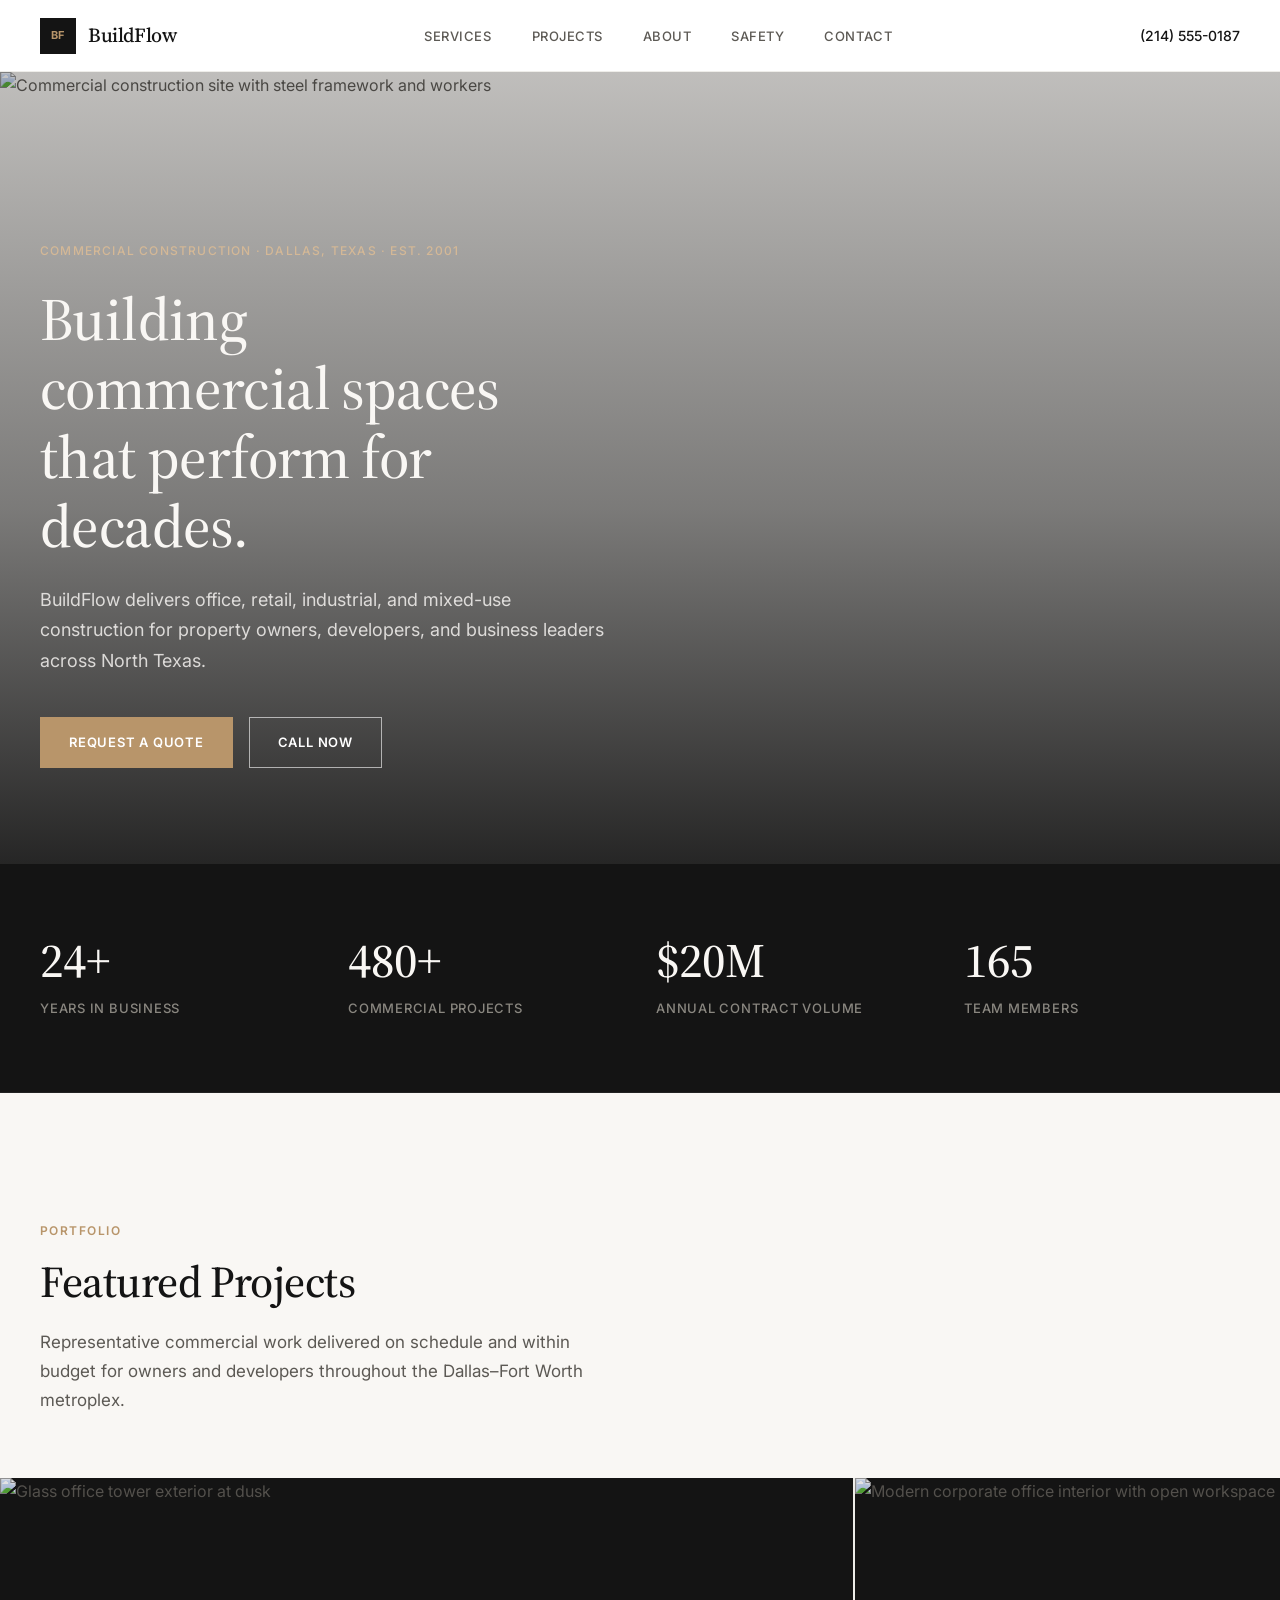
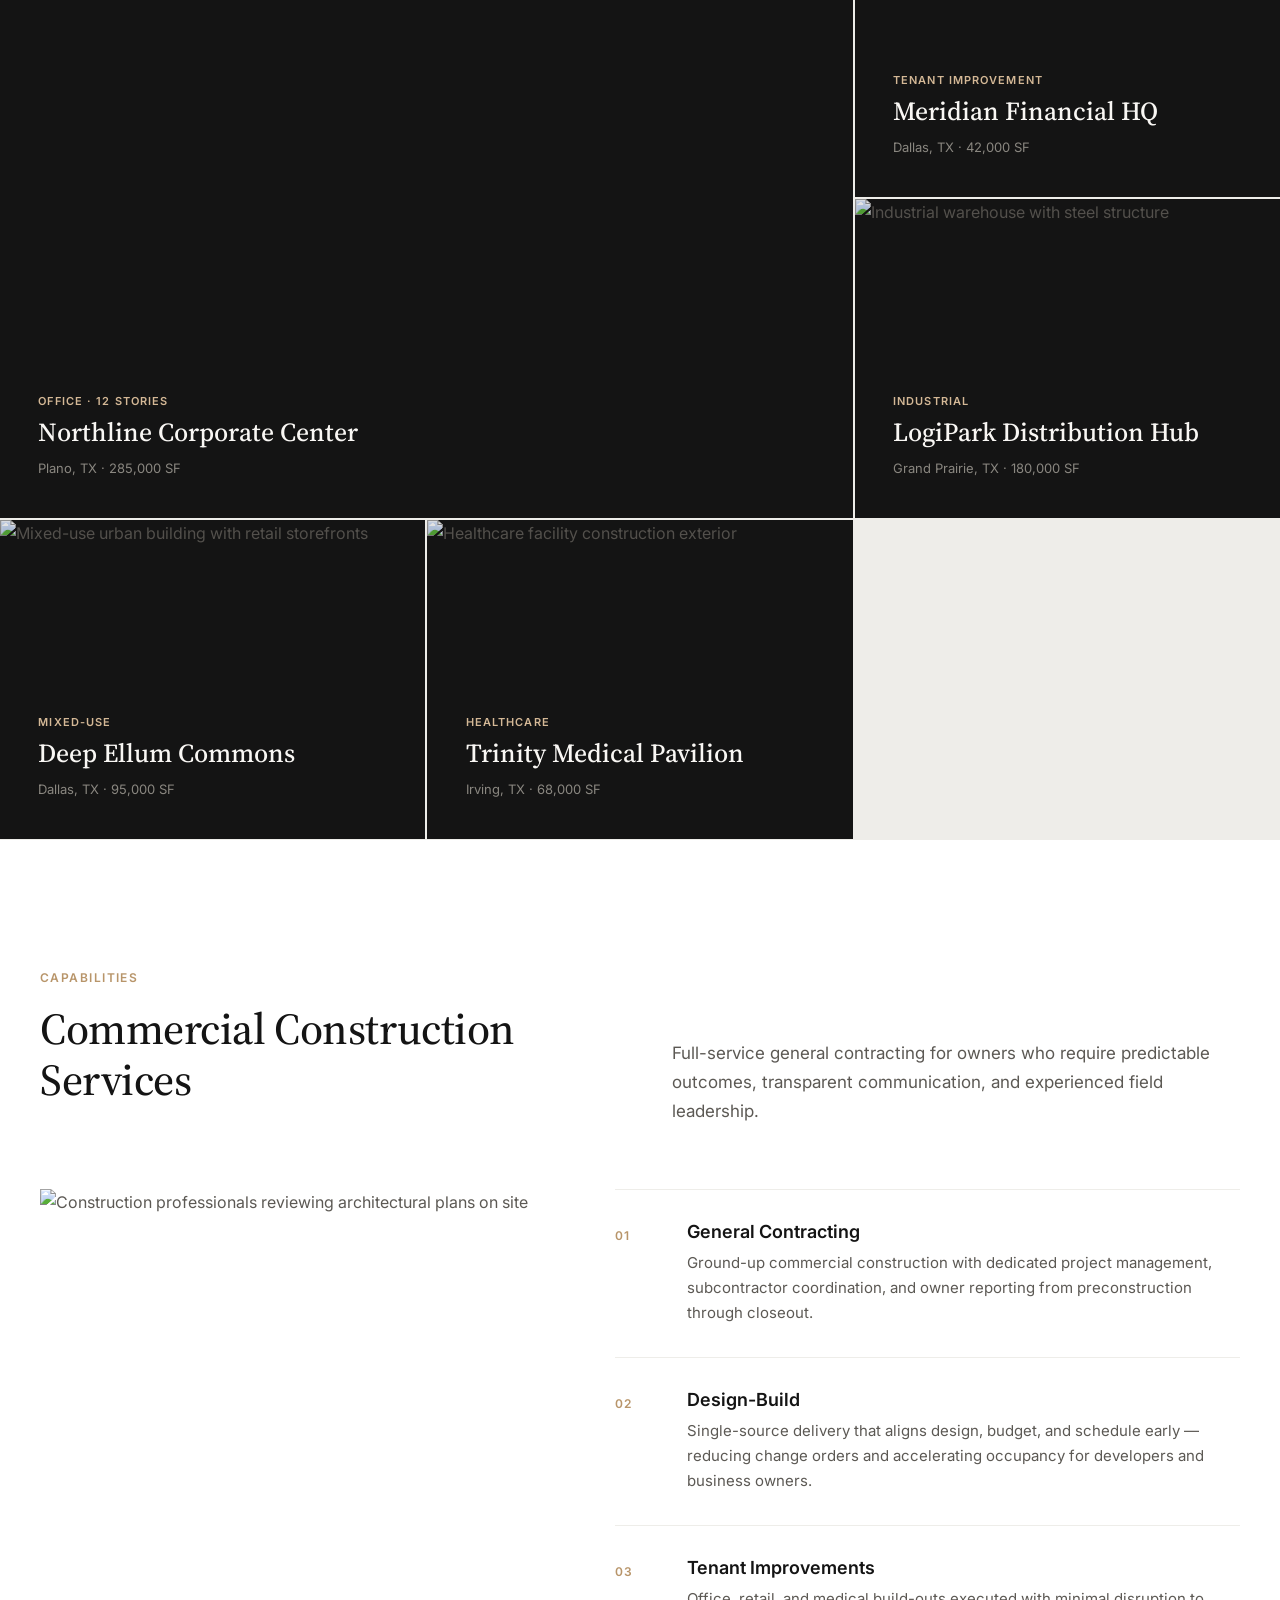
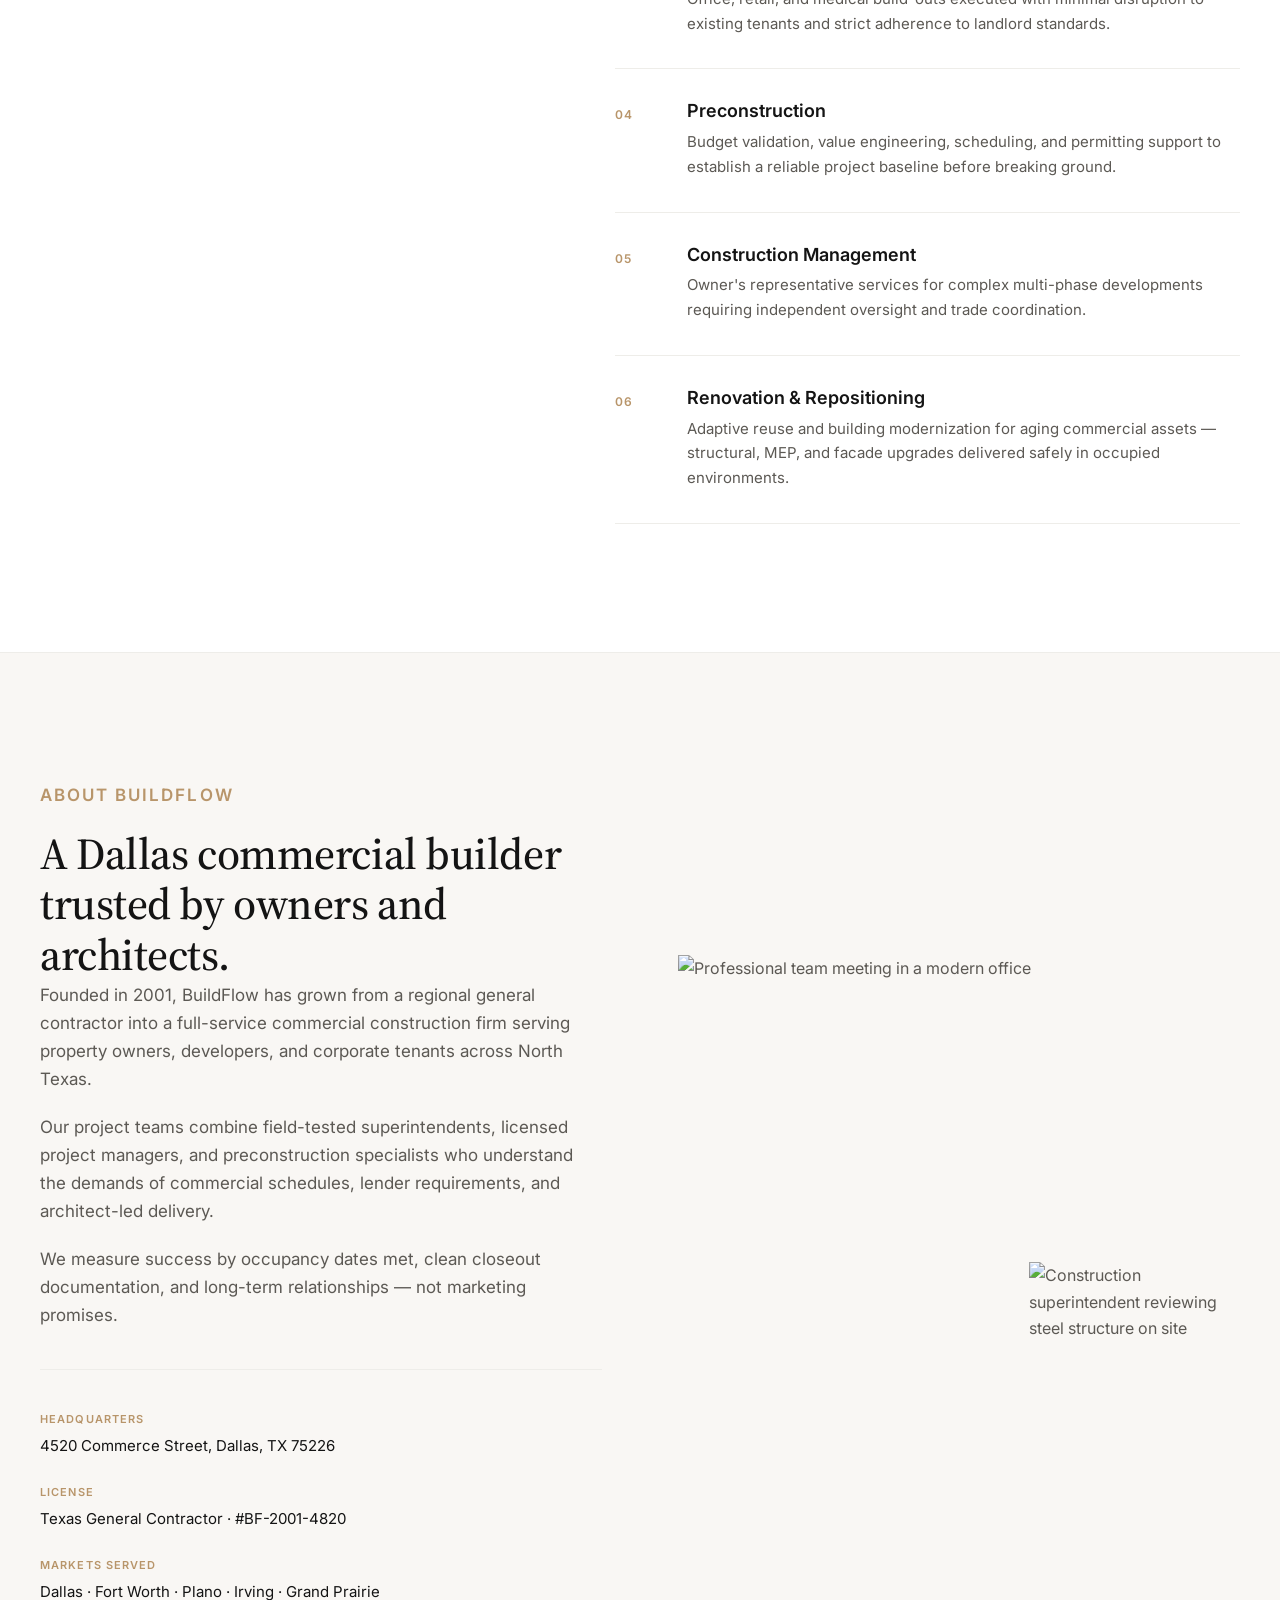
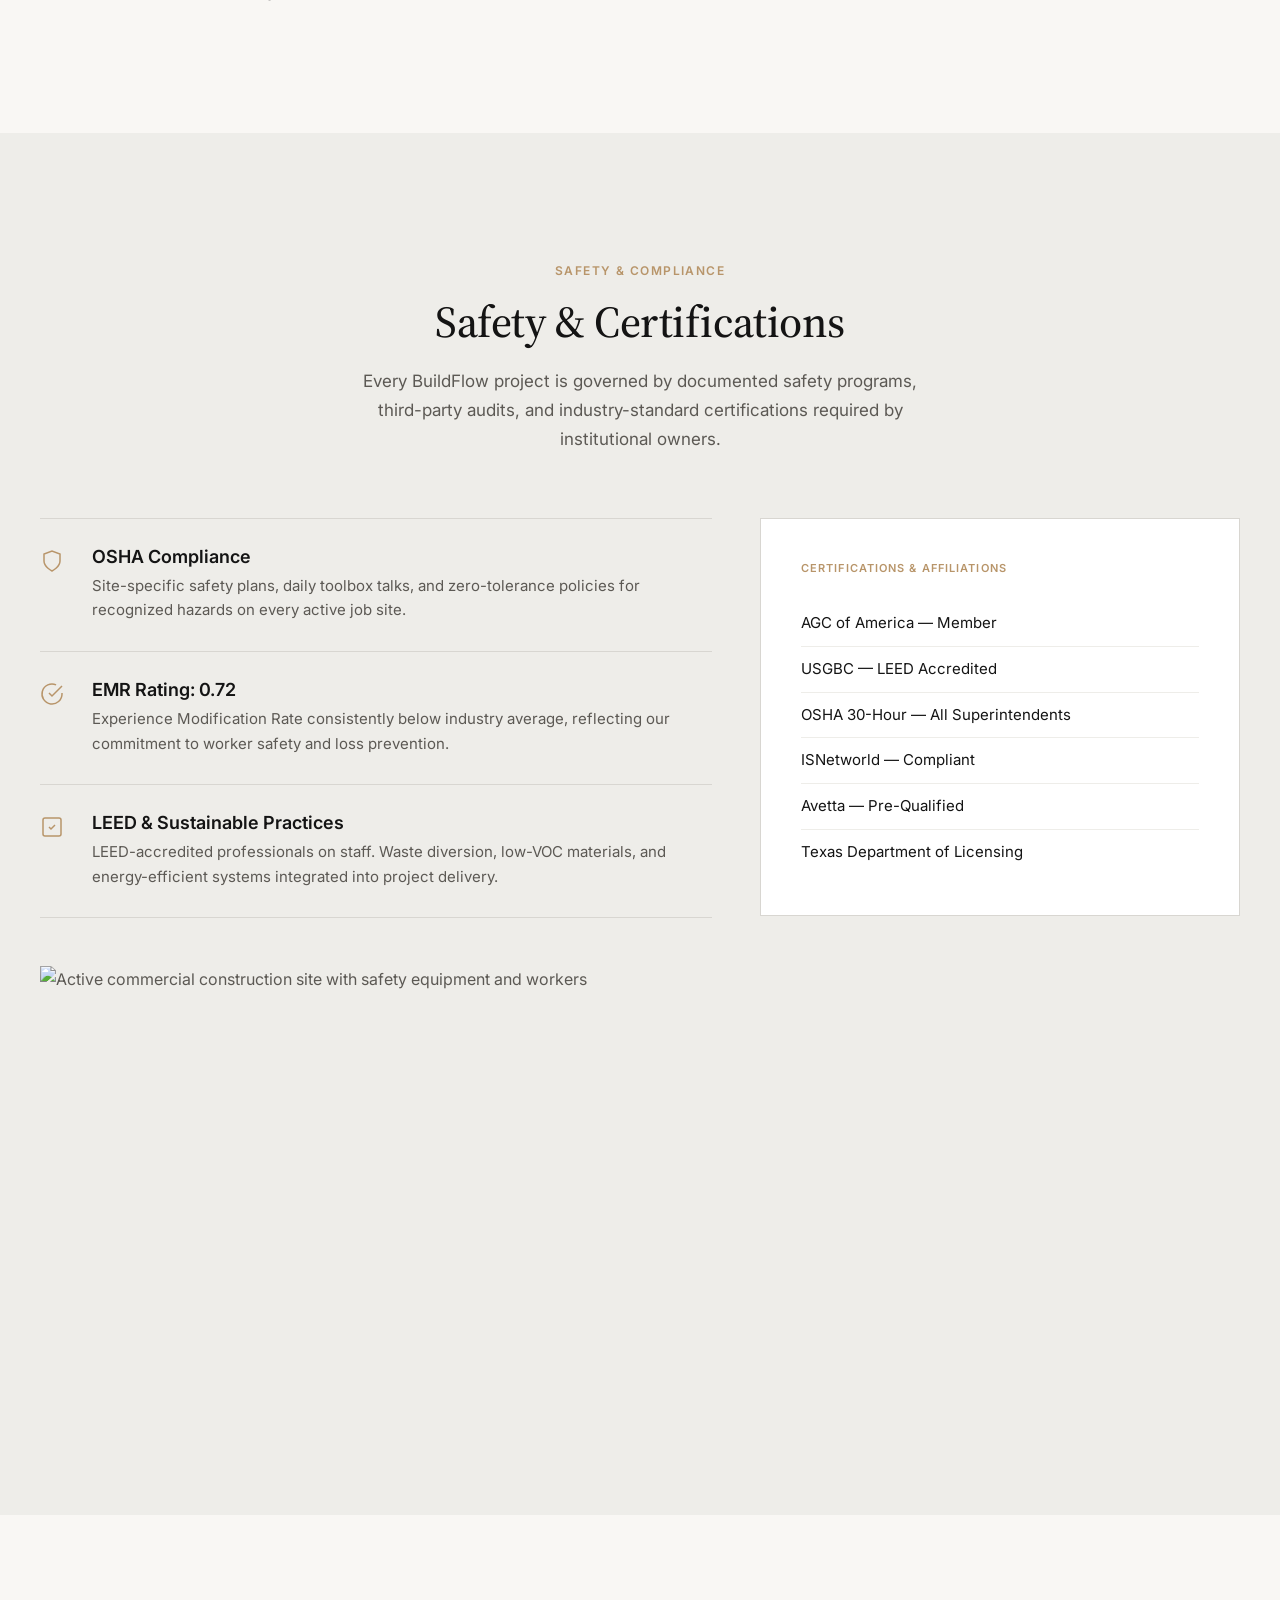
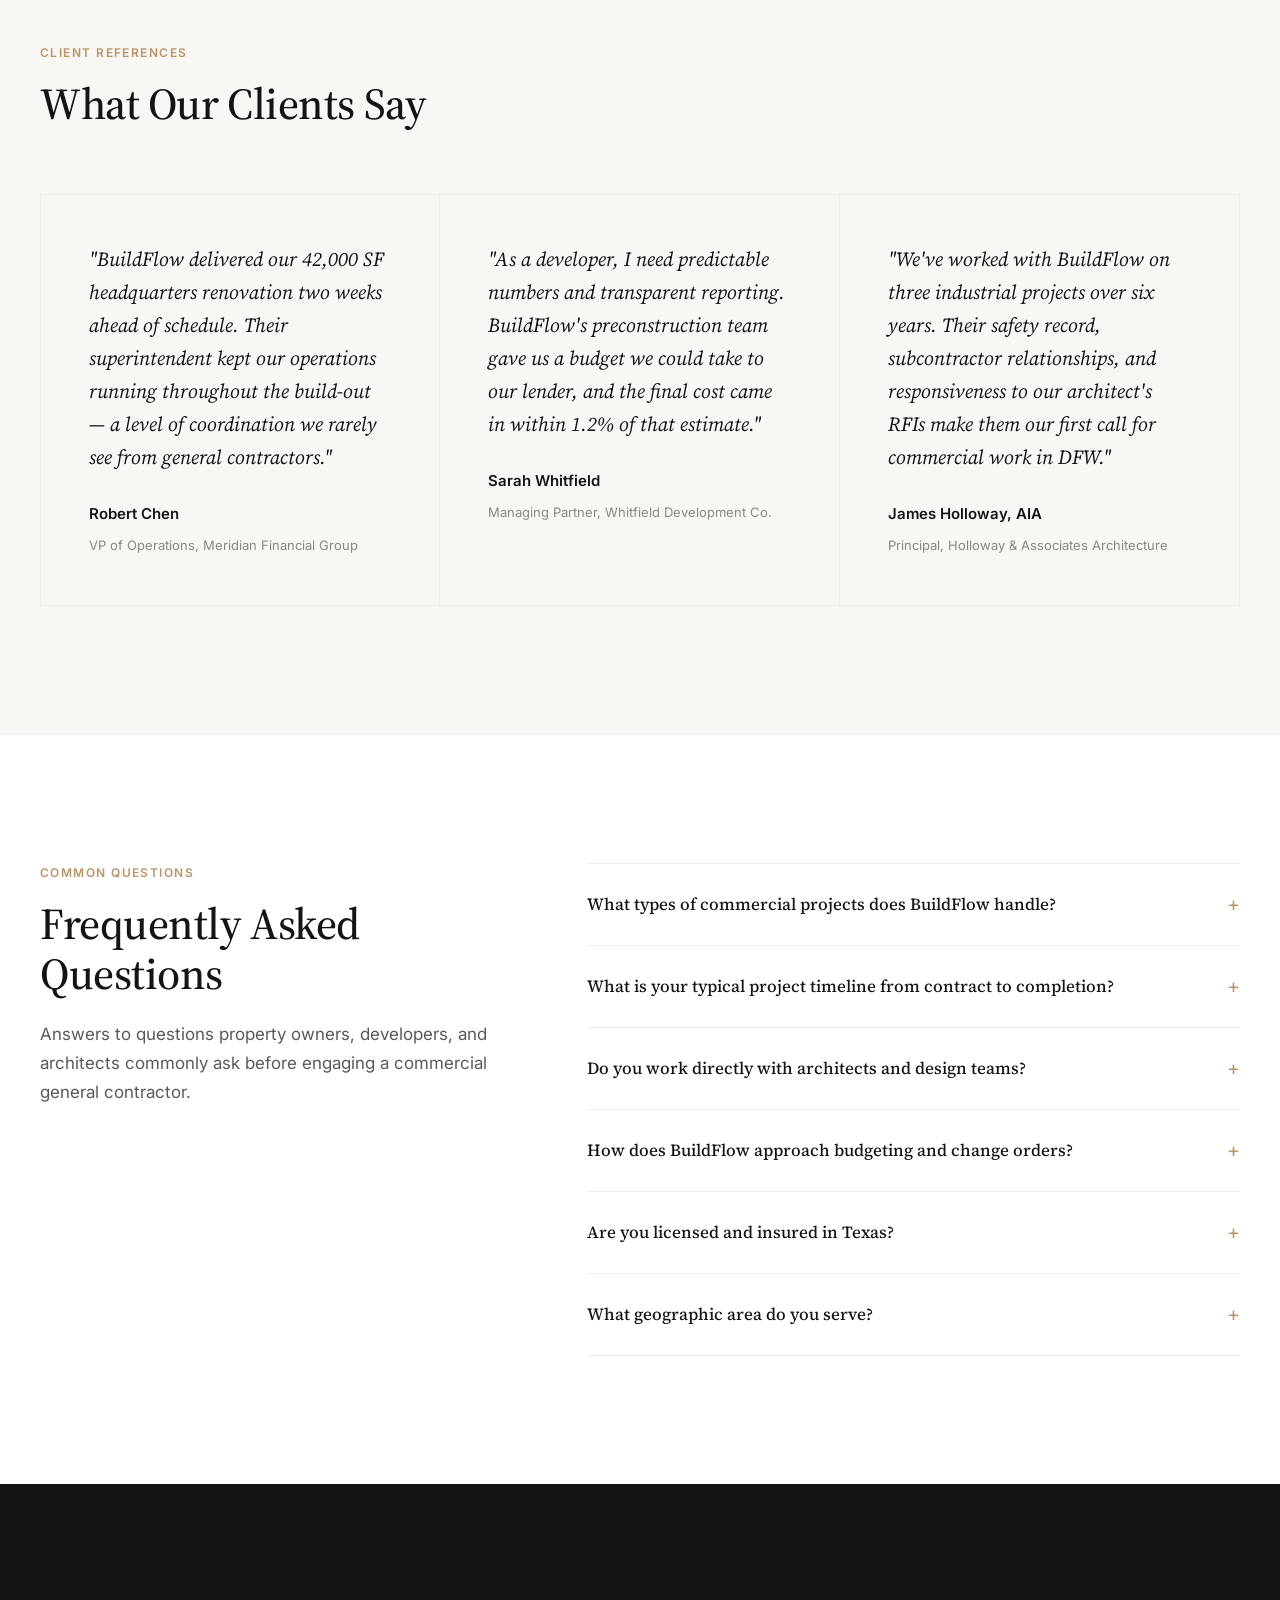
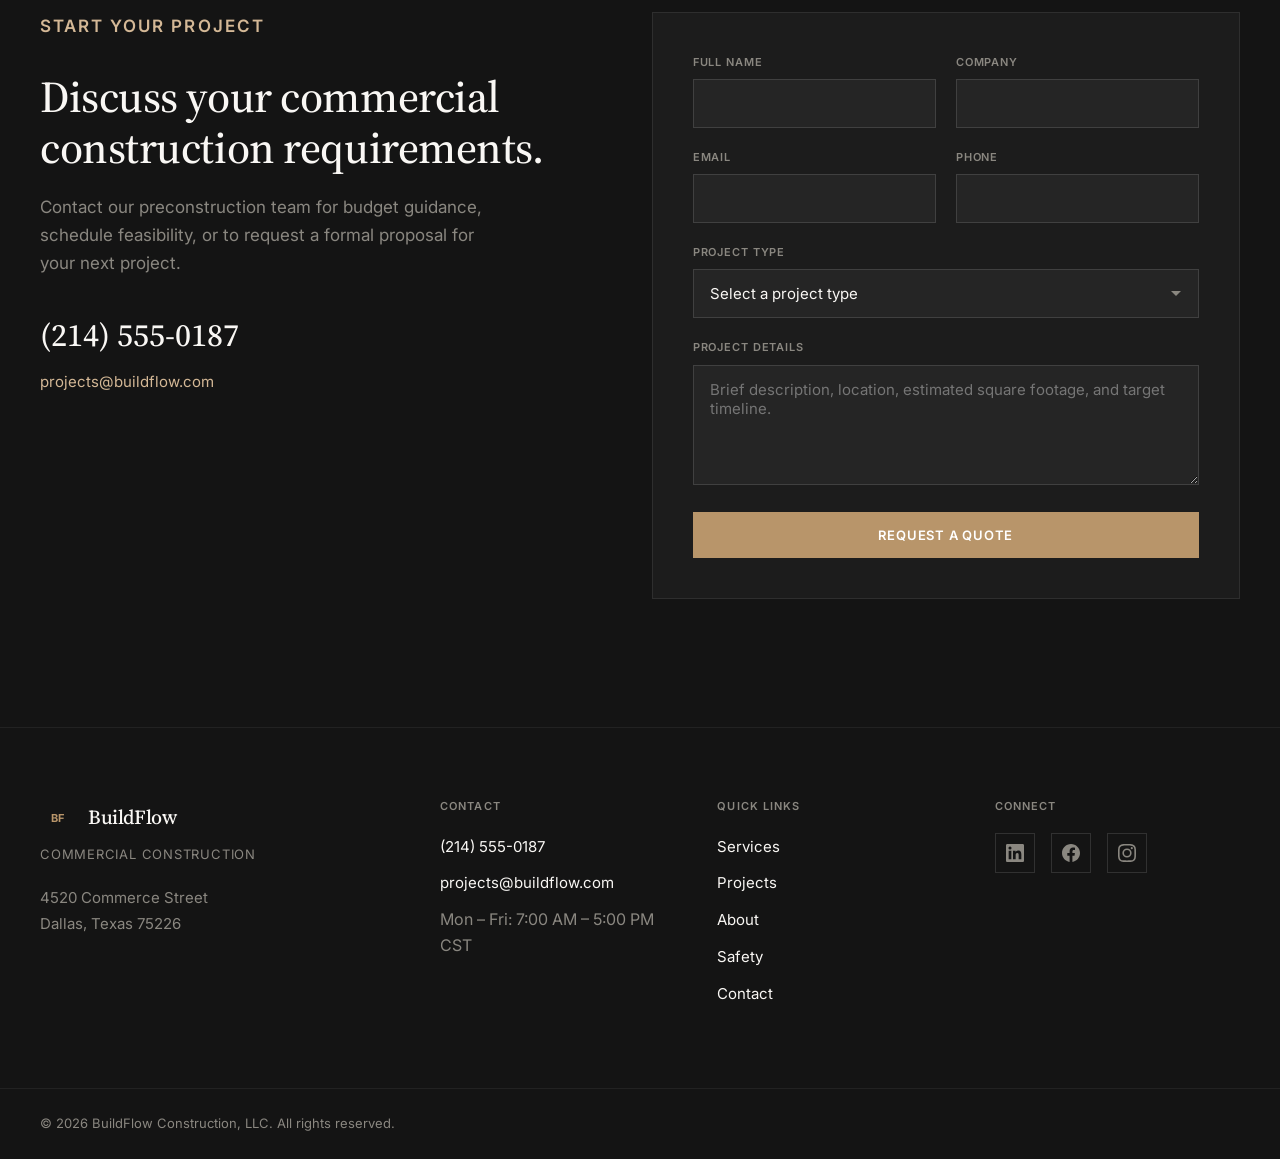
==== index.html @ accc8c51 "v1" ====
<!DOCTYPE html>
<html lang="en">
<head>
  <meta charset="UTF-8">
  <meta name="viewport" content="width=device-width, initial-scale=1.0">
  <meta name="description" content="BuildFlow — Commercial construction services in Dallas, Texas. General contracting, design-build, and tenant improvements for property owners and developers.">
  <title>BuildFlow | Commercial Construction — Dallas, Texas</title>
  <link rel="preconnect" href="https://fonts.googleapis.com">
  <link rel="preconnect" href="https://fonts.gstatic.com" crossorigin>
  <link href="https://fonts.googleapis.com/css2?family=Inter:wght@400;500;600&family=Source+Serif+4:opsz,wght@8..60,400;8..60,500;8..60,600&display=swap" rel="stylesheet">
  <link rel="stylesheet" href="css/styles.css">
</head>
<body>

  <!-- Header -->
  <header class="site-header" id="top">
    <div class="container header-inner">
      <a href="#top" class="logo" aria-label="BuildFlow home">
        <span class="logo-mark">BF</span>
        <span class="logo-text">BuildFlow</span>
      </a>
      <nav class="main-nav" aria-label="Primary navigation">
        <ul class="nav-list">
          <li><a href="#services">Services</a></li>
          <li><a href="#projects">Projects</a></li>
          <li><a href="#about">About</a></li>
          <li><a href="#safety">Safety</a></li>
          <li><a href="#contact">Contact</a></li>
        </ul>
      </nav>
      <a href="tel:+12145550187" class="header-phone">(214) 555-0187</a>
      <button class="menu-toggle" aria-label="Open menu" aria-expanded="false" aria-controls="mobile-menu">
        <span></span>
        <span></span>
      </button>
    </div>
    <div class="mobile-menu" id="mobile-menu" hidden>
      <nav aria-label="Mobile navigation">
        <ul>
          <li><a href="#services">Services</a></li>
          <li><a href="#projects">Projects</a></li>
          <li><a href="#about">About</a></li>
          <li><a href="#safety">Safety</a></li>
          <li><a href="#contact">Contact</a></li>
        </ul>
        <a href="tel:+12145550187" class="mobile-phone">(214) 555-0187</a>
      </nav>
    </div>
  </header>

  <main>

    <!-- Hero -->
    <section class="hero" aria-label="Introduction">
      <div class="hero-media">
        <img
          src="https://images.unsplash.com/photo-1504307651254-35680f356dfd?w=1920&q=80"
          alt="Commercial construction site with steel framework and workers"
          width="1920"
          height="1080"
          fetchpriority="high"
        >
      </div>
      <div class="hero-overlay"></div>
      <div class="container hero-content">
        <p class="hero-eyebrow">Commercial Construction · Dallas, Texas · Est. 2001</p>
        <h1>Building commercial spaces that perform for decades.</h1>
        <p class="hero-lead">BuildFlow delivers office, retail, industrial, and mixed-use construction for property owners, developers, and business leaders across North Texas.</p>
        <div class="hero-actions">
          <a href="#contact" class="btn btn-primary">Request a Quote</a>
          <a href="tel:+12145550187" class="btn btn-secondary">Call Now</a>
        </div>
      </div>
    </section>

    <!-- Company Statistics -->
    <section class="stats" aria-label="Company statistics">
      <div class="container">
        <ul class="stats-grid">
          <li>
            <span class="stat-value">24+</span>
            <span class="stat-label">Years in Business</span>
          </li>
          <li>
            <span class="stat-value">480+</span>
            <span class="stat-label">Commercial Projects</span>
          </li>
          <li>
            <span class="stat-value">$20M</span>
            <span class="stat-label">Annual Contract Volume</span>
          </li>
          <li>
            <span class="stat-value">165</span>
            <span class="stat-label">Team Members</span>
          </li>
        </ul>
      </div>
    </section>

    <!-- Featured Projects -->
    <section class="section projects" id="projects" aria-labelledby="projects-heading">
      <div class="container">
        <header class="section-header">
          <p class="section-eyebrow">Portfolio</p>
          <h2 id="projects-heading">Featured Projects</h2>
          <p class="section-desc">Representative commercial work delivered on schedule and within budget for owners and developers throughout the Dallas–Fort Worth metroplex.</p>
        </header>
      </div>
      <div class="projects-grid">
        <article class="project-card project-card--large">
          <a href="#contact" class="project-link">
            <img
              src="https://images.unsplash.com/photo-1486406146926-c627a92ad1ab?w=1200&q=80"
              alt="Glass office tower exterior at dusk"
              width="1200"
              height="800"
              loading="lazy"
            >
            <div class="project-info">
              <span class="project-type">Office · 12 Stories</span>
              <h3>Northline Corporate Center</h3>
              <span class="project-location">Plano, TX · 285,000 SF</span>
            </div>
          </a>
        </article>
        <article class="project-card">
          <a href="#contact" class="project-link">
            <img
              src="https://images.unsplash.com/photo-1497366216548-37526070297c?w=800&q=80"
              alt="Modern corporate office interior with open workspace"
              width="800"
              height="600"
              loading="lazy"
            >
            <div class="project-info">
              <span class="project-type">Tenant Improvement</span>
              <h3>Meridian Financial HQ</h3>
              <span class="project-location">Dallas, TX · 42,000 SF</span>
            </div>
          </a>
        </article>
        <article class="project-card">
          <a href="#contact" class="project-link">
            <img
              src="https://images.unsplash.com/photo-1581094794329-c8112a89af12?w=800&q=80"
              alt="Industrial warehouse with steel structure"
              width="800"
              height="600"
              loading="lazy"
            >
            <div class="project-info">
              <span class="project-type">Industrial</span>
              <h3>LogiPark Distribution Hub</h3>
              <span class="project-location">Grand Prairie, TX · 180,000 SF</span>
            </div>
          </a>
        </article>
        <article class="project-card">
          <a href="#contact" class="project-link">
            <img
              src="https://images.unsplash.com/photo-1449824913935-59a10b8d2000?w=800&q=80"
              alt="Mixed-use urban building with retail storefronts"
              width="800"
              height="600"
              loading="lazy"
            >
            <div class="project-info">
              <span class="project-type">Mixed-Use</span>
              <h3>Deep Ellum Commons</h3>
              <span class="project-location">Dallas, TX · 95,000 SF</span>
            </div>
          </a>
        </article>
        <article class="project-card">
          <a href="#contact" class="project-link">
            <img
              src="https://images.unsplash.com/photo-1545324418-cc1a3fa10c00?w=800&q=80"
              alt="Healthcare facility construction exterior"
              width="800"
              height="600"
              loading="lazy"
            >
            <div class="project-info">
              <span class="project-type">Healthcare</span>
              <h3>Trinity Medical Pavilion</h3>
              <span class="project-location">Irving, TX · 68,000 SF</span>
            </div>
          </a>
        </article>
      </div>
    </section>

    <!-- Services -->
    <section class="section services" id="services" aria-labelledby="services-heading">
      <div class="container">
        <header class="section-header section-header--split">
          <div>
            <p class="section-eyebrow">Capabilities</p>
            <h2 id="services-heading">Commercial Construction Services</h2>
          </div>
          <p class="section-desc">Full-service general contracting for owners who require predictable outcomes, transparent communication, and experienced field leadership.</p>
        </header>
        <div class="services-layout">
          <div class="services-image">
            <img
              src="https://images.unsplash.com/photo-1503387762-592deb58ef4e?w=900&q=80"
              alt="Construction professionals reviewing architectural plans on site"
              width="900"
              height="1100"
              loading="lazy"
            >
          </div>
          <ul class="services-list">
            <li class="service-item">
              <span class="service-num">01</span>
              <div>
                <h3>General Contracting</h3>
                <p>Ground-up commercial construction with dedicated project management, subcontractor coordination, and owner reporting from preconstruction through closeout.</p>
              </div>
            </li>
            <li class="service-item">
              <span class="service-num">02</span>
              <div>
                <h3>Design-Build</h3>
                <p>Single-source delivery that aligns design, budget, and schedule early — reducing change orders and accelerating occupancy for developers and business owners.</p>
              </div>
            </li>
            <li class="service-item">
              <span class="service-num">03</span>
              <div>
                <h3>Tenant Improvements</h3>
                <p>Office, retail, and medical build-outs executed with minimal disruption to existing tenants and strict adherence to landlord standards.</p>
              </div>
            </li>
            <li class="service-item">
              <span class="service-num">04</span>
              <div>
                <h3>Preconstruction</h3>
                <p>Budget validation, value engineering, scheduling, and permitting support to establish a reliable project baseline before breaking ground.</p>
              </div>
            </li>
            <li class="service-item">
              <span class="service-num">05</span>
              <div>
                <h3>Construction Management</h3>
                <p>Owner's representative services for complex multi-phase developments requiring independent oversight and trade coordination.</p>
              </div>
            </li>
            <li class="service-item">
              <span class="service-num">06</span>
              <div>
                <h3>Renovation &amp; Repositioning</h3>
                <p>Adaptive reuse and building modernization for aging commercial assets — structural, MEP, and facade upgrades delivered safely in occupied environments.</p>
              </div>
            </li>
          </ul>
        </div>
      </div>
    </section>

    <!-- About -->
    <section class="section about" id="about" aria-labelledby="about-heading">
      <div class="container about-grid">
        <div class="about-content">
          <p class="section-eyebrow">About BuildFlow</p>
          <h2 id="about-heading">A Dallas commercial builder trusted by owners and architects.</h2>
          <p>Founded in 2001, BuildFlow has grown from a regional general contractor into a full-service commercial construction firm serving property owners, developers, and corporate tenants across North Texas.</p>
          <p>Our project teams combine field-tested superintendents, licensed project managers, and preconstruction specialists who understand the demands of commercial schedules, lender requirements, and architect-led delivery.</p>
          <p>We measure success by occupancy dates met, clean closeout documentation, and long-term relationships — not marketing promises.</p>
          <dl class="about-facts">
            <div>
              <dt>Headquarters</dt>
              <dd>4520 Commerce Street, Dallas, TX 75226</dd>
            </div>
            <div>
              <dt>License</dt>
              <dd>Texas General Contractor · #BF-2001-4820</dd>
            </div>
            <div>
              <dt>Markets Served</dt>
              <dd>Dallas · Fort Worth · Plano · Irving · Grand Prairie</dd>
            </div>
          </dl>
        </div>
        <div class="about-images">
          <img
            src="https://images.unsplash.com/photo-1521737711867-e3b97375f902?w=700&q=80"
            alt="Professional team meeting in a modern office"
            width="700"
            height="500"
            loading="lazy"
            class="about-img-main"
          >
          <img
            src="https://images.unsplash.com/photo-1590859808308-8775f8a3a32c?w=500&q=80"
            alt="Construction superintendent reviewing steel structure on site"
            width="500"
            height="400"
            loading="lazy"
            class="about-img-secondary"
          >
        </div>
      </div>
    </section>

    <!-- Safety & Certifications -->
    <section class="section safety" id="safety" aria-labelledby="safety-heading">
      <div class="container">
        <header class="section-header section-header--center">
          <p class="section-eyebrow">Safety &amp; Compliance</p>
          <h2 id="safety-heading">Safety &amp; Certifications</h2>
          <p class="section-desc">Every BuildFlow project is governed by documented safety programs, third-party audits, and industry-standard certifications required by institutional owners.</p>
        </header>
        <div class="safety-grid">
          <div class="safety-content">
            <ul class="safety-points">
              <li>
                <svg class="icon" viewBox="0 0 24 24" fill="none" stroke="currentColor" stroke-width="1.5" aria-hidden="true"><path d="M12 22s8-4 8-10V5l-8-3-8 3v7c0 6 8 10 8 10z"/></svg>
                <div>
                  <h3>OSHA Compliance</h3>
                  <p>Site-specific safety plans, daily toolbox talks, and zero-tolerance policies for recognized hazards on every active job site.</p>
                </div>
              </li>
              <li>
                <svg class="icon" viewBox="0 0 24 24" fill="none" stroke="currentColor" stroke-width="1.5" aria-hidden="true"><path d="M22 11.08V12a10 10 0 1 1-5.93-9.14"/><polyline points="22 4 12 14.01 9 11.01"/></svg>
                <div>
                  <h3>EMR Rating: 0.72</h3>
                  <p>Experience Modification Rate consistently below industry average, reflecting our commitment to worker safety and loss prevention.</p>
                </div>
              </li>
              <li>
                <svg class="icon" viewBox="0 0 24 24" fill="none" stroke="currentColor" stroke-width="1.5" aria-hidden="true"><rect x="3" y="3" width="18" height="18" rx="2"/><path d="M9 12l2 2 4-4"/></svg>
                <div>
                  <h3>LEED &amp; Sustainable Practices</h3>
                  <p>LEED-accredited professionals on staff. Waste diversion, low-VOC materials, and energy-efficient systems integrated into project delivery.</p>
                </div>
              </li>
            </ul>
          </div>
          <div class="certifications">
            <p class="cert-label">Certifications &amp; Affiliations</p>
            <ul class="cert-list">
              <li>AGC of America — Member</li>
              <li>USGBC — LEED Accredited</li>
              <li>OSHA 30-Hour — All Superintendents</li>
              <li>ISNetworld — Compliant</li>
              <li>Avetta — Pre-Qualified</li>
              <li>Texas Department of Licensing</li>
            </ul>
          </div>
        </div>
        <div class="safety-banner">
          <img
            src="https://images.unsplash.com/photo-1541888946425-d81bb19240f5?w=1400&q=80"
            alt="Active commercial construction site with safety equipment and workers"
            width="1400"
            height="500"
            loading="lazy"
          >
        </div>
      </div>
    </section>

    <!-- Testimonials -->
    <section class="section testimonials" aria-labelledby="testimonials-heading">
      <div class="container">
        <header class="section-header">
          <p class="section-eyebrow">Client References</p>
          <h2 id="testimonials-heading">What Our Clients Say</h2>
        </header>
        <div class="testimonials-grid">
          <blockquote class="testimonial">
            <p>"BuildFlow delivered our 42,000 SF headquarters renovation two weeks ahead of schedule. Their superintendent kept our operations running throughout the build-out — a level of coordination we rarely see from general contractors."</p>
            <footer>
              <cite>Robert Chen</cite>
              <span>VP of Operations, Meridian Financial Group</span>
            </footer>
          </blockquote>
          <blockquote class="testimonial">
            <p>"As a developer, I need predictable numbers and transparent reporting. BuildFlow's preconstruction team gave us a budget we could take to our lender, and the final cost came in within 1.2% of that estimate."</p>
            <footer>
              <cite>Sarah Whitfield</cite>
              <span>Managing Partner, Whitfield Development Co.</span>
            </footer>
          </blockquote>
          <blockquote class="testimonial">
            <p>"We've worked with BuildFlow on three industrial projects over six years. Their safety record, subcontractor relationships, and responsiveness to our architect's RFIs make them our first call for commercial work in DFW."</p>
            <footer>
              <cite>James Holloway, AIA</cite>
              <span>Principal, Holloway &amp; Associates Architecture</span>
            </footer>
          </blockquote>
        </div>
      </div>
    </section>

    <!-- FAQ -->
    <section class="section faq" aria-labelledby="faq-heading">
      <div class="container faq-layout">
        <header class="section-header">
          <p class="section-eyebrow">Common Questions</p>
          <h2 id="faq-heading">Frequently Asked Questions</h2>
          <p class="section-desc">Answers to questions property owners, developers, and architects commonly ask before engaging a commercial general contractor.</p>
        </header>
        <div class="faq-list" role="list">
          <details class="faq-item">
            <summary>What types of commercial projects does BuildFlow handle?</summary>
            <p>We specialize in office buildings, tenant improvements, industrial and warehouse facilities, retail, healthcare, and mixed-use developments. Project sizes typically range from 5,000 to 300,000 square feet across North Texas.</p>
          </details>
          <details class="faq-item">
            <summary>What is your typical project timeline from contract to completion?</summary>
            <p>Timelines vary by scope and permitting requirements. Tenant improvements generally run 12–20 weeks; ground-up commercial projects range from 10 to 24 months. We provide a detailed master schedule during preconstruction before contract execution.</p>
          </details>
          <details class="faq-item">
            <summary>Do you work directly with architects and design teams?</summary>
            <p>Yes. We regularly partner with architecture firms on design-bid-build and design-build delivery. Our project managers are experienced in coordinating RFIs, submittals, and field conditions with design professionals throughout construction.</p>
          </details>
          <details class="faq-item">
            <summary>How does BuildFlow approach budgeting and change orders?</summary>
            <p>We establish a detailed baseline budget during preconstruction with line-item transparency. Change orders are documented with cost and schedule impact before work proceeds. Our average change order rate on completed projects is below 3% of contract value.</p>
          </details>
          <details class="faq-item">
            <summary>Are you licensed and insured in Texas?</summary>
            <p>BuildFlow holds an active Texas general contractor license and maintains general liability, workers' compensation, and builder's risk coverage on all projects. Certificates of insurance are provided upon request during the prequalification process.</p>
          </details>
          <details class="faq-item">
            <summary>What geographic area do you serve?</summary>
            <p>Our primary service area is the Dallas–Fort Worth metroplex, including Dallas, Tarrant, Collin, and Denton counties. We evaluate select projects in surrounding Texas markets on a case-by-case basis.</p>
          </details>
        </div>
      </div>
    </section>

    <!-- Final CTA -->
    <section class="section cta" id="contact" aria-labelledby="cta-heading">
      <div class="container cta-grid">
        <div class="cta-content">
          <p class="section-eyebrow section-eyebrow--light">Start Your Project</p>
          <h2 id="cta-heading">Discuss your commercial construction requirements.</h2>
          <p>Contact our preconstruction team for budget guidance, schedule feasibility, or to request a formal proposal for your next project.</p>
          <div class="cta-contact">
            <a href="tel:+12145550187" class="cta-phone">(214) 555-0187</a>
            <a href="mailto:projects@buildflow.com" class="cta-email">projects@buildflow.com</a>
          </div>
        </div>
        <form class="contact-form" action="#" method="post">
          <div class="form-row">
            <div class="form-group">
              <label for="name">Full Name</label>
              <input type="text" id="name" name="name" required autocomplete="name">
            </div>
            <div class="form-group">
              <label for="company">Company</label>
              <input type="text" id="company" name="company" required autocomplete="organization">
            </div>
          </div>
          <div class="form-row">
            <div class="form-group">
              <label for="email">Email</label>
              <input type="email" id="email" name="email" required autocomplete="email">
            </div>
            <div class="form-group">
              <label for="phone">Phone</label>
              <input type="tel" id="phone" name="phone" required autocomplete="tel">
            </div>
          </div>
          <div class="form-group">
            <label for="project-type">Project Type</label>
            <select id="project-type" name="project-type" required>
              <option value="">Select a project type</option>
              <option value="general">General Contracting</option>
              <option value="design-build">Design-Build</option>
              <option value="ti">Tenant Improvement</option>
              <option value="industrial">Industrial / Warehouse</option>
              <option value="renovation">Renovation</option>
              <option value="other">Other</option>
            </select>
          </div>
          <div class="form-group">
            <label for="message">Project Details</label>
            <textarea id="message" name="message" rows="4" required placeholder="Brief description, location, estimated square footage, and target timeline."></textarea>
          </div>
          <button type="submit" class="btn btn-primary btn-full">Request a Quote</button>
        </form>
      </div>
    </section>

  </main>

  <!-- Footer -->
  <footer class="site-footer">
    <div class="container footer-grid">
      <div class="footer-brand">
        <a href="#top" class="logo logo--footer">
          <span class="logo-mark">BF</span>
          <span class="logo-text">BuildFlow</span>
        </a>
        <p class="footer-tagline">Commercial Construction</p>
        <address class="footer-address">
          4520 Commerce Street<br>
          Dallas, Texas 75226
        </address>
      </div>
      <div class="footer-contact">
        <h3>Contact</h3>
        <ul>
          <li><a href="tel:+12145550187">(214) 555-0187</a></li>
          <li><a href="mailto:projects@buildflow.com">projects@buildflow.com</a></li>
          <li>Mon – Fri: 7:00 AM – 5:00 PM CST</li>
        </ul>
      </div>
      <div class="footer-links">
        <h3>Quick Links</h3>
        <ul>
          <li><a href="#services">Services</a></li>
          <li><a href="#projects">Projects</a></li>
          <li><a href="#about">About</a></li>
          <li><a href="#safety">Safety</a></li>
          <li><a href="#contact">Contact</a></li>
        </ul>
      </div>
      <div class="footer-social">
        <h3>Connect</h3>
        <ul class="social-icons">
          <li>
            <a href="#" aria-label="LinkedIn">
              <svg viewBox="0 0 24 24" fill="currentColor" aria-hidden="true"><path d="M20.447 20.452h-3.554v-5.569c0-1.328-.027-3.037-1.852-3.037-1.853 0-2.136 1.445-2.136 2.939v5.667H9.351V9h3.414v1.561h.046c.477-.9 1.637-1.85 3.37-1.85 3.601 0 4.267 2.37 4.267 5.455v6.286zM5.337 7.433a2.062 2.062 0 01-2.063-2.065 2.064 2.064 0 112.063 2.065zm1.782 13.019H3.555V9h3.564v11.452zM22.225 0H1.771C.792 0 0 .774 0 1.729v20.542C0 23.227.792 24 1.771 24h20.451C23.2 24 24 23.227 24 22.271V1.729C24 .774 23.2 0 22.222 0h.003z"/></svg>
            </a>
          </li>
          <li>
            <a href="#" aria-label="Facebook">
              <svg viewBox="0 0 24 24" fill="currentColor" aria-hidden="true"><path d="M24 12.073c0-6.627-5.373-12-12-12s-12 5.373-12 12c0 5.99 4.388 10.954 10.125 11.854v-8.385H7.078v-3.47h3.047V9.43c0-3.007 1.792-4.669 4.533-4.669 1.312 0 2.686.235 2.686.235v2.953H15.83c-1.491 0-1.956.925-1.956 1.874v2.25h3.328l-.532 3.47h-2.796v8.385C19.612 23.027 24 18.062 24 12.073z"/></svg>
            </a>
          </li>
          <li>
            <a href="#" aria-label="Instagram">
              <svg viewBox="0 0 24 24" fill="currentColor" aria-hidden="true"><path d="M12 2.163c3.204 0 3.584.012 4.85.07 3.252.148 4.771 1.691 4.919 4.919.058 1.265.069 1.645.069 4.849 0 3.205-.012 3.584-.069 4.849-.149 3.225-1.664 4.771-4.919 4.919-1.266.058-1.644.07-4.85.07-3.204 0-3.584-.012-4.849-.07-3.226-.149-4.771-1.699-4.919-4.92-.058-1.265-.07-1.644-.07-4.849 0-3.204.013-3.583.07-4.849.149-3.227 1.664-4.771 4.919-4.919 1.266-.057 1.645-.069 4.849-.069zm0-2.163C8.741 0 8.333.014 7.053.072 2.695.272.273 2.69.073 7.052.014 8.333 0 8.741 0 12c0 3.259.014 3.668.072 4.948.2 4.358 2.618 6.78 6.98 6.98C8.333 23.986 8.741 24 12 24c3.259 0 3.668-.014 4.948-.072 4.354-.2 6.782-2.618 6.979-6.98.059-1.28.073-1.689.073-4.948 0-3.259-.014-3.667-.072-4.947-.196-4.354-2.617-6.78-6.979-6.98C15.668.014 15.259 0 12 0zm0 5.838a6.162 6.162 0 100 12.324 6.162 6.162 0 000-12.324zM12 16a4 4 0 110-8 4 4 0 010 8zm6.406-11.845a1.44 1.44 0 100 2.881 1.44 1.44 0 000-2.881z"/></svg>
            </a>
          </li>
        </ul>
      </div>
    </div>
    <div class="footer-bottom">
      <div class="container">
        <p>&copy; 2026 BuildFlow Construction, LLC. All rights reserved.</p>
      </div>
    </div>
  </footer>

  <script src="js/main.js"></script>
</body>
</html>
---- css/styles.css ----
/* ==========================================================================
   BuildFlow — Corporate Construction Website
   Design: Near black · Warm white · Soft gray · Construction gold
   ========================================================================== */

:root {
  --color-black: #141414;
  --color-black-soft: #1c1c1c;
  --color-white: #f9f7f4;
  --color-white-pure: #ffffff;
  --color-gray-100: #eeede9;
  --color-gray-200: #d8d6d1;
  --color-gray-400: #8a8780;
  --color-gray-600: #5c5954;
  --color-gold: #b8956a;
  --color-gold-dark: #9a7a52;
  --color-gold-light: #d4b896;

  --font-serif: "Source Serif 4", Georgia, "Times New Roman", serif;
  --font-sans: "Inter", -apple-system, BlinkMacSystemFont, "Segoe UI", sans-serif;

  --container-max: 1280px;
  --container-wide: 1440px;
  --header-height: 72px;
  --section-space: clamp(5rem, 10vw, 8rem);
  --transition: 200ms ease;
}

/* Reset & Base
   ========================================================================== */

*,
*::before,
*::after {
  box-sizing: border-box;
  margin: 0;
  padding: 0;
}

html {
  scroll-behavior: smooth;
  scroll-padding-top: var(--header-height);
}

@media (prefers-reduced-motion: reduce) {
  html {
    scroll-behavior: auto;
  }

  *,
  *::before,
  *::after {
    animation-duration: 0.01ms !important;
    transition-duration: 0.01ms !important;
  }
}

body {
  font-family: var(--font-sans);
  font-size: 1rem;
  line-height: 1.65;
  color: var(--color-gray-600);
  background-color: var(--color-white);
  -webkit-font-smoothing: antialiased;
}

img {
  display: block;
  max-width: 100%;
  height: auto;
}

a {
  color: inherit;
  text-decoration: none;
  transition: color var(--transition);
}

ul {
  list-style: none;
}

address {
  font-style: normal;
}

.container {
  width: 100%;
  max-width: var(--container-max);
  margin-inline: auto;
  padding-inline: clamp(1.25rem, 4vw, 2.5rem);
}

/* Typography
   ========================================================================== */

h1, h2, h3 {
  font-family: var(--font-serif);
  font-weight: 500;
  color: var(--color-black);
  line-height: 1.15;
  letter-spacing: -0.01em;
}

h1 {
  font-size: clamp(2.25rem, 5vw, 3.75rem);
  max-width: 16ch;
}

h2 {
  font-size: clamp(1.75rem, 3.5vw, 2.75rem);
}

h3 {
  font-size: 1.125rem;
  font-family: var(--font-sans);
  font-weight: 600;
  letter-spacing: 0;
}

.section-eyebrow {
  font-size: 0.75rem;
  font-weight: 600;
  letter-spacing: 0.12em;
  text-transform: uppercase;
  color: var(--color-gold);
  margin-bottom: 1rem;
}

.section-eyebrow--light {
  color: var(--color-gold-light);
}

.section-desc {
  font-size: 1.0625rem;
  color: var(--color-gray-600);
  max-width: 52ch;
  line-height: 1.7;
}

/* Buttons
   ========================================================================== */

.btn {
  display: inline-flex;
  align-items: center;
  justify-content: center;
  padding: 0.875rem 1.75rem;
  font-family: var(--font-sans);
  font-size: 0.8125rem;
  font-weight: 600;
  letter-spacing: 0.06em;
  text-transform: uppercase;
  border: 1px solid transparent;
  cursor: pointer;
  transition: background-color var(--transition), border-color var(--transition), color var(--transition);
}

.btn-primary {
  background-color: var(--color-gold);
  border-color: var(--color-gold);
  color: var(--color-white-pure);
}

.btn-primary:hover {
  background-color: var(--color-gold-dark);
  border-color: var(--color-gold-dark);
}

.btn-secondary {
  background-color: transparent;
  border-color: rgba(255, 255, 255, 0.6);
  color: var(--color-white-pure);
}

.btn-secondary:hover {
  border-color: var(--color-white-pure);
  background-color: rgba(255, 255, 255, 0.08);
}

.btn-full {
  width: 100%;
}

/* Header
   ========================================================================== */

.site-header {
  position: fixed;
  top: 0;
  left: 0;
  right: 0;
  z-index: 100;
  height: var(--header-height);
  background-color: var(--color-white-pure);
  border-bottom: 1px solid var(--color-gray-100);
  transition: box-shadow var(--transition);
}

.site-header.scrolled {
  box-shadow: 0 1px 0 var(--color-gray-100);
}

.header-inner {
  display: flex;
  align-items: center;
  justify-content: space-between;
  height: 100%;
  gap: 2rem;
}

.logo {
  display: flex;
  align-items: center;
  gap: 0.75rem;
  flex-shrink: 0;
}

.logo-mark {
  display: flex;
  align-items: center;
  justify-content: center;
  width: 36px;
  height: 36px;
  background-color: var(--color-black);
  color: var(--color-gold);
  font-size: 0.6875rem;
  font-weight: 700;
  letter-spacing: 0.05em;
}

.logo-text {
  font-family: var(--font-serif);
  font-size: 1.25rem;
  font-weight: 500;
  color: var(--color-black);
  letter-spacing: -0.02em;
}

.main-nav {
  display: none;
}

.nav-list {
  display: flex;
  gap: 2.5rem;
}

.nav-list a {
  font-size: 0.8125rem;
  font-weight: 500;
  letter-spacing: 0.04em;
  text-transform: uppercase;
  color: var(--color-gray-600);
}

.nav-list a:hover {
  color: var(--color-black);
}

.header-phone {
  display: none;
  font-size: 0.875rem;
  font-weight: 500;
  color: var(--color-black);
  white-space: nowrap;
}

.header-phone:hover {
  color: var(--color-gold-dark);
}

.menu-toggle {
  display: flex;
  flex-direction: column;
  justify-content: center;
  gap: 6px;
  width: 40px;
  height: 40px;
  background: none;
  border: none;
  cursor: pointer;
  padding: 8px;
}

.menu-toggle span {
  display: block;
  width: 100%;
  height: 1.5px;
  background-color: var(--color-black);
  transition: transform var(--transition), opacity var(--transition);
}

.menu-toggle[aria-expanded="true"] span:first-child {
  transform: translateY(3.75px) rotate(45deg);
}

.menu-toggle[aria-expanded="true"] span:last-child {
  transform: translateY(-3.75px) rotate(-45deg);
}

.mobile-menu {
  position: absolute;
  top: var(--header-height);
  left: 0;
  right: 0;
  background-color: var(--color-white-pure);
  border-bottom: 1px solid var(--color-gray-100);
  padding: 1.5rem clamp(1.25rem, 4vw, 2.5rem) 2rem;
}

.mobile-menu ul {
  display: flex;
  flex-direction: column;
  gap: 1.25rem;
}

.mobile-menu a {
  font-size: 0.9375rem;
  font-weight: 500;
  letter-spacing: 0.04em;
  text-transform: uppercase;
  color: var(--color-black);
}

.mobile-phone {
  display: inline-block;
  margin-top: 1.5rem;
  font-size: 1rem;
  font-weight: 500;
  color: var(--color-gold-dark);
}

@media (min-width: 900px) {
  .main-nav {
    display: block;
  }

  .header-phone {
    display: block;
  }

  .menu-toggle {
    display: none;
  }
}

/* Hero
   ========================================================================== */

.hero {
  position: relative;
  min-height: 88vh;
  display: flex;
  align-items: flex-end;
  padding-bottom: clamp(3rem, 8vw, 6rem);
  margin-top: var(--header-height);
}

.hero-media {
  position: absolute;
  inset: 0;
}

.hero-media img {
  width: 100%;
  height: 100%;
  object-fit: cover;
}

.hero-overlay {
  position: absolute;
  inset: 0;
  background: linear-gradient(
    to top,
    rgba(20, 20, 20, 0.92) 0%,
    rgba(20, 20, 20, 0.55) 45%,
    rgba(20, 20, 20, 0.25) 100%
  );
}

.hero-content {
  position: relative;
  z-index: 1;
}

.hero-eyebrow {
  font-size: 0.75rem;
  font-weight: 500;
  letter-spacing: 0.1em;
  text-transform: uppercase;
  color: var(--color-gold-light);
  margin-bottom: 1.5rem;
}

.hero-content h1 {
  color: var(--color-white);
  margin-bottom: 1.5rem;
}

.hero-lead {
  font-size: clamp(1rem, 2vw, 1.125rem);
  color: rgba(249, 247, 244, 0.82);
  max-width: 52ch;
  margin-bottom: 2.5rem;
  line-height: 1.7;
}

.hero-actions {
  display: flex;
  flex-wrap: wrap;
  gap: 1rem;
}

/* Stats
   ========================================================================== */

.stats {
  background-color: var(--color-black);
  padding: clamp(3rem, 6vw, 4.5rem) 0;
  border-bottom: 1px solid rgba(255, 255, 255, 0.06);
}

.stats-grid {
  display: grid;
  grid-template-columns: repeat(2, 1fr);
  gap: 2.5rem 2rem;
}

.stat-value {
  display: block;
  font-family: var(--font-serif);
  font-size: clamp(2rem, 4vw, 3rem);
  font-weight: 500;
  color: var(--color-white);
  line-height: 1;
  margin-bottom: 0.625rem;
}

.stat-label {
  font-size: 0.8125rem;
  font-weight: 500;
  letter-spacing: 0.06em;
  text-transform: uppercase;
  color: var(--color-gray-400);
}

@media (min-width: 768px) {
  .stats-grid {
    grid-template-columns: repeat(4, 1fr);
    gap: 2rem;
  }
}

/* Sections — Shared
   ========================================================================== */

.section {
  padding-block: var(--section-space);
}

.section-header {
  margin-bottom: clamp(2.5rem, 5vw, 4rem);
}

.section-header h2 {
  margin-bottom: 1.25rem;
}

.section-header--split {
  display: grid;
  gap: 1.5rem;
}

.section-header--center {
  text-align: center;
}

.section-header--center .section-desc {
  margin-inline: auto;
}

@media (min-width: 900px) {
  .section-header--split {
    grid-template-columns: 1fr 1fr;
    align-items: end;
    gap: 4rem;
  }
}

/* Projects
   ========================================================================== */

.projects {
  padding-bottom: 0;
}

.projects-grid {
  display: grid;
  grid-template-columns: 1fr;
  gap: 2px;
  background-color: var(--color-gray-100);
  max-width: var(--container-wide);
  margin-inline: auto;
}

.project-card {
  position: relative;
  background-color: var(--color-black);
  overflow: hidden;
}

.project-link {
  display: block;
  cursor: pointer;
}

.project-link img {
  width: 100%;
  height: 100%;
  min-height: 280px;
  object-fit: cover;
  opacity: 0.88;
  transition: opacity var(--transition), transform 600ms ease;
}

.project-link:hover img {
  opacity: 1;
  transform: scale(1.02);
}

.project-info {
  position: absolute;
  bottom: 0;
  left: 0;
  right: 0;
  padding: clamp(1.5rem, 3vw, 2.5rem);
  background: linear-gradient(to top, rgba(20, 20, 20, 0.95) 0%, transparent 100%);
}

.project-type {
  display: block;
  font-size: 0.6875rem;
  font-weight: 600;
  letter-spacing: 0.1em;
  text-transform: uppercase;
  color: var(--color-gold-light);
  margin-bottom: 0.5rem;
}

.project-info h3 {
  font-family: var(--font-serif);
  font-size: clamp(1.25rem, 2.5vw, 1.625rem);
  font-weight: 500;
  color: var(--color-white);
  margin-bottom: 0.375rem;
}

.project-location {
  font-size: 0.8125rem;
  color: var(--color-gray-400);
}

@media (min-width: 768px) {
  .projects-grid {
    grid-template-columns: repeat(2, 1fr);
  }

  .project-card--large {
    grid-column: span 2;
  }

  .project-card--large .project-link img {
    min-height: 420px;
  }
}

@media (min-width: 1100px) {
  .projects-grid {
    grid-template-columns: repeat(3, 1fr);
  }

  .project-card--large {
    grid-column: span 2;
    grid-row: span 2;
  }

  .project-card--large .project-link img {
    min-height: 100%;
  }
}

/* Services
   ========================================================================== */

.services {
  background-color: var(--color-white-pure);
  border-top: 1px solid var(--color-gray-100);
}

.services-layout {
  display: grid;
  gap: clamp(2.5rem, 5vw, 4rem);
}

.services-image img {
  width: 100%;
  height: 100%;
  min-height: 400px;
  object-fit: cover;
}

.services-list {
  display: flex;
  flex-direction: column;
}

.service-item {
  display: grid;
  grid-template-columns: 3rem 1fr;
  gap: 1.5rem;
  padding-block: 2rem;
  border-bottom: 1px solid var(--color-gray-100);
}

.service-item:first-child {
  border-top: 1px solid var(--color-gray-100);
}

.service-num {
  font-size: 0.75rem;
  font-weight: 600;
  letter-spacing: 0.08em;
  color: var(--color-gold);
  padding-top: 0.25rem;
}

.service-item h3 {
  margin-bottom: 0.5rem;
}

.service-item p {
  font-size: 0.9375rem;
  line-height: 1.65;
}

@media (min-width: 900px) {
  .services-layout {
    grid-template-columns: 0.9fr 1.1fr;
    align-items: start;
  }
}

/* About
   ========================================================================== */

.about {
  border-top: 1px solid var(--color-gray-100);
}

.about-grid {
  display: grid;
  gap: clamp(3rem, 6vw, 5rem);
  align-items: center;
}

.about-content p {
  margin-bottom: 1.25rem;
  font-size: 1.0625rem;
}

.about-facts {
  display: grid;
  gap: 1.5rem;
  margin-top: 2.5rem;
  padding-top: 2.5rem;
  border-top: 1px solid var(--color-gray-100);
}

.about-facts dt {
  font-size: 0.6875rem;
  font-weight: 600;
  letter-spacing: 0.1em;
  text-transform: uppercase;
  color: var(--color-gold);
  margin-bottom: 0.375rem;
}

.about-facts dd {
  font-size: 0.9375rem;
  color: var(--color-black);
}

.about-images {
  display: grid;
  grid-template-columns: 1fr 0.65fr;
  grid-template-rows: auto auto;
  gap: 1rem;
}

.about-img-main {
  grid-column: 1 / -1;
  width: 100%;
  object-fit: cover;
  aspect-ratio: 16 / 10;
}

.about-img-secondary {
  grid-column: 2;
  grid-row: 2;
  width: 100%;
  object-fit: cover;
  aspect-ratio: 5 / 4;
  margin-top: -4rem;
  border: 4px solid var(--color-white);
}

@media (min-width: 900px) {
  .about-grid {
    grid-template-columns: 1fr 1fr;
  }
}

@media (max-width: 599px) {
  .about-images {
    grid-template-columns: 1fr;
  }

  .about-img-secondary {
    grid-column: 1;
    margin-top: 0;
    border: none;
  }
}

/* Safety
   ========================================================================== */

.safety {
  background-color: var(--color-gray-100);
}

.safety-grid {
  display: grid;
  gap: 3rem;
  margin-bottom: 3rem;
}

.safety-points li {
  display: grid;
  grid-template-columns: 2rem 1fr;
  gap: 1.25rem;
  padding-block: 1.75rem;
  border-bottom: 1px solid var(--color-gray-200);
}

.safety-points li:first-child {
  border-top: 1px solid var(--color-gray-200);
}

.safety-points .icon {
  width: 1.5rem;
  height: 1.5rem;
  color: var(--color-gold);
  margin-top: 0.125rem;
}

.safety-points h3 {
  margin-bottom: 0.375rem;
}

.safety-points p {
  font-size: 0.9375rem;
}

.certifications {
  background-color: var(--color-white-pure);
  padding: 2.5rem;
  border: 1px solid var(--color-gray-200);
}

.cert-label {
  font-size: 0.6875rem;
  font-weight: 600;
  letter-spacing: 0.1em;
  text-transform: uppercase;
  color: var(--color-gold);
  margin-bottom: 1.5rem;
}

.cert-list li {
  font-size: 0.9375rem;
  color: var(--color-black);
  padding-block: 0.625rem;
  border-bottom: 1px solid var(--color-gray-100);
}

.cert-list li:last-child {
  border-bottom: none;
}

.safety-banner img {
  width: 100%;
  height: clamp(240px, 35vw, 420px);
  object-fit: cover;
}

@media (min-width: 900px) {
  .safety-grid {
    grid-template-columns: 1.4fr 1fr;
    align-items: start;
  }
}

/* Testimonials
   ========================================================================== */

.testimonials {
  border-top: 1px solid var(--color-gray-100);
}

.testimonials-grid {
  display: grid;
  gap: 0;
  border: 1px solid var(--color-gray-100);
}

.testimonial {
  padding: clamp(2rem, 4vw, 3rem);
  border-bottom: 1px solid var(--color-gray-100);
}

.testimonial:last-child {
  border-bottom: none;
}

.testimonial p {
  font-family: var(--font-serif);
  font-size: clamp(1.0625rem, 2vw, 1.25rem);
  font-style: italic;
  color: var(--color-black);
  line-height: 1.65;
  margin-bottom: 1.75rem;
}

.testimonial cite {
  display: block;
  font-style: normal;
  font-size: 0.9375rem;
  font-weight: 600;
  color: var(--color-black);
  margin-bottom: 0.25rem;
}

.testimonial span {
  font-size: 0.8125rem;
  color: var(--color-gray-400);
}

@media (min-width: 900px) {
  .testimonials-grid {
    grid-template-columns: repeat(3, 1fr);
  }

  .testimonial {
    border-bottom: none;
    border-right: 1px solid var(--color-gray-100);
  }

  .testimonial:last-child {
    border-right: none;
  }
}

/* FAQ
   ========================================================================== */

.faq {
  background-color: var(--color-white-pure);
  border-top: 1px solid var(--color-gray-100);
}

.faq-layout {
  display: grid;
  gap: clamp(2.5rem, 5vw, 4rem);
}

.faq-item {
  border-bottom: 1px solid var(--color-gray-100);
}

.faq-item:first-of-type {
  border-top: 1px solid var(--color-gray-100);
}

.faq-item summary {
  display: flex;
  align-items: center;
  justify-content: space-between;
  gap: 1.5rem;
  padding-block: 1.5rem;
  font-family: var(--font-serif);
  font-size: 1.0625rem;
  font-weight: 500;
  color: var(--color-black);
  cursor: pointer;
  list-style: none;
}

.faq-item summary::-webkit-details-marker {
  display: none;
}

.faq-item summary::after {
  content: "+";
  font-family: var(--font-sans);
  font-size: 1.25rem;
  font-weight: 400;
  color: var(--color-gold);
  flex-shrink: 0;
  transition: transform var(--transition);
}

.faq-item[open] summary::after {
  content: "−";
}

.faq-item p {
  padding-bottom: 1.5rem;
  font-size: 0.9375rem;
  max-width: 65ch;
  line-height: 1.7;
}

@media (min-width: 900px) {
  .faq-layout {
    grid-template-columns: 0.85fr 1.15fr;
    align-items: start;
  }
}

/* CTA / Contact
   ========================================================================== */

.cta {
  background-color: var(--color-black);
  color: var(--color-gray-400);
}

.cta h2 {
  color: var(--color-white);
  margin-bottom: 1.25rem;
}

.cta-content p {
  font-size: 1.0625rem;
  margin-bottom: 2rem;
  max-width: 42ch;
}

.cta-contact {
  display: flex;
  flex-direction: column;
  gap: 0.5rem;
}

.cta-phone {
  font-family: var(--font-serif);
  font-size: clamp(1.5rem, 3vw, 2rem);
  font-weight: 500;
  color: var(--color-white);
}

.cta-phone:hover {
  color: var(--color-gold-light);
}

.cta-email {
  font-size: 0.9375rem;
  color: var(--color-gold-light);
}

.cta-email:hover {
  color: var(--color-white);
}

.cta-grid {
  display: grid;
  gap: clamp(3rem, 6vw, 5rem);
}

.contact-form {
  background-color: var(--color-black-soft);
  padding: clamp(2rem, 4vw, 2.5rem);
  border: 1px solid rgba(255, 255, 255, 0.08);
}

.form-row {
  display: grid;
  gap: 1.25rem;
}

.form-group {
  margin-bottom: 1.25rem;
}

.form-group label {
  display: block;
  font-size: 0.6875rem;
  font-weight: 600;
  letter-spacing: 0.08em;
  text-transform: uppercase;
  color: var(--color-gray-400);
  margin-bottom: 0.5rem;
}

.form-group input,
.form-group select,
.form-group textarea {
  width: 100%;
  padding: 0.875rem 1rem;
  font-family: var(--font-sans);
  font-size: 0.9375rem;
  color: var(--color-white);
  background-color: rgba(255, 255, 255, 0.04);
  border: 1px solid rgba(255, 255, 255, 0.12);
  transition: border-color var(--transition);
}

.form-group input:focus,
.form-group select:focus,
.form-group textarea:focus {
  outline: none;
  border-color: var(--color-gold);
}

.form-group select {
  cursor: pointer;
  appearance: none;
  background-image: url("data:image/svg+xml,%3Csvg xmlns='http://www.w3.org/2000/svg' width='12' height='12' viewBox='0 0 12 12'%3E%3Cpath fill='%238a8780' d='M6 8L1 3h10z'/%3E%3C/svg%3E");
  background-repeat: no-repeat;
  background-position: right 1rem center;
  padding-right: 2.5rem;
}

.form-group select option {
  background-color: var(--color-black);
  color: var(--color-white);
}

.form-group textarea {
  resize: vertical;
  min-height: 120px;
}

@media (min-width: 600px) {
  .form-row {
    grid-template-columns: 1fr 1fr;
  }
}

@media (min-width: 900px) {
  .cta-grid {
    grid-template-columns: 1fr 1.1fr;
    align-items: start;
  }
}

/* Footer
   ========================================================================== */

.site-footer {
  background-color: var(--color-black);
  color: var(--color-gray-400);
  border-top: 1px solid rgba(255, 255, 255, 0.06);
}

.footer-grid {
  display: grid;
  gap: 2.5rem;
  padding-block: clamp(3rem, 6vw, 4.5rem);
}

.logo--footer .logo-text {
  color: var(--color-white);
}

.footer-tagline {
  font-size: 0.8125rem;
  letter-spacing: 0.06em;
  text-transform: uppercase;
  margin-top: 0.5rem;
  margin-bottom: 1.25rem;
}

.footer-address {
  font-size: 0.9375rem;
  line-height: 1.7;
}

.footer-grid h3 {
  font-family: var(--font-sans);
  font-size: 0.6875rem;
  font-weight: 600;
  letter-spacing: 0.1em;
  text-transform: uppercase;
  color: var(--color-gray-400);
  margin-bottom: 1.25rem;
}

.footer-grid ul li {
  margin-bottom: 0.625rem;
}

.footer-grid a {
  font-size: 0.9375rem;
  color: var(--color-white);
}

.footer-grid a:hover {
  color: var(--color-gold-light);
}

.social-icons {
  display: flex;
  gap: 1rem;
}

.social-icons a {
  display: flex;
  align-items: center;
  justify-content: center;
  width: 40px;
  height: 40px;
  border: 1px solid rgba(255, 255, 255, 0.12);
  color: var(--color-gray-400);
  transition: border-color var(--transition), color var(--transition);
}

.social-icons a:hover {
  border-color: var(--color-gold);
  color: var(--color-gold-light);
}

.social-icons svg {
  width: 18px;
  height: 18px;
}

.footer-bottom {
  border-top: 1px solid rgba(255, 255, 255, 0.06);
  padding-block: 1.5rem;
}

.footer-bottom p {
  font-size: 0.8125rem;
  color: var(--color-gray-400);
}

@media (min-width: 768px) {
  .footer-grid {
    grid-template-columns: 1.5fr 1fr 1fr 1fr;
    gap: 2rem;
  }
}

/* Focus States
   ========================================================================== */

a:focus-visible,
button:focus-visible,
summary:focus-visible,
input:focus-visible,
select:focus-visible,
textarea:focus-visible {
  outline: 2px solid var(--color-gold);
  outline-offset: 2px;
}
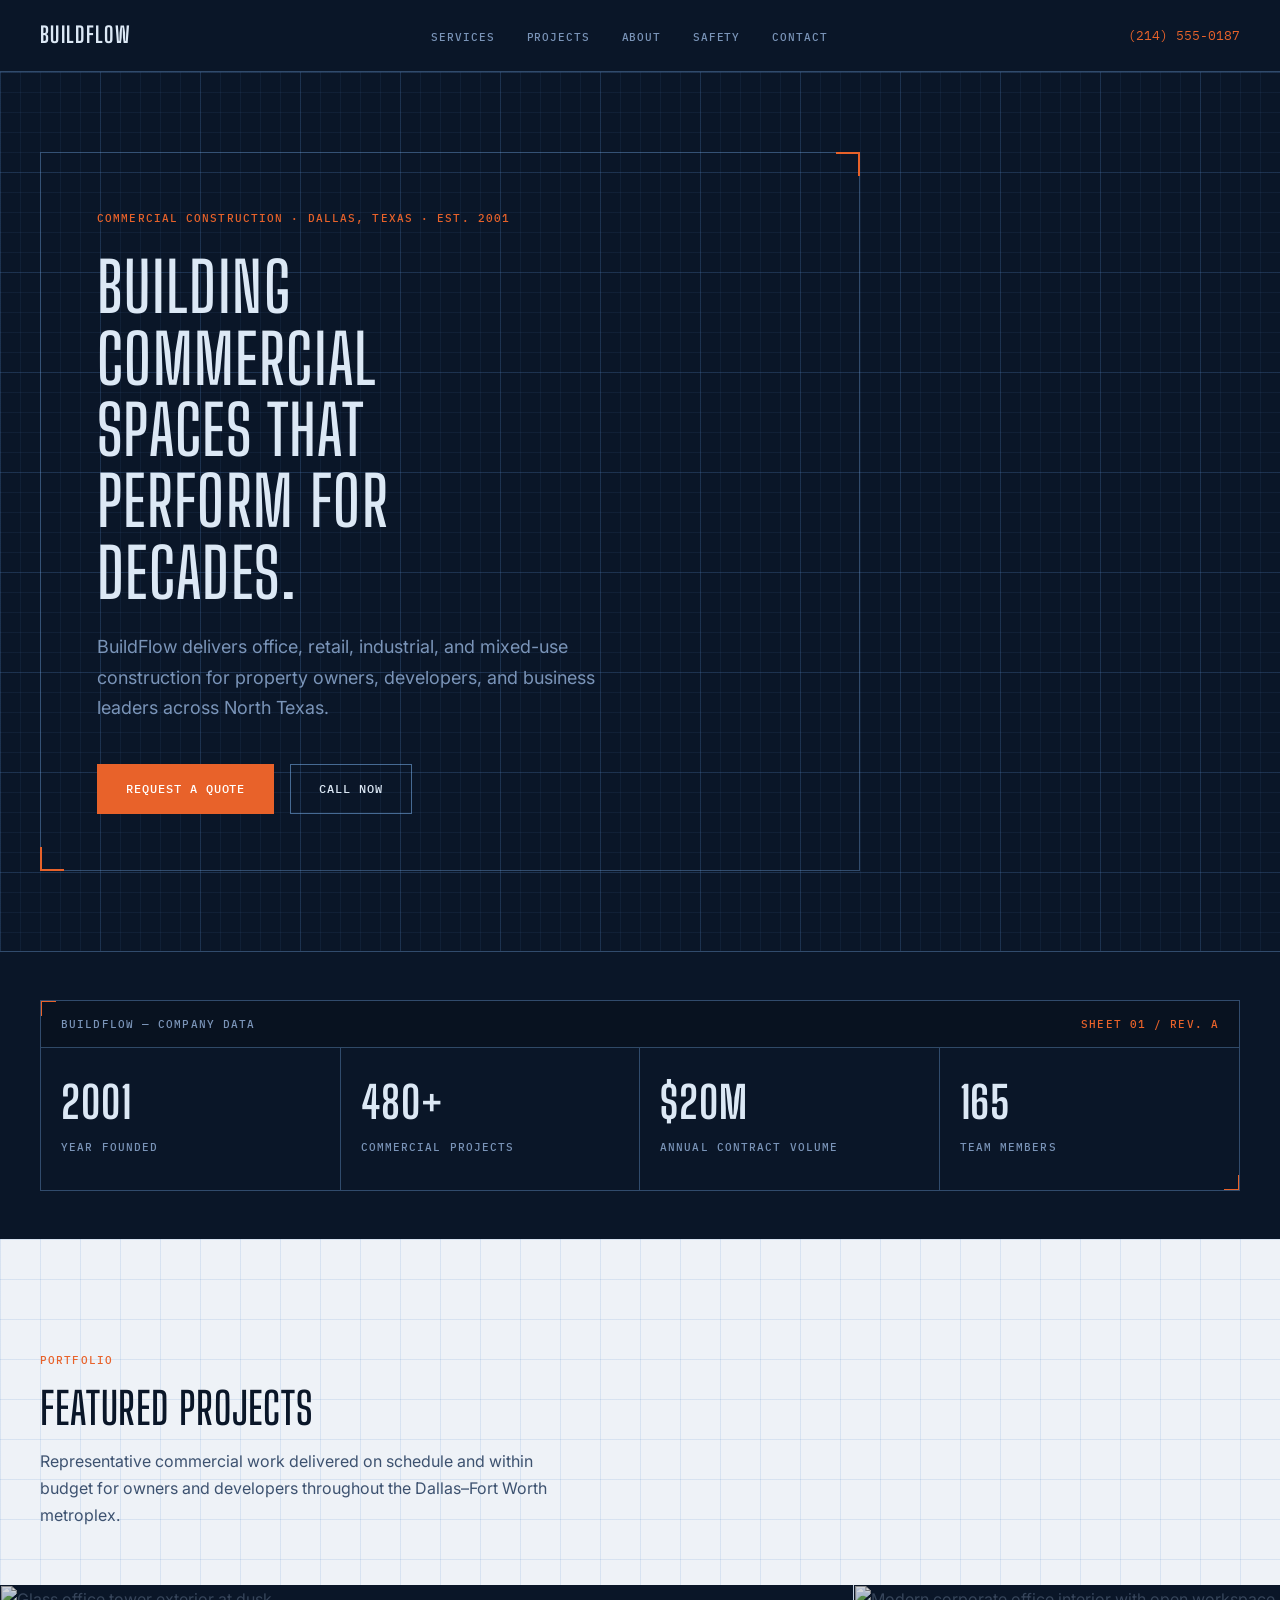
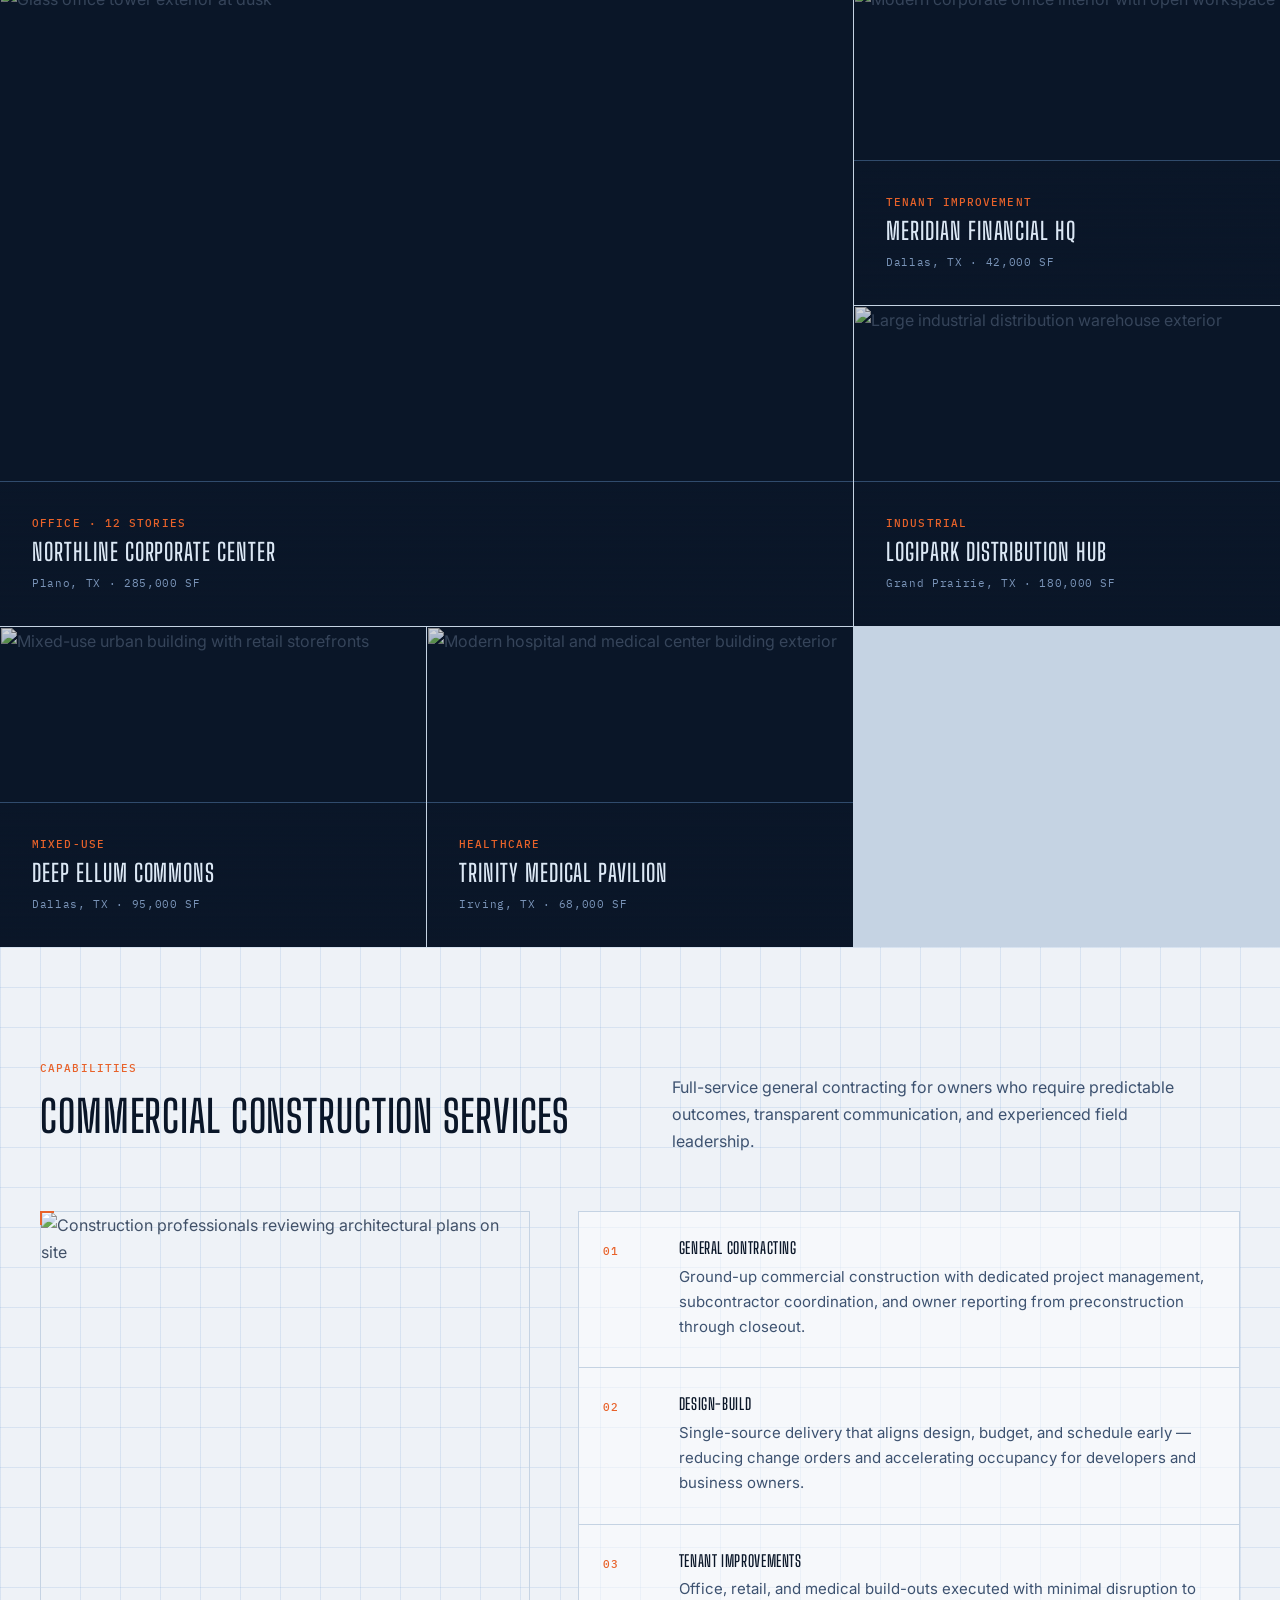
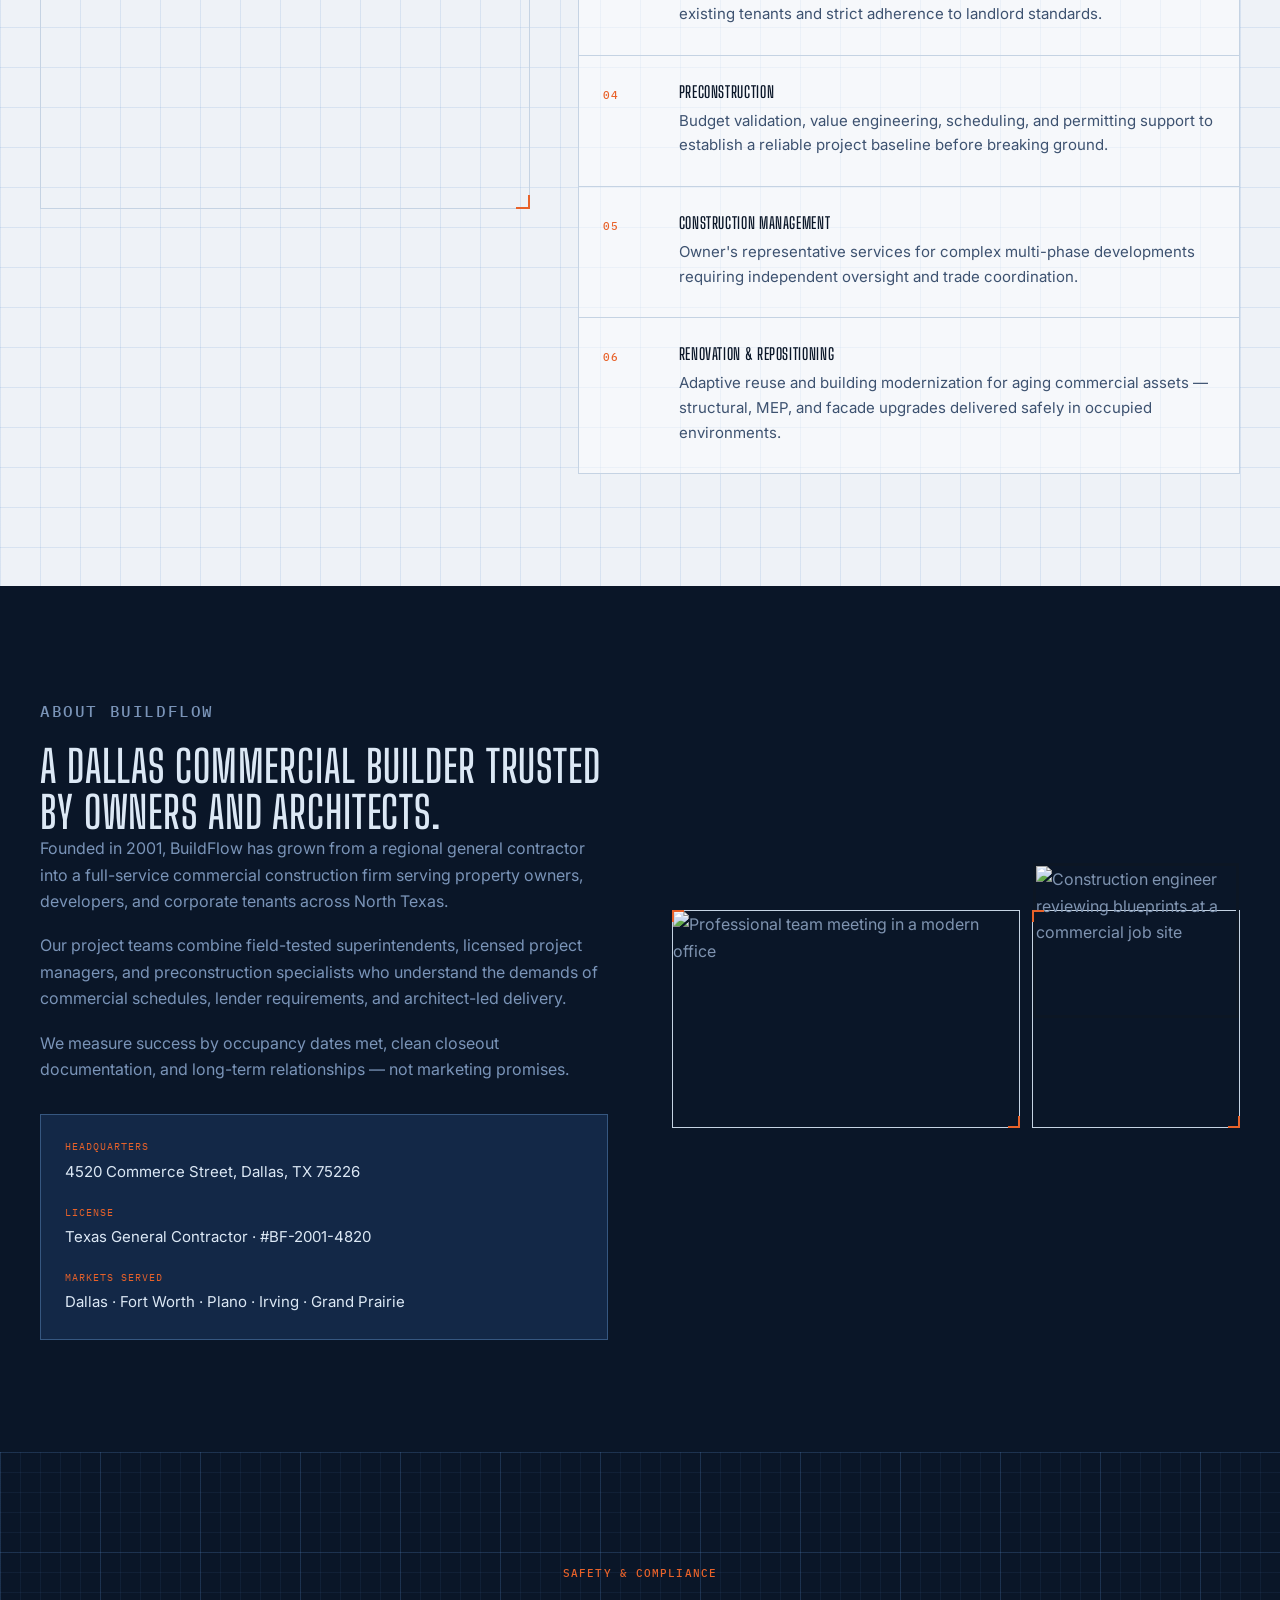
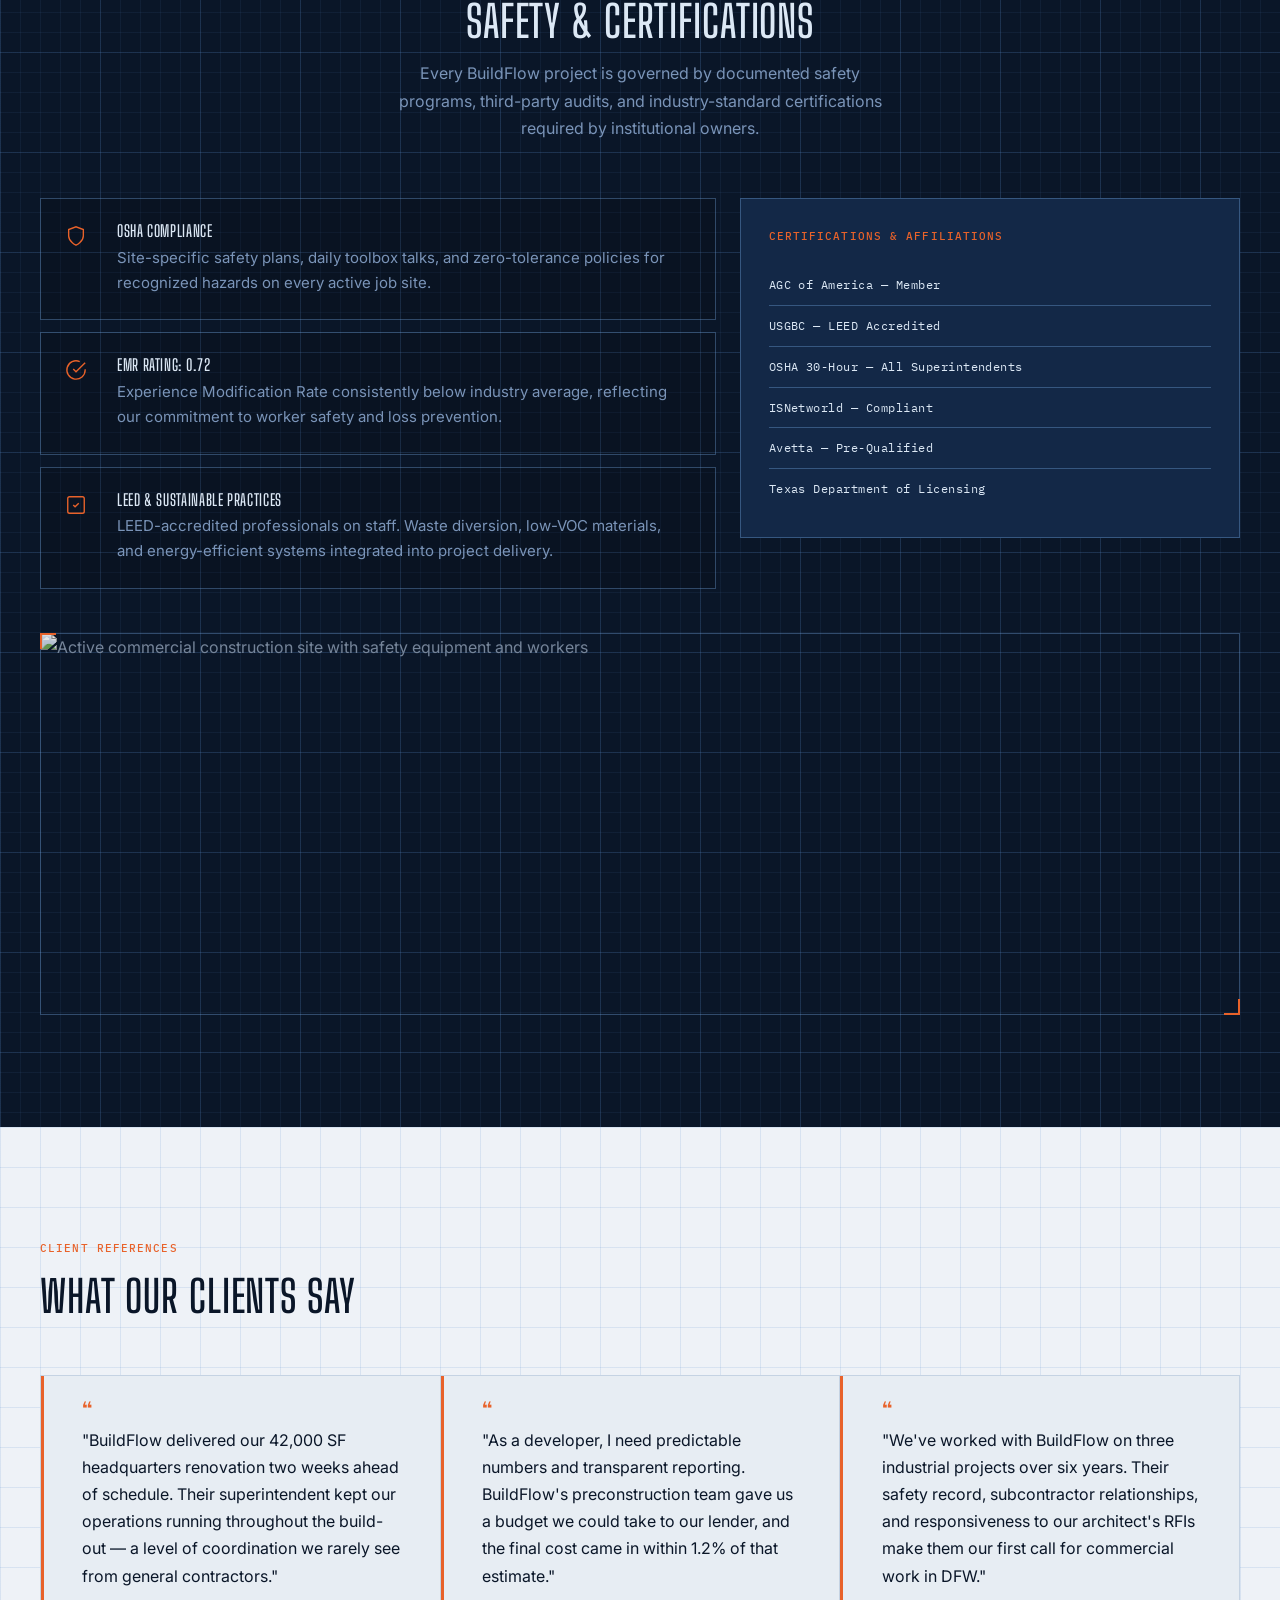
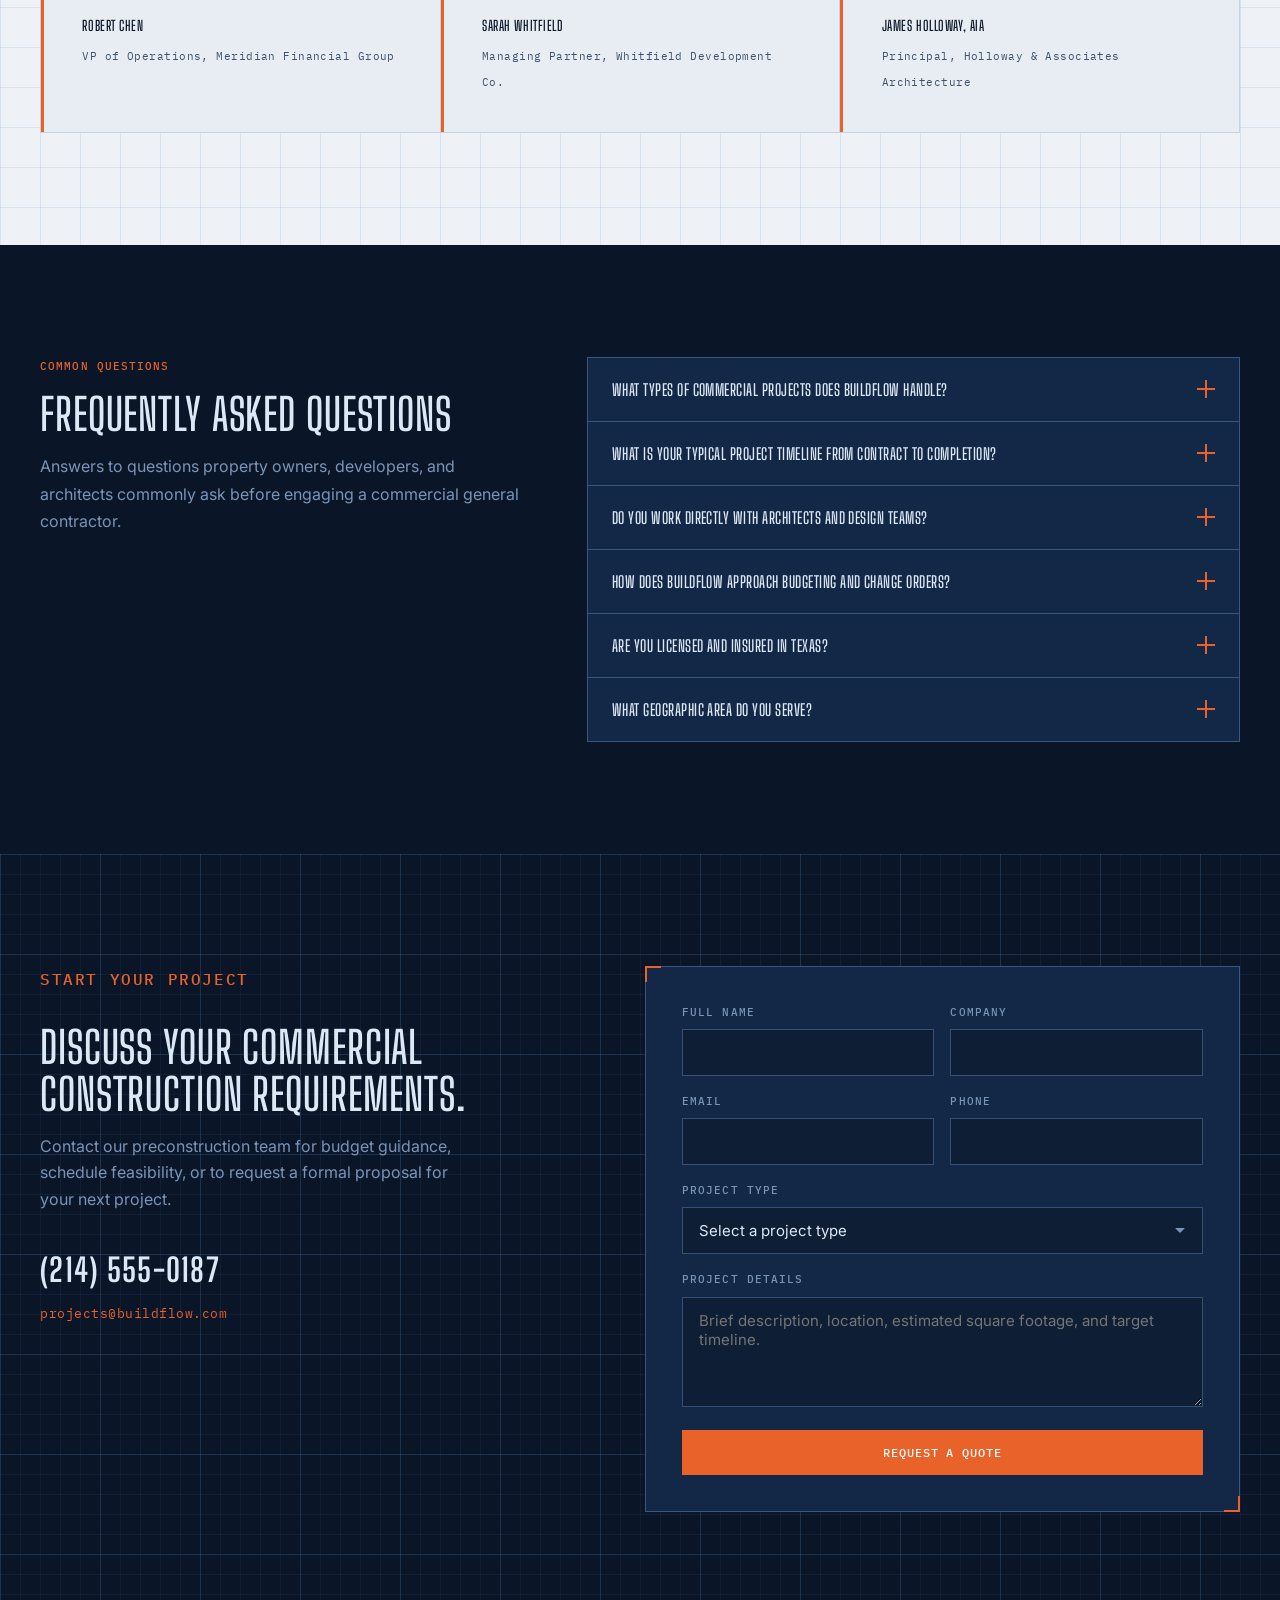
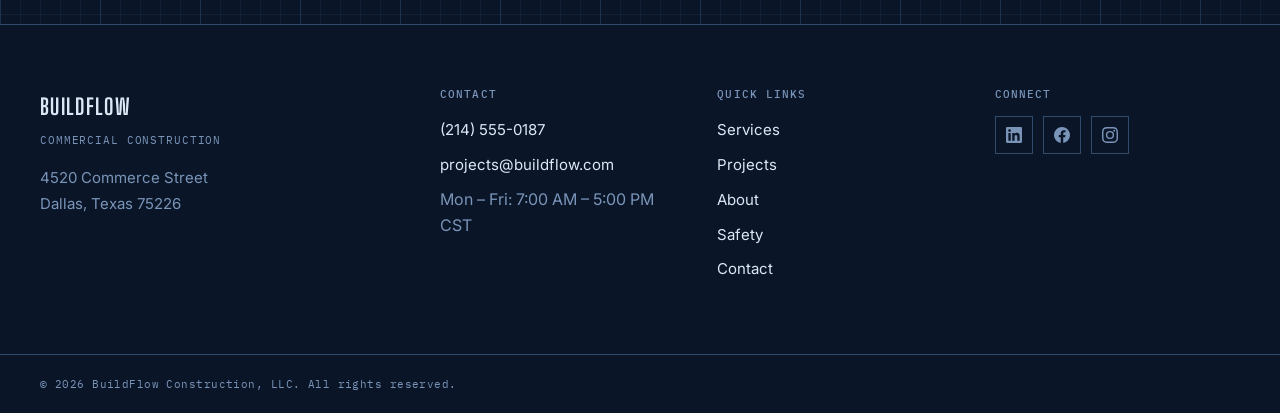
==== commit 78a9e3b2: "Apply blueprint design system across the full BuildFlow site. Unify all sections with engineering-dr" ====
--- a/index.html
+++ b/index.html
@@ -7,7 +7,7 @@
   <title>BuildFlow | Commercial Construction — Dallas, Texas</title>
   <link rel="preconnect" href="https://fonts.googleapis.com">
   <link rel="preconnect" href="https://fonts.gstatic.com" crossorigin>
-  <link href="https://fonts.googleapis.com/css2?family=Inter:wght@400;500;600&family=Source+Serif+4:opsz,wght@8..60,400;8..60,500;8..60,600&display=swap" rel="stylesheet">
+  <link href="https://fonts.googleapis.com/css2?family=Big+Shoulders+Display:wght@500;600;700&family=IBM+Plex+Mono:wght@400;500&family=Inter:wght@400;500;600&display=swap" rel="stylesheet">
   <link rel="stylesheet" href="css/styles.css">
 </head>
 <body>
@@ -16,7 +16,6 @@
   <header class="site-header" id="top">
     <div class="container header-inner">
       <a href="#top" class="logo" aria-label="BuildFlow home">
-        <span class="logo-mark">BF</span>
         <span class="logo-text">BuildFlow</span>
       </a>
       <nav class="main-nav" aria-label="Primary navigation">
@@ -51,24 +50,16 @@
   <main>
 
     <!-- Hero -->
-    <section class="hero" aria-label="Introduction">
-      <div class="hero-media">
-        <img
-          src="https://images.unsplash.com/photo-1504307651254-35680f356dfd?w=1920&q=80"
-          alt="Commercial construction site with steel framework and workers"
-          width="1920"
-          height="1080"
-          fetchpriority="high"
-        >
-      </div>
-      <div class="hero-overlay"></div>
+    <section class="hero bp-grid-bg" aria-label="Introduction">
       <div class="container hero-content">
-        <p class="hero-eyebrow">Commercial Construction · Dallas, Texas · Est. 2001</p>
-        <h1>Building commercial spaces that perform for decades.</h1>
-        <p class="hero-lead">BuildFlow delivers office, retail, industrial, and mixed-use construction for property owners, developers, and business leaders across North Texas.</p>
-        <div class="hero-actions">
-          <a href="#contact" class="btn btn-primary">Request a Quote</a>
-          <a href="tel:+12145550187" class="btn btn-secondary">Call Now</a>
+        <div class="hero-frame bp-frame bp-frame--full">
+          <p class="hero-eyebrow">Commercial Construction · Dallas, Texas · Est. 2001</p>
+          <h1>Building commercial spaces that perform for decades.</h1>
+          <p class="hero-lead">BuildFlow delivers office, retail, industrial, and mixed-use construction for property owners, developers, and business leaders across North Texas.</p>
+          <div class="hero-actions">
+            <a href="#contact" class="btn btn-primary">Request a Quote</a>
+            <a href="tel:+12145550187" class="btn btn-secondary">Call Now</a>
+          </div>
         </div>
       </div>
     </section>
@@ -76,29 +67,35 @@
     <!-- Company Statistics -->
     <section class="stats" aria-label="Company statistics">
       <div class="container">
-        <ul class="stats-grid">
-          <li>
-            <span class="stat-value">24+</span>
-            <span class="stat-label">Years in Business</span>
-          </li>
-          <li>
-            <span class="stat-value">480+</span>
-            <span class="stat-label">Commercial Projects</span>
-          </li>
-          <li>
-            <span class="stat-value">$20M</span>
-            <span class="stat-label">Annual Contract Volume</span>
-          </li>
-          <li>
-            <span class="stat-value">165</span>
-            <span class="stat-label">Team Members</span>
-          </li>
-        </ul>
+        <div class="title-block bp-frame">
+          <div class="title-block-header">
+            <span class="title-block-meta">BuildFlow — Company Data</span>
+            <span class="title-block-meta title-block-meta--accent">Sheet 01 / Rev. A</span>
+          </div>
+          <ul class="stats-grid">
+            <li>
+              <span class="stat-value">2001</span>
+              <span class="stat-label">Year Founded</span>
+            </li>
+            <li>
+              <span class="stat-value">480+</span>
+              <span class="stat-label">Commercial Projects</span>
+            </li>
+            <li>
+              <span class="stat-value">$20M</span>
+              <span class="stat-label">Annual Contract Volume</span>
+            </li>
+            <li>
+              <span class="stat-value">165</span>
+              <span class="stat-label">Team Members</span>
+            </li>
+          </ul>
+        </div>
       </div>
     </section>
 
     <!-- Featured Projects -->
-    <section class="section projects" id="projects" aria-labelledby="projects-heading">
+    <section class="section section--paper projects" id="projects" aria-labelledby="projects-heading">
       <div class="container">
         <header class="section-header">
           <p class="section-eyebrow">Portfolio</p>
@@ -142,8 +139,8 @@
         <article class="project-card">
           <a href="#contact" class="project-link">
             <img
-              src="https://images.unsplash.com/photo-1581094794329-c8112a89af12?w=800&q=80"
-              alt="Industrial warehouse with steel structure"
+              src="https://images.unsplash.com/photo-1565008576549-57569a49371d?w=800&q=80"
+              alt="Large industrial distribution warehouse exterior"
               width="800"
               height="600"
               loading="lazy"
@@ -174,8 +171,8 @@
         <article class="project-card">
           <a href="#contact" class="project-link">
             <img
-              src="https://images.unsplash.com/photo-1545324418-cc1a3fa10c00?w=800&q=80"
-              alt="Healthcare facility construction exterior"
+              src="https://images.unsplash.com/photo-1538108149393-fbbd81895907?w=800&q=80"
+              alt="Modern hospital and medical center building exterior"
               width="800"
               height="600"
               loading="lazy"
@@ -191,7 +188,7 @@
     </section>
 
     <!-- Services -->
-    <section class="section services" id="services" aria-labelledby="services-heading">
+    <section class="section section--paper services" id="services" aria-labelledby="services-heading">
       <div class="container">
         <header class="section-header section-header--split">
           <div>
@@ -259,7 +256,7 @@
     </section>
 
     <!-- About -->
-    <section class="section about" id="about" aria-labelledby="about-heading">
+    <section class="section section--dark about" id="about" aria-labelledby="about-heading">
       <div class="container about-grid">
         <div class="about-content">
           <p class="section-eyebrow">About BuildFlow</p>
@@ -283,28 +280,32 @@
           </dl>
         </div>
         <div class="about-images">
-          <img
-            src="https://images.unsplash.com/photo-1521737711867-e3b97375f902?w=700&q=80"
-            alt="Professional team meeting in a modern office"
-            width="700"
-            height="500"
-            loading="lazy"
-            class="about-img-main"
-          >
-          <img
-            src="https://images.unsplash.com/photo-1590859808308-8775f8a3a32c?w=500&q=80"
-            alt="Construction superintendent reviewing steel structure on site"
-            width="500"
-            height="400"
-            loading="lazy"
-            class="about-img-secondary"
-          >
+          <div class="about-img-wrap">
+            <img
+              src="https://images.unsplash.com/photo-1521737711867-e3b97375f902?w=700&q=80"
+              alt="Professional team meeting in a modern office"
+              width="700"
+              height="500"
+              loading="lazy"
+              class="about-img-main"
+            >
+          </div>
+          <div class="about-img-wrap">
+            <img
+              src="https://images.unsplash.com/photo-1581092918056-0c4c3acd3789?w=500&q=80"
+              alt="Construction engineer reviewing blueprints at a commercial job site"
+              width="500"
+              height="400"
+              loading="lazy"
+              class="about-img-secondary"
+            >
+          </div>
         </div>
       </div>
     </section>
 
     <!-- Safety & Certifications -->
-    <section class="section safety" id="safety" aria-labelledby="safety-heading">
+    <section class="section section--dark bp-grid-bg safety" id="safety" aria-labelledby="safety-heading">
       <div class="container">
         <header class="section-header section-header--center">
           <p class="section-eyebrow">Safety &amp; Compliance</p>
@@ -362,7 +363,7 @@
     </section>
 
     <!-- Testimonials -->
-    <section class="section testimonials" aria-labelledby="testimonials-heading">
+    <section class="section section--paper testimonials" aria-labelledby="testimonials-heading">
       <div class="container">
         <header class="section-header">
           <p class="section-eyebrow">Client References</p>
@@ -395,44 +396,86 @@
     </section>
 
     <!-- FAQ -->
-    <section class="section faq" aria-labelledby="faq-heading">
+    <section class="section section--dark faq" aria-labelledby="faq-heading">
       <div class="container faq-layout">
         <header class="section-header">
           <p class="section-eyebrow">Common Questions</p>
           <h2 id="faq-heading">Frequently Asked Questions</h2>
           <p class="section-desc">Answers to questions property owners, developers, and architects commonly ask before engaging a commercial general contractor.</p>
         </header>
-        <div class="faq-list" role="list">
-          <details class="faq-item">
-            <summary>What types of commercial projects does BuildFlow handle?</summary>
-            <p>We specialize in office buildings, tenant improvements, industrial and warehouse facilities, retail, healthcare, and mixed-use developments. Project sizes typically range from 5,000 to 300,000 square feet across North Texas.</p>
-          </details>
-          <details class="faq-item">
-            <summary>What is your typical project timeline from contract to completion?</summary>
-            <p>Timelines vary by scope and permitting requirements. Tenant improvements generally run 12–20 weeks; ground-up commercial projects range from 10 to 24 months. We provide a detailed master schedule during preconstruction before contract execution.</p>
-          </details>
-          <details class="faq-item">
-            <summary>Do you work directly with architects and design teams?</summary>
-            <p>Yes. We regularly partner with architecture firms on design-bid-build and design-build delivery. Our project managers are experienced in coordinating RFIs, submittals, and field conditions with design professionals throughout construction.</p>
-          </details>
-          <details class="faq-item">
-            <summary>How does BuildFlow approach budgeting and change orders?</summary>
-            <p>We establish a detailed baseline budget during preconstruction with line-item transparency. Change orders are documented with cost and schedule impact before work proceeds. Our average change order rate on completed projects is below 3% of contract value.</p>
-          </details>
-          <details class="faq-item">
-            <summary>Are you licensed and insured in Texas?</summary>
-            <p>BuildFlow holds an active Texas general contractor license and maintains general liability, workers' compensation, and builder's risk coverage on all projects. Certificates of insurance are provided upon request during the prequalification process.</p>
-          </details>
-          <details class="faq-item">
-            <summary>What geographic area do you serve?</summary>
-            <p>Our primary service area is the Dallas–Fort Worth metroplex, including Dallas, Tarrant, Collin, and Denton counties. We evaluate select projects in surrounding Texas markets on a case-by-case basis.</p>
-          </details>
+        <div class="faq-list">
+          <div class="faq-item">
+            <button class="faq-question" type="button" aria-expanded="false">
+              <span>What types of commercial projects does BuildFlow handle?</span>
+              <span class="faq-icon" aria-hidden="true"></span>
+            </button>
+            <div class="faq-answer" hidden>
+              <div class="faq-answer-inner">
+                <p>We specialize in office buildings, tenant improvements, industrial and warehouse facilities, retail, healthcare, and mixed-use developments. Project sizes typically range from 5,000 to 300,000 square feet across North Texas.</p>
+              </div>
+            </div>
+          </div>
+          <div class="faq-item">
+            <button class="faq-question" type="button" aria-expanded="false">
+              <span>What is your typical project timeline from contract to completion?</span>
+              <span class="faq-icon" aria-hidden="true"></span>
+            </button>
+            <div class="faq-answer" hidden>
+              <div class="faq-answer-inner">
+                <p>Timelines vary by scope and permitting requirements. Tenant improvements generally run 12–20 weeks; ground-up commercial projects range from 10 to 24 months. We provide a detailed master schedule during preconstruction before contract execution.</p>
+              </div>
+            </div>
+          </div>
+          <div class="faq-item">
+            <button class="faq-question" type="button" aria-expanded="false">
+              <span>Do you work directly with architects and design teams?</span>
+              <span class="faq-icon" aria-hidden="true"></span>
+            </button>
+            <div class="faq-answer" hidden>
+              <div class="faq-answer-inner">
+                <p>Yes. We regularly partner with architecture firms on design-bid-build and design-build delivery. Our project managers are experienced in coordinating RFIs, submittals, and field conditions with design professionals throughout construction.</p>
+              </div>
+            </div>
+          </div>
+          <div class="faq-item">
+            <button class="faq-question" type="button" aria-expanded="false">
+              <span>How does BuildFlow approach budgeting and change orders?</span>
+              <span class="faq-icon" aria-hidden="true"></span>
+            </button>
+            <div class="faq-answer" hidden>
+              <div class="faq-answer-inner">
+                <p>We establish a detailed baseline budget during preconstruction with line-item transparency. Change orders are documented with cost and schedule impact before work proceeds. Our average change order rate on completed projects is below 3% of contract value.</p>
+              </div>
+            </div>
+          </div>
+          <div class="faq-item">
+            <button class="faq-question" type="button" aria-expanded="false">
+              <span>Are you licensed and insured in Texas?</span>
+              <span class="faq-icon" aria-hidden="true"></span>
+            </button>
+            <div class="faq-answer" hidden>
+              <div class="faq-answer-inner">
+                <p>BuildFlow holds an active Texas general contractor license and maintains general liability, workers' compensation, and builder's risk coverage on all projects. Certificates of insurance are provided upon request during the prequalification process.</p>
+              </div>
+            </div>
+          </div>
+          <div class="faq-item">
+            <button class="faq-question" type="button" aria-expanded="false">
+              <span>What geographic area do you serve?</span>
+              <span class="faq-icon" aria-hidden="true"></span>
+            </button>
+            <div class="faq-answer" hidden>
+              <div class="faq-answer-inner">
+                <p>Our primary service area is the Dallas–Fort Worth metroplex, including Dallas, Tarrant, Collin, and Denton counties. We evaluate select projects in surrounding Texas markets on a case-by-case basis.</p>
+              </div>
+            </div>
+          </div>
         </div>
       </div>
     </section>
 
     <!-- Final CTA -->
-    <section class="section cta" id="contact" aria-labelledby="cta-heading">
+    <section class="section section--dark bp-grid-bg cta" id="contact" aria-labelledby="cta-heading">
       <div class="container cta-grid">
         <div class="cta-content">
           <p class="section-eyebrow section-eyebrow--light">Start Your Project</p>
@@ -492,7 +535,6 @@
     <div class="container footer-grid">
       <div class="footer-brand">
         <a href="#top" class="logo logo--footer">
-          <span class="logo-mark">BF</span>
           <span class="logo-text">BuildFlow</span>
         </a>
         <p class="footer-tagline">Commercial Construction</p>
--- a/css/styles.css
+++ b/css/styles.css
@@ -1,32 +1,37 @@
 /* ==========================================================================
-   BuildFlow — Corporate Construction Website
-   Design: Near black · Warm white · Soft gray · Construction gold
+   BuildFlow — Blueprint / Engineering Drawing Design System
    ========================================================================== */
 
 :root {
-  --color-black: #141414;
-  --color-black-soft: #1c1c1c;
-  --color-white: #f9f7f4;
-  --color-white-pure: #ffffff;
-  --color-gray-100: #eeede9;
-  --color-gray-200: #d8d6d1;
-  --color-gray-400: #8a8780;
-  --color-gray-600: #5c5954;
-  --color-gold: #b8956a;
-  --color-gold-dark: #9a7a52;
-  --color-gold-light: #d4b896;
-
-  --font-serif: "Source Serif 4", Georgia, "Times New Roman", serif;
-  --font-sans: "Inter", -apple-system, BlinkMacSystemFont, "Segoe UI", sans-serif;
+  --bp-navy: #0a1628;
+  --bp-navy-mid: #0f1f3d;
+  --bp-navy-panel: #132847;
+  --bp-grid: rgba(96, 148, 210, 0.08);
+  --bp-grid-major: rgba(96, 148, 210, 0.16);
+  --bp-line: rgba(120, 175, 235, 0.35);
+  --bp-line-strong: rgba(120, 175, 235, 0.55);
+  --bp-text: #dce8f5;
+  --bp-text-muted: #7a94b8;
+  --bp-ink: #0a1628;
+  --bp-ink-muted: #3d5270;
+  --bp-paper: #eef2f7;
+  --bp-paper-line: #c5d3e3;
+  --bp-orange: #e8622a;
+  --bp-orange-hover: #cf5420;
+  --bp-orange-dim: rgba(232, 98, 42, 0.15);
+
+  --font-display: "Big Shoulders Display", sans-serif;
+  --font-mono: "IBM Plex Mono", monospace;
+  --font-body: "Inter", -apple-system, BlinkMacSystemFont, "Segoe UI", sans-serif;
 
   --container-max: 1280px;
   --container-wide: 1440px;
   --header-height: 72px;
-  --section-space: clamp(5rem, 10vw, 8rem);
-  --transition: 200ms ease;
-}
-
-/* Reset & Base
+  --section-space: clamp(4.5rem, 9vw, 7rem);
+  --transition: 220ms ease;
+}
+
+/* Reset
    ========================================================================== */
 
 *,
@@ -43,9 +48,7 @@
 }
 
 @media (prefers-reduced-motion: reduce) {
-  html {
-    scroll-behavior: auto;
-  }
+  html { scroll-behavior: auto; }
 
   *,
   *::before,
@@ -56,11 +59,11 @@
 }
 
 body {
-  font-family: var(--font-sans);
+  font-family: var(--font-body);
   font-size: 1rem;
   line-height: 1.65;
-  color: var(--color-gray-600);
-  background-color: var(--color-white);
+  color: var(--bp-ink-muted);
+  background-color: var(--bp-paper);
   -webkit-font-smoothing: antialiased;
 }
 
@@ -76,13 +79,8 @@
   transition: color var(--transition);
 }
 
-ul {
-  list-style: none;
-}
-
-address {
-  font-style: normal;
-}
+ul { list-style: none; }
+address { font-style: normal; }
 
 .container {
   width: 100%;
@@ -91,20 +89,91 @@
   padding-inline: clamp(1.25rem, 4vw, 2.5rem);
 }
 
+/* Blueprint utilities
+   ========================================================================== */
+
+.bp-grid-bg {
+  background-color: var(--bp-navy);
+  background-image:
+    linear-gradient(var(--bp-grid) 1px, transparent 1px),
+    linear-gradient(90deg, var(--bp-grid) 1px, transparent 1px),
+    linear-gradient(var(--bp-grid-major) 1px, transparent 1px),
+    linear-gradient(90deg, var(--bp-grid-major) 1px, transparent 1px);
+  background-size: 20px 20px, 20px 20px, 100px 100px, 100px 100px;
+}
+
+.bp-frame {
+  position: relative;
+  border: 1px solid var(--bp-line);
+}
+
+.bp-frame::before,
+.bp-frame::after {
+  content: "";
+  position: absolute;
+  width: 16px;
+  height: 16px;
+  pointer-events: none;
+}
+
+.bp-frame::before {
+  top: -1px;
+  left: -1px;
+  border-top: 2px solid var(--bp-orange);
+  border-left: 2px solid var(--bp-orange);
+}
+
+.bp-frame::after {
+  bottom: -1px;
+  right: -1px;
+  border-bottom: 2px solid var(--bp-orange);
+  border-right: 2px solid var(--bp-orange);
+}
+
+.bp-frame--light {
+  border-color: var(--bp-paper-line);
+}
+
+.bp-frame--light::before {
+  border-color: var(--bp-orange);
+}
+
+.bp-frame--light::after {
+  border-color: var(--bp-orange);
+}
+
+.bp-frame--full::before {
+  top: -1px;
+  right: -1px;
+  left: auto;
+  border-top: 2px solid var(--bp-orange);
+  border-right: 2px solid var(--bp-orange);
+  border-left: none;
+}
+
+.bp-frame--full::after {
+  bottom: -1px;
+  left: -1px;
+  right: auto;
+  border-bottom: 2px solid var(--bp-orange);
+  border-left: 2px solid var(--bp-orange);
+  border-right: none;
+}
+
 /* Typography
    ========================================================================== */
 
 h1, h2, h3 {
-  font-family: var(--font-serif);
-  font-weight: 500;
-  color: var(--color-black);
-  line-height: 1.15;
-  letter-spacing: -0.01em;
+  font-family: var(--font-display);
+  font-weight: 600;
+  line-height: 1.05;
+  letter-spacing: 0.02em;
+  text-transform: uppercase;
 }
 
 h1 {
-  font-size: clamp(2.25rem, 5vw, 3.75rem);
-  max-width: 16ch;
+  font-size: clamp(2.5rem, 6vw, 4.25rem);
+  max-width: 14ch;
 }
 
 h2 {
@@ -112,30 +181,57 @@
 }
 
 h3 {
-  font-size: 1.125rem;
-  font-family: var(--font-sans);
+  font-size: 1rem;
+  font-family: var(--font-display);
   font-weight: 600;
-  letter-spacing: 0;
+  letter-spacing: 0.04em;
+  text-transform: uppercase;
+}
+
+.label-mono,
+.section-eyebrow,
+.hero-eyebrow,
+.stat-label,
+.project-type,
+.service-num,
+.cert-label,
+.form-group label,
+.footer-grid h3,
+.title-block-meta {
+  font-family: var(--font-mono);
+  font-size: 0.6875rem;
+  font-weight: 500;
+  letter-spacing: 0.1em;
+  text-transform: uppercase;
 }
 
 .section-eyebrow {
-  font-size: 0.75rem;
-  font-weight: 600;
-  letter-spacing: 0.12em;
-  text-transform: uppercase;
-  color: var(--color-gold);
+  color: var(--bp-orange);
   margin-bottom: 1rem;
 }
 
 .section-eyebrow--light {
-  color: var(--color-gold-light);
+  color: var(--bp-orange);
 }
 
 .section-desc {
-  font-size: 1.0625rem;
-  color: var(--color-gray-600);
+  font-size: 1rem;
+  color: var(--bp-ink-muted);
   max-width: 52ch;
   line-height: 1.7;
+}
+
+.section--dark h2,
+.section--dark h3 {
+  color: var(--bp-text);
+}
+
+.section--dark .section-desc {
+  color: var(--bp-text-muted);
+}
+
+.section--dark .section-eyebrow {
+  color: var(--bp-orange);
 }
 
 /* Buttons
@@ -146,10 +242,10 @@
   align-items: center;
   justify-content: center;
   padding: 0.875rem 1.75rem;
-  font-family: var(--font-sans);
-  font-size: 0.8125rem;
-  font-weight: 600;
-  letter-spacing: 0.06em;
+  font-family: var(--font-mono);
+  font-size: 0.75rem;
+  font-weight: 500;
+  letter-spacing: 0.08em;
   text-transform: uppercase;
   border: 1px solid transparent;
   cursor: pointer;
@@ -157,30 +253,28 @@
 }
 
 .btn-primary {
-  background-color: var(--color-gold);
-  border-color: var(--color-gold);
-  color: var(--color-white-pure);
+  background-color: var(--bp-orange);
+  border-color: var(--bp-orange);
+  color: #fff;
 }
 
 .btn-primary:hover {
-  background-color: var(--color-gold-dark);
-  border-color: var(--color-gold-dark);
+  background-color: var(--bp-orange-hover);
+  border-color: var(--bp-orange-hover);
 }
 
 .btn-secondary {
   background-color: transparent;
-  border-color: rgba(255, 255, 255, 0.6);
-  color: var(--color-white-pure);
+  border-color: var(--bp-line-strong);
+  color: var(--bp-text);
 }
 
 .btn-secondary:hover {
-  border-color: var(--color-white-pure);
-  background-color: rgba(255, 255, 255, 0.08);
-}
-
-.btn-full {
-  width: 100%;
-}
+  border-color: var(--bp-text);
+  background-color: rgba(255, 255, 255, 0.04);
+}
+
+.btn-full { width: 100%; }
 
 /* Header
    ========================================================================== */
@@ -192,13 +286,12 @@
   right: 0;
   z-index: 100;
   height: var(--header-height);
-  background-color: var(--color-white-pure);
-  border-bottom: 1px solid var(--color-gray-100);
-  transition: box-shadow var(--transition);
+  background-color: var(--bp-navy);
+  border-bottom: 1px solid var(--bp-line);
 }
 
 .site-header.scrolled {
-  box-shadow: 0 1px 0 var(--color-gray-100);
+  box-shadow: 0 4px 24px rgba(0, 0, 0, 0.25);
 }
 
 .header-inner {
@@ -212,63 +305,45 @@
 .logo {
   display: flex;
   align-items: center;
-  gap: 0.75rem;
   flex-shrink: 0;
 }
 
-.logo-mark {
-  display: flex;
-  align-items: center;
-  justify-content: center;
-  width: 36px;
-  height: 36px;
-  background-color: var(--color-black);
-  color: var(--color-gold);
-  font-size: 0.6875rem;
+.logo-text {
+  font-family: var(--font-display);
+  font-size: 1.375rem;
   font-weight: 700;
-  letter-spacing: 0.05em;
-}
-
-.logo-text {
-  font-family: var(--font-serif);
-  font-size: 1.25rem;
-  font-weight: 500;
-  color: var(--color-black);
-  letter-spacing: -0.02em;
-}
-
-.main-nav {
-  display: none;
-}
+  color: var(--bp-text);
+  letter-spacing: 0.06em;
+  text-transform: uppercase;
+}
+
+.main-nav { display: none; }
 
 .nav-list {
   display: flex;
-  gap: 2.5rem;
+  gap: 2rem;
 }
 
 .nav-list a {
-  font-size: 0.8125rem;
+  font-family: var(--font-mono);
+  font-size: 0.6875rem;
   font-weight: 500;
-  letter-spacing: 0.04em;
+  letter-spacing: 0.08em;
   text-transform: uppercase;
-  color: var(--color-gray-600);
-}
-
-.nav-list a:hover {
-  color: var(--color-black);
-}
+  color: var(--bp-text-muted);
+}
+
+.nav-list a:hover { color: var(--bp-text); }
 
 .header-phone {
   display: none;
-  font-size: 0.875rem;
-  font-weight: 500;
-  color: var(--color-black);
+  font-family: var(--font-mono);
+  font-size: 0.8125rem;
+  color: var(--bp-orange);
   white-space: nowrap;
 }
 
-.header-phone:hover {
-  color: var(--color-gold-dark);
-}
+.header-phone:hover { color: var(--bp-text); }
 
 .menu-toggle {
   display: flex;
@@ -278,7 +353,7 @@
   width: 40px;
   height: 40px;
   background: none;
-  border: none;
+  border: 1px solid var(--bp-line);
   cursor: pointer;
   padding: 8px;
 }
@@ -287,7 +362,7 @@
   display: block;
   width: 100%;
   height: 1.5px;
-  background-color: var(--color-black);
+  background-color: var(--bp-text);
   transition: transform var(--transition), opacity var(--transition);
 }
 
@@ -304,8 +379,8 @@
   top: var(--header-height);
   left: 0;
   right: 0;
-  background-color: var(--color-white-pure);
-  border-bottom: 1px solid var(--color-gray-100);
+  background-color: var(--bp-navy-mid);
+  border-bottom: 1px solid var(--bp-line);
   padding: 1.5rem clamp(1.25rem, 4vw, 2.5rem) 2rem;
 }
 
@@ -316,33 +391,25 @@
 }
 
 .mobile-menu a {
-  font-size: 0.9375rem;
-  font-weight: 500;
-  letter-spacing: 0.04em;
+  font-family: var(--font-mono);
+  font-size: 0.8125rem;
+  letter-spacing: 0.08em;
   text-transform: uppercase;
-  color: var(--color-black);
+  color: var(--bp-text);
 }
 
 .mobile-phone {
   display: inline-block;
   margin-top: 1.5rem;
-  font-size: 1rem;
-  font-weight: 500;
-  color: var(--color-gold-dark);
+  font-family: var(--font-mono);
+  font-size: 0.875rem;
+  color: var(--bp-orange);
 }
 
 @media (min-width: 900px) {
-  .main-nav {
-    display: block;
-  }
-
-  .header-phone {
-    display: block;
-  }
-
-  .menu-toggle {
-    display: none;
-  }
+  .main-nav { display: block; }
+  .header-phone { display: block; }
+  .menu-toggle { display: none; }
 }
 
 /* Hero
@@ -350,58 +417,39 @@
 
 .hero {
   position: relative;
-  min-height: 88vh;
+  min-height: calc(100vh - var(--header-height));
+  min-height: calc(100dvh - var(--header-height));
   display: flex;
-  align-items: flex-end;
-  padding-bottom: clamp(3rem, 8vw, 6rem);
+  align-items: center;
   margin-top: var(--header-height);
-}
-
-.hero-media {
-  position: absolute;
-  inset: 0;
-}
-
-.hero-media img {
-  width: 100%;
-  height: 100%;
-  object-fit: cover;
-}
-
-.hero-overlay {
-  position: absolute;
-  inset: 0;
-  background: linear-gradient(
-    to top,
-    rgba(20, 20, 20, 0.92) 0%,
-    rgba(20, 20, 20, 0.55) 45%,
-    rgba(20, 20, 20, 0.25) 100%
-  );
-}
-
-.hero-content {
-  position: relative;
-  z-index: 1;
+  padding-block: clamp(3rem, 8vw, 5rem);
+}
+
+.hero-frame {
+  padding: clamp(2rem, 5vw, 3.5rem);
+  max-width: 820px;
+}
+
+.hero-frame::before,
+.hero-frame::after {
+  width: 24px;
+  height: 24px;
 }
 
 .hero-eyebrow {
-  font-size: 0.75rem;
-  font-weight: 500;
-  letter-spacing: 0.1em;
-  text-transform: uppercase;
-  color: var(--color-gold-light);
+  color: var(--bp-orange);
   margin-bottom: 1.5rem;
 }
 
 .hero-content h1 {
-  color: var(--color-white);
+  color: var(--bp-text);
   margin-bottom: 1.5rem;
 }
 
 .hero-lead {
   font-size: clamp(1rem, 2vw, 1.125rem);
-  color: rgba(249, 247, 244, 0.82);
-  max-width: 52ch;
+  color: var(--bp-text-muted);
+  max-width: 50ch;
   margin-bottom: 2.5rem;
   line-height: 1.7;
 }
@@ -412,44 +460,78 @@
   gap: 1rem;
 }
 
-/* Stats
+/* Stats / Title Block
    ========================================================================== */
 
 .stats {
-  background-color: var(--color-black);
-  padding: clamp(3rem, 6vw, 4.5rem) 0;
-  border-bottom: 1px solid rgba(255, 255, 255, 0.06);
+  background-color: var(--bp-navy);
+  border-top: 1px solid var(--bp-line);
+  padding-block: clamp(2rem, 4vw, 3rem);
+}
+
+.title-block {
+  padding: 0;
+  overflow: hidden;
+}
+
+.title-block-header {
+  display: flex;
+  justify-content: space-between;
+  align-items: center;
+  gap: 1rem;
+  padding: 0.875rem 1.25rem;
+  border-bottom: 1px solid var(--bp-line);
+  background-color: rgba(0, 0, 0, 0.2);
+}
+
+.title-block-meta {
+  color: var(--bp-text-muted);
+}
+
+.title-block-meta--accent {
+  color: var(--bp-orange);
 }
 
 .stats-grid {
   display: grid;
   grid-template-columns: repeat(2, 1fr);
-  gap: 2.5rem 2rem;
-}
+}
+
+.stats-grid li {
+  padding: clamp(1.5rem, 3vw, 2rem) 1.25rem;
+  border-right: 1px solid var(--bp-line);
+  border-bottom: 1px solid var(--bp-line);
+}
+
+.stats-grid li:nth-child(2n) { border-right: none; }
+.stats-grid li:nth-last-child(-n+2) { border-bottom: none; }
 
 .stat-value {
   display: block;
-  font-family: var(--font-serif);
-  font-size: clamp(2rem, 4vw, 3rem);
-  font-weight: 500;
-  color: var(--color-white);
+  font-family: var(--font-display);
+  font-size: clamp(2rem, 4vw, 2.75rem);
+  font-weight: 700;
+  color: var(--bp-text);
   line-height: 1;
-  margin-bottom: 0.625rem;
+  margin-bottom: 0.5rem;
+  letter-spacing: 0.02em;
 }
 
 .stat-label {
-  font-size: 0.8125rem;
-  font-weight: 500;
-  letter-spacing: 0.06em;
-  text-transform: uppercase;
-  color: var(--color-gray-400);
+  color: var(--bp-text-muted);
 }
 
 @media (min-width: 768px) {
   .stats-grid {
     grid-template-columns: repeat(4, 1fr);
-    gap: 2rem;
   }
+
+  .stats-grid li {
+    border-bottom: none;
+  }
+
+  .stats-grid li:nth-child(2n) { border-right: 1px solid var(--bp-line); }
+  .stats-grid li:last-child { border-right: none; }
 }
 
 /* Sections — Shared
@@ -460,11 +542,12 @@
 }
 
 .section-header {
-  margin-bottom: clamp(2.5rem, 5vw, 4rem);
+  margin-bottom: clamp(2.5rem, 5vw, 3.5rem);
 }
 
 .section-header h2 {
-  margin-bottom: 1.25rem;
+  color: var(--bp-ink);
+  margin-bottom: 1rem;
 }
 
 .section-header--split {
@@ -488,45 +571,67 @@
   }
 }
 
+.section--dark {
+  background-color: var(--bp-navy);
+  color: var(--bp-text-muted);
+}
+
+.section--dark .section-header h2 {
+  color: var(--bp-text);
+}
+
+.section--paper {
+  background-color: var(--bp-paper);
+  background-image:
+    linear-gradient(var(--bp-grid-major) 1px, transparent 1px),
+    linear-gradient(90deg, var(--bp-grid-major) 1px, transparent 1px);
+  background-size: 40px 40px;
+}
+
 /* Projects
    ========================================================================== */
 
-.projects {
-  padding-bottom: 0;
-}
+.projects { padding-bottom: 0; }
 
 .projects-grid {
   display: grid;
   grid-template-columns: 1fr;
-  gap: 2px;
-  background-color: var(--color-gray-100);
+  gap: 1px;
+  background-color: var(--bp-paper-line);
   max-width: var(--container-wide);
   margin-inline: auto;
 }
 
 .project-card {
   position: relative;
-  background-color: var(--color-black);
+  background-color: var(--bp-navy);
   overflow: hidden;
 }
 
 .project-link {
   display: block;
   cursor: pointer;
+  border: 1px solid transparent;
+  transition: border-color var(--transition);
+}
+
+.project-link:hover {
+  border-color: var(--bp-orange);
 }
 
 .project-link img {
   width: 100%;
   height: 100%;
-  min-height: 280px;
+  min-height: 260px;
   object-fit: cover;
-  opacity: 0.88;
-  transition: opacity var(--transition), transform 600ms ease;
+  opacity: 0.82;
+  filter: saturate(0.7) contrast(1.05);
+  transition: opacity var(--transition), filter var(--transition);
 }
 
 .project-link:hover img {
   opacity: 1;
-  transform: scale(1.02);
+  filter: saturate(0.85) contrast(1.05);
 }
 
 .project-info {
@@ -534,108 +639,110 @@
   bottom: 0;
   left: 0;
   right: 0;
-  padding: clamp(1.5rem, 3vw, 2.5rem);
-  background: linear-gradient(to top, rgba(20, 20, 20, 0.95) 0%, transparent 100%);
+  padding: clamp(1.25rem, 3vw, 2rem);
+  background: linear-gradient(to top, rgba(10, 22, 40, 0.96) 0%, transparent 100%);
+  border-top: 1px solid var(--bp-line);
 }
 
 .project-type {
   display: block;
+  color: var(--bp-orange);
+  margin-bottom: 0.375rem;
+}
+
+.project-info h3 {
+  font-size: clamp(1.125rem, 2.5vw, 1.5rem);
+  color: var(--bp-text);
+  margin-bottom: 0.25rem;
+}
+
+.project-location {
+  font-family: var(--font-mono);
   font-size: 0.6875rem;
-  font-weight: 600;
-  letter-spacing: 0.1em;
-  text-transform: uppercase;
-  color: var(--color-gold-light);
-  margin-bottom: 0.5rem;
-}
-
-.project-info h3 {
-  font-family: var(--font-serif);
-  font-size: clamp(1.25rem, 2.5vw, 1.625rem);
-  font-weight: 500;
-  color: var(--color-white);
-  margin-bottom: 0.375rem;
-}
-
-.project-location {
-  font-size: 0.8125rem;
-  color: var(--color-gray-400);
+  letter-spacing: 0.06em;
+  color: var(--bp-text-muted);
 }
 
 @media (min-width: 768px) {
-  .projects-grid {
-    grid-template-columns: repeat(2, 1fr);
-  }
-
-  .project-card--large {
-    grid-column: span 2;
-  }
-
-  .project-card--large .project-link img {
-    min-height: 420px;
-  }
+  .projects-grid { grid-template-columns: repeat(2, 1fr); }
+  .project-card--large { grid-column: span 2; }
+  .project-card--large .project-link img { min-height: 400px; }
 }
 
 @media (min-width: 1100px) {
-  .projects-grid {
-    grid-template-columns: repeat(3, 1fr);
-  }
-
+  .projects-grid { grid-template-columns: repeat(3, 1fr); }
   .project-card--large {
     grid-column: span 2;
     grid-row: span 2;
   }
-
-  .project-card--large .project-link img {
-    min-height: 100%;
-  }
+  .project-card--large .project-link img { min-height: 100%; }
 }
 
 /* Services
    ========================================================================== */
 
-.services {
-  background-color: var(--color-white-pure);
-  border-top: 1px solid var(--color-gray-100);
-}
-
 .services-layout {
   display: grid;
-  gap: clamp(2.5rem, 5vw, 4rem);
+  gap: clamp(2rem, 4vw, 3rem);
+}
+
+.services-image {
+  border: 1px solid var(--bp-paper-line);
+  position: relative;
+}
+
+.services-image::before,
+.services-image::after {
+  content: "";
+  position: absolute;
+  width: 14px;
+  height: 14px;
+  z-index: 1;
+}
+
+.services-image::before {
+  top: -1px;
+  left: -1px;
+  border-top: 2px solid var(--bp-orange);
+  border-left: 2px solid var(--bp-orange);
+}
+
+.services-image::after {
+  bottom: -1px;
+  right: -1px;
+  border-bottom: 2px solid var(--bp-orange);
+  border-right: 2px solid var(--bp-orange);
 }
 
 .services-image img {
   width: 100%;
-  height: 100%;
-  min-height: 400px;
+  min-height: 360px;
   object-fit: cover;
+  filter: saturate(0.75);
 }
 
 .services-list {
-  display: flex;
-  flex-direction: column;
+  border: 1px solid var(--bp-paper-line);
+  background-color: rgba(255, 255, 255, 0.5);
 }
 
 .service-item {
   display: grid;
-  grid-template-columns: 3rem 1fr;
-  gap: 1.5rem;
-  padding-block: 2rem;
-  border-bottom: 1px solid var(--color-gray-100);
-}
-
-.service-item:first-child {
-  border-top: 1px solid var(--color-gray-100);
-}
+  grid-template-columns: 3.5rem 1fr;
+  gap: 1.25rem;
+  padding: 1.75rem 1.5rem;
+  border-bottom: 1px solid var(--bp-paper-line);
+}
+
+.service-item:last-child { border-bottom: none; }
 
 .service-num {
-  font-size: 0.75rem;
-  font-weight: 600;
-  letter-spacing: 0.08em;
-  color: var(--color-gold);
-  padding-top: 0.25rem;
+  color: var(--bp-orange);
+  padding-top: 0.125rem;
 }
 
 .service-item h3 {
+  color: var(--bp-ink);
   margin-bottom: 0.5rem;
 }
 
@@ -646,7 +753,7 @@
 
 @media (min-width: 900px) {
   .services-layout {
-    grid-template-columns: 0.9fr 1.1fr;
+    grid-template-columns: 0.85fr 1.15fr;
     align-items: start;
   }
 }
@@ -654,48 +761,89 @@
 /* About
    ========================================================================== */
 
-.about {
-  border-top: 1px solid var(--color-gray-100);
-}
-
 .about-grid {
   display: grid;
-  gap: clamp(3rem, 6vw, 5rem);
+  gap: clamp(3rem, 6vw, 4rem);
   align-items: center;
 }
 
 .about-content p {
-  margin-bottom: 1.25rem;
-  font-size: 1.0625rem;
+  margin-bottom: 1.125rem;
+  font-size: 1rem;
+}
+
+.section--dark.about .about-content h2 {
+  color: var(--bp-text);
+}
+
+.section--dark.about .about-content p {
+  color: var(--bp-text-muted);
 }
 
 .about-facts {
   display: grid;
-  gap: 1.5rem;
-  margin-top: 2.5rem;
-  padding-top: 2.5rem;
-  border-top: 1px solid var(--color-gray-100);
+  gap: 1.25rem;
+  margin-top: 2rem;
+  padding: 1.5rem;
+  border: 1px solid var(--bp-paper-line);
+  background-color: rgba(255, 255, 255, 0.55);
 }
 
 .about-facts dt {
-  font-size: 0.6875rem;
-  font-weight: 600;
+  font-family: var(--font-mono);
+  font-size: 0.625rem;
   letter-spacing: 0.1em;
   text-transform: uppercase;
-  color: var(--color-gold);
-  margin-bottom: 0.375rem;
+  color: var(--bp-orange);
+  margin-bottom: 0.25rem;
 }
 
 .about-facts dd {
   font-size: 0.9375rem;
-  color: var(--color-black);
+  color: var(--bp-ink);
+}
+
+.section--dark.about .about-facts {
+  border-color: var(--bp-line);
+  background-color: var(--bp-navy-panel);
+}
+
+.section--dark.about .about-facts dd {
+  color: var(--bp-text);
 }
 
 .about-images {
   display: grid;
-  grid-template-columns: 1fr 0.65fr;
-  grid-template-rows: auto auto;
-  gap: 1rem;
+  grid-template-columns: 1fr 0.6fr;
+  gap: 0.75rem;
+}
+
+.about-img-wrap {
+  position: relative;
+  border: 1px solid var(--bp-paper-line);
+}
+
+.about-img-wrap::before,
+.about-img-wrap::after {
+  content: "";
+  position: absolute;
+  width: 12px;
+  height: 12px;
+  z-index: 1;
+}
+
+.about-img-wrap::before {
+  top: -1px;
+  left: -1px;
+  border-top: 2px solid var(--bp-orange);
+  border-left: 2px solid var(--bp-orange);
+}
+
+.about-img-wrap::after {
+  bottom: -1px;
+  right: -1px;
+  border-bottom: 2px solid var(--bp-orange);
+  border-right: 2px solid var(--bp-orange);
 }
 
 .about-img-main {
@@ -703,6 +851,7 @@
   width: 100%;
   object-fit: cover;
   aspect-ratio: 16 / 10;
+  filter: saturate(0.8);
 }
 
 .about-img-secondary {
@@ -710,22 +859,22 @@
   grid-row: 2;
   width: 100%;
   object-fit: cover;
-  aspect-ratio: 5 / 4;
-  margin-top: -4rem;
-  border: 4px solid var(--color-white);
+  aspect-ratio: 4 / 3;
+  margin-top: -3rem;
+  border: 3px solid var(--bp-paper);
+  filter: saturate(0.8);
+}
+
+.section--dark.about .about-img-secondary {
+  border-color: var(--bp-navy);
 }
 
 @media (min-width: 900px) {
-  .about-grid {
-    grid-template-columns: 1fr 1fr;
-  }
+  .about-grid { grid-template-columns: 1fr 1fr; }
 }
 
 @media (max-width: 599px) {
-  .about-images {
-    grid-template-columns: 1fr;
-  }
-
+  .about-images { grid-template-columns: 1fr; }
   .about-img-secondary {
     grid-column: 1;
     margin-top: 0;
@@ -736,36 +885,31 @@
 /* Safety
    ========================================================================== */
 
-.safety {
-  background-color: var(--color-gray-100);
-}
-
 .safety-grid {
   display: grid;
-  gap: 3rem;
-  margin-bottom: 3rem;
+  gap: 1.5rem;
+  margin-bottom: 2rem;
 }
 
 .safety-points li {
   display: grid;
   grid-template-columns: 2rem 1fr;
   gap: 1.25rem;
-  padding-block: 1.75rem;
-  border-bottom: 1px solid var(--color-gray-200);
-}
-
-.safety-points li:first-child {
-  border-top: 1px solid var(--color-gray-200);
+  padding: 1.5rem;
+  border: 1px solid var(--bp-line);
+  margin-bottom: 0.75rem;
+  background-color: rgba(0, 0, 0, 0.15);
 }
 
 .safety-points .icon {
-  width: 1.5rem;
-  height: 1.5rem;
-  color: var(--color-gold);
+  width: 1.375rem;
+  height: 1.375rem;
+  color: var(--bp-orange);
   margin-top: 0.125rem;
 }
 
 .safety-points h3 {
+  color: var(--bp-text);
   margin-bottom: 0.375rem;
 }
 
@@ -774,40 +918,65 @@
 }
 
 .certifications {
-  background-color: var(--color-white-pure);
-  padding: 2.5rem;
-  border: 1px solid var(--color-gray-200);
+  padding: 1.75rem;
+  border: 1px solid var(--bp-line);
+  background-color: var(--bp-navy-panel);
 }
 
 .cert-label {
-  font-size: 0.6875rem;
-  font-weight: 600;
-  letter-spacing: 0.1em;
-  text-transform: uppercase;
-  color: var(--color-gold);
-  margin-bottom: 1.5rem;
+  color: var(--bp-orange);
+  margin-bottom: 1.25rem;
 }
 
 .cert-list li {
-  font-size: 0.9375rem;
-  color: var(--color-black);
+  font-family: var(--font-mono);
+  font-size: 0.75rem;
+  letter-spacing: 0.04em;
+  color: var(--bp-text);
   padding-block: 0.625rem;
-  border-bottom: 1px solid var(--color-gray-100);
-}
-
-.cert-list li:last-child {
-  border-bottom: none;
+  border-bottom: 1px solid var(--bp-line);
+}
+
+.cert-list li:last-child { border-bottom: none; }
+
+.safety-banner {
+  border: 1px solid var(--bp-line);
+  position: relative;
+}
+
+.safety-banner::before,
+.safety-banner::after {
+  content: "";
+  position: absolute;
+  width: 16px;
+  height: 16px;
+  z-index: 1;
+}
+
+.safety-banner::before {
+  top: -1px;
+  left: -1px;
+  border-top: 2px solid var(--bp-orange);
+  border-left: 2px solid var(--bp-orange);
+}
+
+.safety-banner::after {
+  bottom: -1px;
+  right: -1px;
+  border-bottom: 2px solid var(--bp-orange);
+  border-right: 2px solid var(--bp-orange);
 }
 
 .safety-banner img {
   width: 100%;
-  height: clamp(240px, 35vw, 420px);
+  height: clamp(220px, 32vw, 380px);
   object-fit: cover;
+  filter: saturate(0.65) brightness(0.9);
 }
 
 @media (min-width: 900px) {
   .safety-grid {
-    grid-template-columns: 1.4fr 1fr;
+    grid-template-columns: 1.35fr 1fr;
     align-items: start;
   }
 }
@@ -815,121 +984,159 @@
 /* Testimonials
    ========================================================================== */
 
-.testimonials {
-  border-top: 1px solid var(--color-gray-100);
-}
-
 .testimonials-grid {
   display: grid;
-  gap: 0;
-  border: 1px solid var(--color-gray-100);
+  gap: 1px;
+  background-color: var(--bp-paper-line);
+  border: 1px solid var(--bp-paper-line);
 }
 
 .testimonial {
-  padding: clamp(2rem, 4vw, 3rem);
-  border-bottom: 1px solid var(--color-gray-100);
-}
-
-.testimonial:last-child {
-  border-bottom: none;
+  padding: clamp(1.75rem, 3vw, 2.5rem);
+  background-color: rgba(255, 255, 255, 0.6);
+  border-left: 3px solid var(--bp-orange);
 }
 
 .testimonial p {
-  font-family: var(--font-serif);
-  font-size: clamp(1.0625rem, 2vw, 1.25rem);
-  font-style: italic;
-  color: var(--color-black);
-  line-height: 1.65;
-  margin-bottom: 1.75rem;
+  font-size: 1rem;
+  color: var(--bp-ink);
+  line-height: 1.7;
+  margin-bottom: 1.5rem;
+}
+
+.testimonial p::before {
+  content: "\201C";
+  font-family: var(--font-display);
+  font-size: 2rem;
+  color: var(--bp-orange);
+  line-height: 0;
+  display: block;
+  margin-bottom: 0.75rem;
 }
 
 .testimonial cite {
   display: block;
+  font-family: var(--font-display);
+  font-size: 0.875rem;
+  font-weight: 600;
   font-style: normal;
-  font-size: 0.9375rem;
-  font-weight: 600;
-  color: var(--color-black);
+  letter-spacing: 0.04em;
+  text-transform: uppercase;
+  color: var(--bp-ink);
   margin-bottom: 0.25rem;
 }
 
 .testimonial span {
-  font-size: 0.8125rem;
-  color: var(--color-gray-400);
+  font-family: var(--font-mono);
+  font-size: 0.6875rem;
+  letter-spacing: 0.04em;
+  color: var(--bp-ink-muted);
 }
 
 @media (min-width: 900px) {
-  .testimonials-grid {
-    grid-template-columns: repeat(3, 1fr);
-  }
-
-  .testimonial {
-    border-bottom: none;
-    border-right: 1px solid var(--color-gray-100);
-  }
-
-  .testimonial:last-child {
-    border-right: none;
-  }
+  .testimonials-grid { grid-template-columns: repeat(3, 1fr); }
 }
 
 /* FAQ
    ========================================================================== */
 
-.faq {
-  background-color: var(--color-white-pure);
-  border-top: 1px solid var(--color-gray-100);
-}
-
 .faq-layout {
   display: grid;
   gap: clamp(2.5rem, 5vw, 4rem);
 }
 
+.faq-list {
+  border: 1px solid var(--bp-line);
+  background-color: var(--bp-navy-panel);
+}
+
 .faq-item {
-  border-bottom: 1px solid var(--color-gray-100);
-}
-
-.faq-item:first-of-type {
-  border-top: 1px solid var(--color-gray-100);
-}
-
-.faq-item summary {
+  border-bottom: 1px solid var(--bp-line);
+}
+
+.faq-item:last-child { border-bottom: none; }
+
+.faq-question {
   display: flex;
   align-items: center;
   justify-content: space-between;
   gap: 1.5rem;
-  padding-block: 1.5rem;
-  font-family: var(--font-serif);
-  font-size: 1.0625rem;
-  font-weight: 500;
-  color: var(--color-black);
+  width: 100%;
+  padding: 1.375rem 1.5rem;
+  background: none;
+  border: none;
+  text-align: left;
+  font-family: var(--font-display);
+  font-size: 1rem;
+  font-weight: 600;
+  letter-spacing: 0.03em;
+  text-transform: uppercase;
+  color: var(--bp-text);
   cursor: pointer;
-  list-style: none;
-}
-
-.faq-item summary::-webkit-details-marker {
-  display: none;
-}
-
-.faq-item summary::after {
-  content: "+";
-  font-family: var(--font-sans);
-  font-size: 1.25rem;
-  font-weight: 400;
-  color: var(--color-gold);
+  transition: background-color var(--transition);
+}
+
+.faq-question:hover {
+  background-color: rgba(255, 255, 255, 0.03);
+}
+
+.faq-icon {
+  position: relative;
   flex-shrink: 0;
-  transition: transform var(--transition);
-}
-
-.faq-item[open] summary::after {
-  content: "−";
-}
-
-.faq-item p {
-  padding-bottom: 1.5rem;
+  width: 18px;
+  height: 18px;
+}
+
+.faq-icon::before,
+.faq-icon::after {
+  content: "";
+  position: absolute;
+  background-color: var(--bp-orange);
+  transition: transform 250ms ease, opacity 250ms ease;
+}
+
+.faq-icon::before {
+  top: 50%;
+  left: 0;
+  width: 100%;
+  height: 2px;
+  transform: translateY(-50%);
+}
+
+.faq-icon::after {
+  top: 0;
+  left: 50%;
+  width: 2px;
+  height: 100%;
+  transform: translateX(-50%);
+}
+
+.faq-item.is-open .faq-icon::after {
+  transform: translateX(-50%) rotate(90deg);
+  opacity: 0;
+}
+
+.faq-answer {
+  height: 0;
+  overflow: hidden;
+  transition: height 250ms ease;
+}
+
+.faq-answer[hidden] {
+  display: block;
+  height: 0;
+  overflow: hidden;
+}
+
+.faq-answer-inner {
+  padding: 0 1.5rem 1.375rem;
+}
+
+.faq-answer-inner p {
   font-size: 0.9375rem;
+  line-height: 1.7;
+  color: var(--bp-text-muted);
   max-width: 65ch;
-  line-height: 1.7;
 }
 
 @media (min-width: 900px) {
@@ -942,18 +1149,13 @@
 /* CTA / Contact
    ========================================================================== */
 
-.cta {
-  background-color: var(--color-black);
-  color: var(--color-gray-400);
-}
-
 .cta h2 {
-  color: var(--color-white);
-  margin-bottom: 1.25rem;
+  color: var(--bp-text);
+  margin-bottom: 1rem;
 }
 
 .cta-content p {
-  font-size: 1.0625rem;
+  font-size: 1rem;
   margin-bottom: 2rem;
   max-width: 42ch;
 }
@@ -961,56 +1163,72 @@
 .cta-contact {
   display: flex;
   flex-direction: column;
-  gap: 0.5rem;
+  gap: 0.375rem;
 }
 
 .cta-phone {
-  font-family: var(--font-serif);
+  font-family: var(--font-display);
   font-size: clamp(1.5rem, 3vw, 2rem);
-  font-weight: 500;
-  color: var(--color-white);
-}
-
-.cta-phone:hover {
-  color: var(--color-gold-light);
-}
+  font-weight: 700;
+  letter-spacing: 0.04em;
+  color: var(--bp-text);
+}
+
+.cta-phone:hover { color: var(--bp-orange); }
 
 .cta-email {
-  font-size: 0.9375rem;
-  color: var(--color-gold-light);
-}
-
-.cta-email:hover {
-  color: var(--color-white);
-}
+  font-family: var(--font-mono);
+  font-size: 0.8125rem;
+  letter-spacing: 0.04em;
+  color: var(--bp-orange);
+}
+
+.cta-email:hover { color: var(--bp-text); }
 
 .cta-grid {
   display: grid;
-  gap: clamp(3rem, 6vw, 5rem);
+  gap: clamp(2.5rem, 5vw, 4rem);
 }
 
 .contact-form {
-  background-color: var(--color-black-soft);
-  padding: clamp(2rem, 4vw, 2.5rem);
-  border: 1px solid rgba(255, 255, 255, 0.08);
+  padding: clamp(1.75rem, 3vw, 2.25rem);
+  border: 1px solid var(--bp-line);
+  background-color: var(--bp-navy-panel);
+  position: relative;
+}
+
+.contact-form::before,
+.contact-form::after {
+  content: "";
+  position: absolute;
+  width: 16px;
+  height: 16px;
+}
+
+.contact-form::before {
+  top: -1px;
+  left: -1px;
+  border-top: 2px solid var(--bp-orange);
+  border-left: 2px solid var(--bp-orange);
+}
+
+.contact-form::after {
+  bottom: -1px;
+  right: -1px;
+  border-bottom: 2px solid var(--bp-orange);
+  border-right: 2px solid var(--bp-orange);
 }
 
 .form-row {
   display: grid;
-  gap: 1.25rem;
-}
-
-.form-group {
-  margin-bottom: 1.25rem;
-}
+  gap: 1rem;
+}
+
+.form-group { margin-bottom: 1rem; }
 
 .form-group label {
   display: block;
-  font-size: 0.6875rem;
-  font-weight: 600;
-  letter-spacing: 0.08em;
-  text-transform: uppercase;
-  color: var(--color-gray-400);
+  color: var(--bp-text-muted);
   margin-bottom: 0.5rem;
 }
 
@@ -1018,12 +1236,12 @@
 .form-group select,
 .form-group textarea {
   width: 100%;
-  padding: 0.875rem 1rem;
-  font-family: var(--font-sans);
+  padding: 0.8125rem 1rem;
+  font-family: var(--font-body);
   font-size: 0.9375rem;
-  color: var(--color-white);
-  background-color: rgba(255, 255, 255, 0.04);
-  border: 1px solid rgba(255, 255, 255, 0.12);
+  color: var(--bp-text);
+  background-color: rgba(0, 0, 0, 0.25);
+  border: 1px solid var(--bp-line);
   transition: border-color var(--transition);
 }
 
@@ -1031,32 +1249,29 @@
 .form-group select:focus,
 .form-group textarea:focus {
   outline: none;
-  border-color: var(--color-gold);
+  border-color: var(--bp-orange);
 }
 
 .form-group select {
   cursor: pointer;
   appearance: none;
-  background-image: url("data:image/svg+xml,%3Csvg xmlns='http://www.w3.org/2000/svg' width='12' height='12' viewBox='0 0 12 12'%3E%3Cpath fill='%238a8780' d='M6 8L1 3h10z'/%3E%3C/svg%3E");
+  background-image: url("data:image/svg+xml,%3Csvg xmlns='http://www.w3.org/2000/svg' width='12' height='12' viewBox='0 0 12 12'%3E%3Cpath fill='%237a94b8' d='M6 8L1 3h10z'/%3E%3C/svg%3E");
   background-repeat: no-repeat;
   background-position: right 1rem center;
   padding-right: 2.5rem;
 }
 
 .form-group select option {
-  background-color: var(--color-black);
-  color: var(--color-white);
+  background-color: var(--bp-navy);
 }
 
 .form-group textarea {
   resize: vertical;
-  min-height: 120px;
+  min-height: 110px;
 }
 
 @media (min-width: 600px) {
-  .form-row {
-    grid-template-columns: 1fr 1fr;
-  }
+  .form-row { grid-template-columns: 1fr 1fr; }
 }
 
 @media (min-width: 900px) {
@@ -1070,27 +1285,26 @@
    ========================================================================== */
 
 .site-footer {
-  background-color: var(--color-black);
-  color: var(--color-gray-400);
-  border-top: 1px solid rgba(255, 255, 255, 0.06);
+  background-color: var(--bp-navy);
+  color: var(--bp-text-muted);
+  border-top: 1px solid var(--bp-line);
 }
 
 .footer-grid {
   display: grid;
   gap: 2.5rem;
-  padding-block: clamp(3rem, 6vw, 4.5rem);
-}
-
-.logo--footer .logo-text {
-  color: var(--color-white);
-}
+  padding-block: clamp(3rem, 6vw, 4rem);
+}
+
+.logo--footer .logo-text { color: var(--bp-text); }
 
 .footer-tagline {
-  font-size: 0.8125rem;
-  letter-spacing: 0.06em;
+  font-family: var(--font-mono);
+  font-size: 0.6875rem;
+  letter-spacing: 0.08em;
   text-transform: uppercase;
-  margin-top: 0.5rem;
-  margin-bottom: 1.25rem;
+  margin-top: 0.375rem;
+  margin-bottom: 1rem;
 }
 
 .footer-address {
@@ -1099,62 +1313,55 @@
 }
 
 .footer-grid h3 {
-  font-family: var(--font-sans);
-  font-size: 0.6875rem;
-  font-weight: 600;
-  letter-spacing: 0.1em;
-  text-transform: uppercase;
-  color: var(--color-gray-400);
-  margin-bottom: 1.25rem;
-}
-
-.footer-grid ul li {
-  margin-bottom: 0.625rem;
-}
+  color: var(--bp-text-muted);
+  margin-bottom: 1rem;
+}
+
+.footer-grid ul li { margin-bottom: 0.5rem; }
 
 .footer-grid a {
   font-size: 0.9375rem;
-  color: var(--color-white);
-}
-
-.footer-grid a:hover {
-  color: var(--color-gold-light);
-}
+  color: var(--bp-text);
+}
+
+.footer-grid a:hover { color: var(--bp-orange); }
 
 .social-icons {
   display: flex;
-  gap: 1rem;
+  gap: 0.625rem;
 }
 
 .social-icons a {
   display: flex;
   align-items: center;
   justify-content: center;
-  width: 40px;
-  height: 40px;
-  border: 1px solid rgba(255, 255, 255, 0.12);
-  color: var(--color-gray-400);
+  width: 38px;
+  height: 38px;
+  border: 1px solid var(--bp-line);
+  color: var(--bp-text-muted);
   transition: border-color var(--transition), color var(--transition);
 }
 
 .social-icons a:hover {
-  border-color: var(--color-gold);
-  color: var(--color-gold-light);
+  border-color: var(--bp-orange);
+  color: var(--bp-orange);
 }
 
 .social-icons svg {
-  width: 18px;
-  height: 18px;
+  width: 16px;
+  height: 16px;
 }
 
 .footer-bottom {
-  border-top: 1px solid rgba(255, 255, 255, 0.06);
-  padding-block: 1.5rem;
+  border-top: 1px solid var(--bp-line);
+  padding-block: 1.25rem;
 }
 
 .footer-bottom p {
-  font-size: 0.8125rem;
-  color: var(--color-gray-400);
+  font-family: var(--font-mono);
+  font-size: 0.6875rem;
+  letter-spacing: 0.04em;
+  color: var(--bp-text-muted);
 }
 
 @media (min-width: 768px) {
@@ -1164,15 +1371,14 @@
   }
 }
 
-/* Focus States
+/* Focus
    ========================================================================== */
 
 a:focus-visible,
 button:focus-visible,
-summary:focus-visible,
 input:focus-visible,
 select:focus-visible,
 textarea:focus-visible {
-  outline: 2px solid var(--color-gold);
+  outline: 2px solid var(--bp-orange);
   outline-offset: 2px;
 }
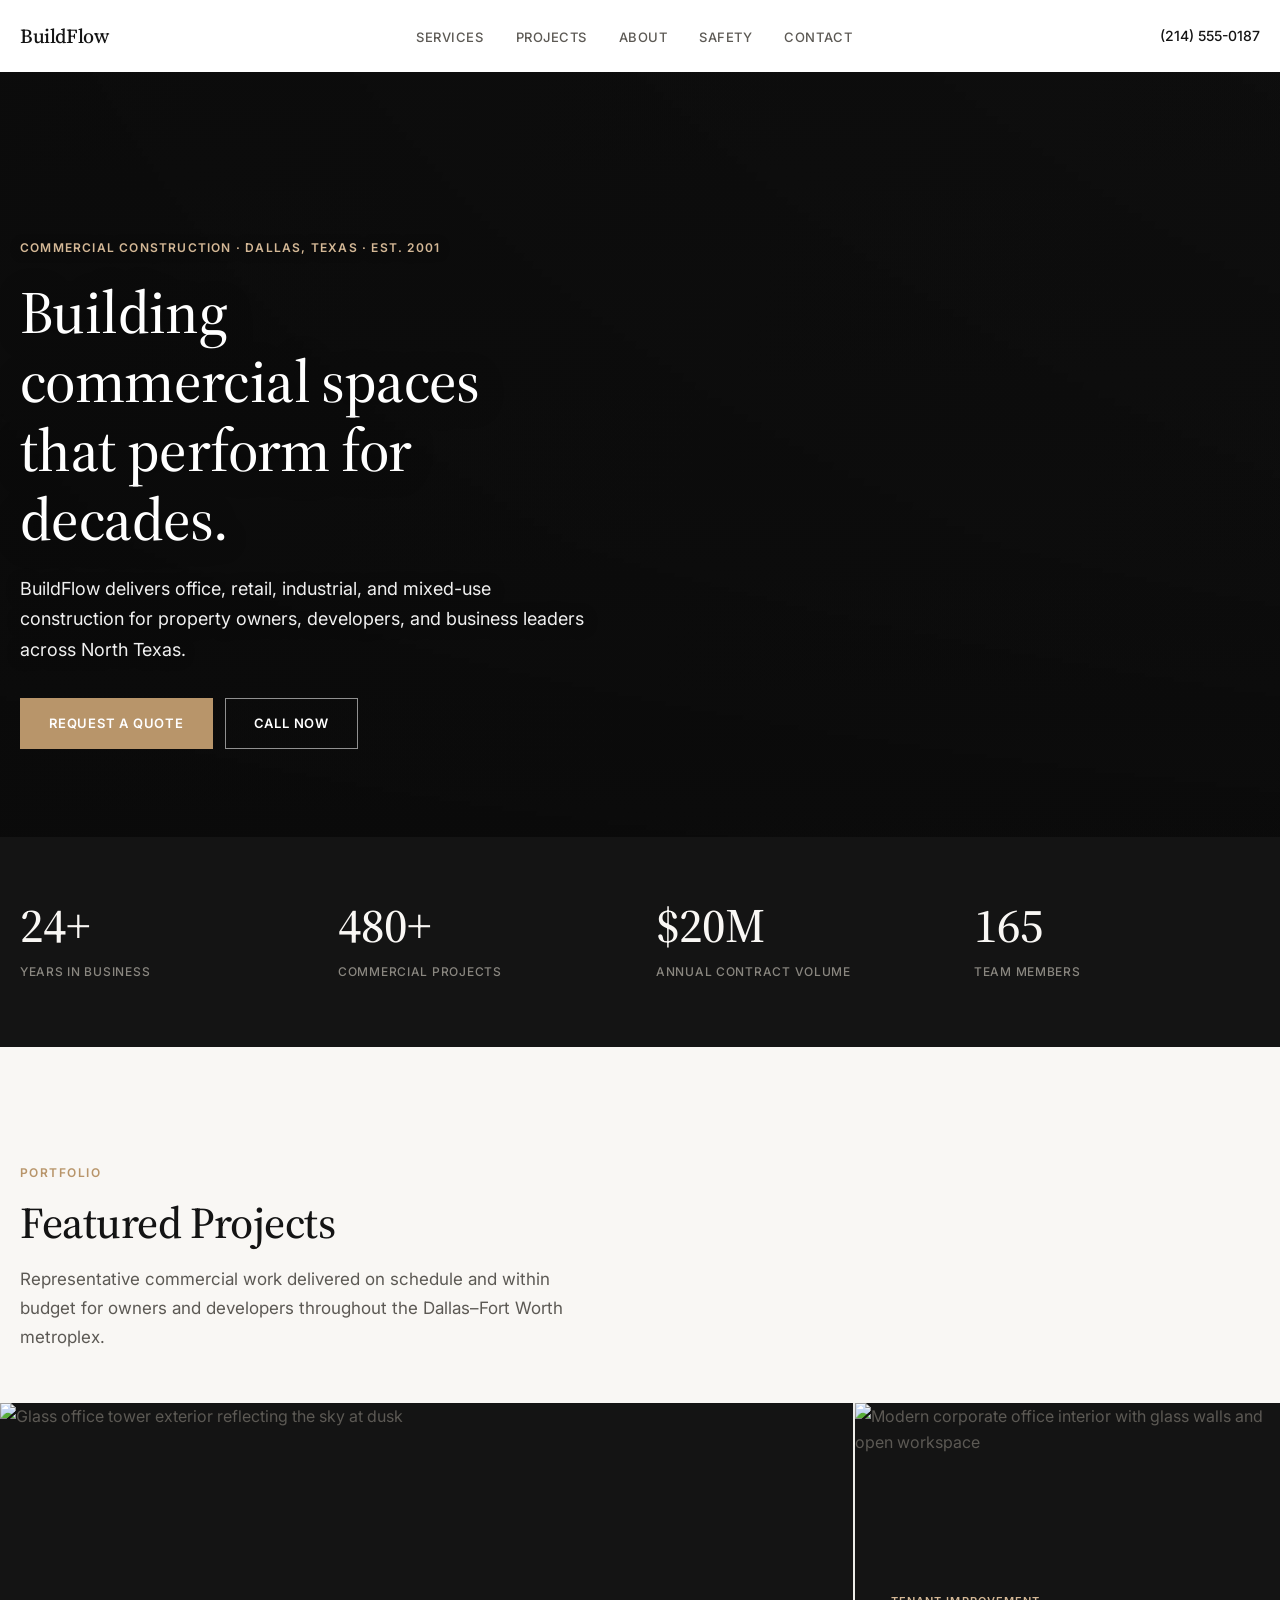
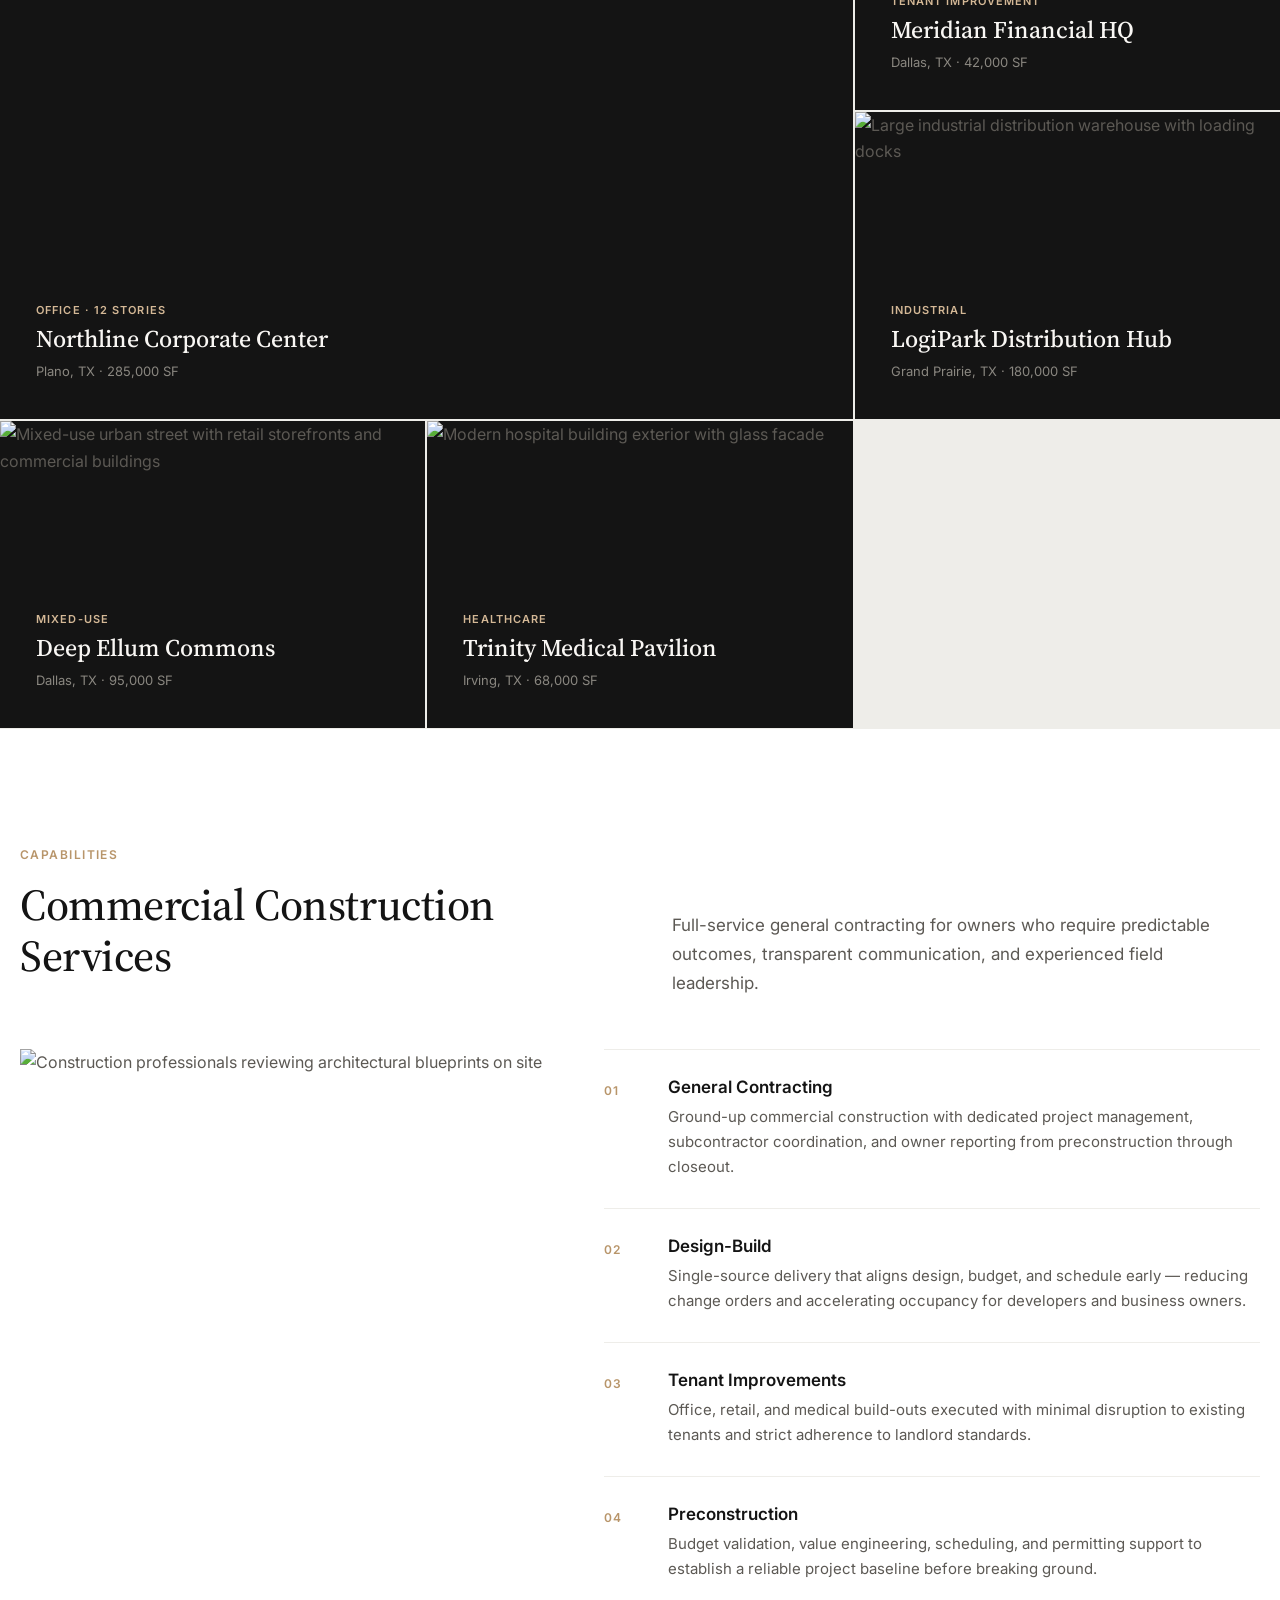
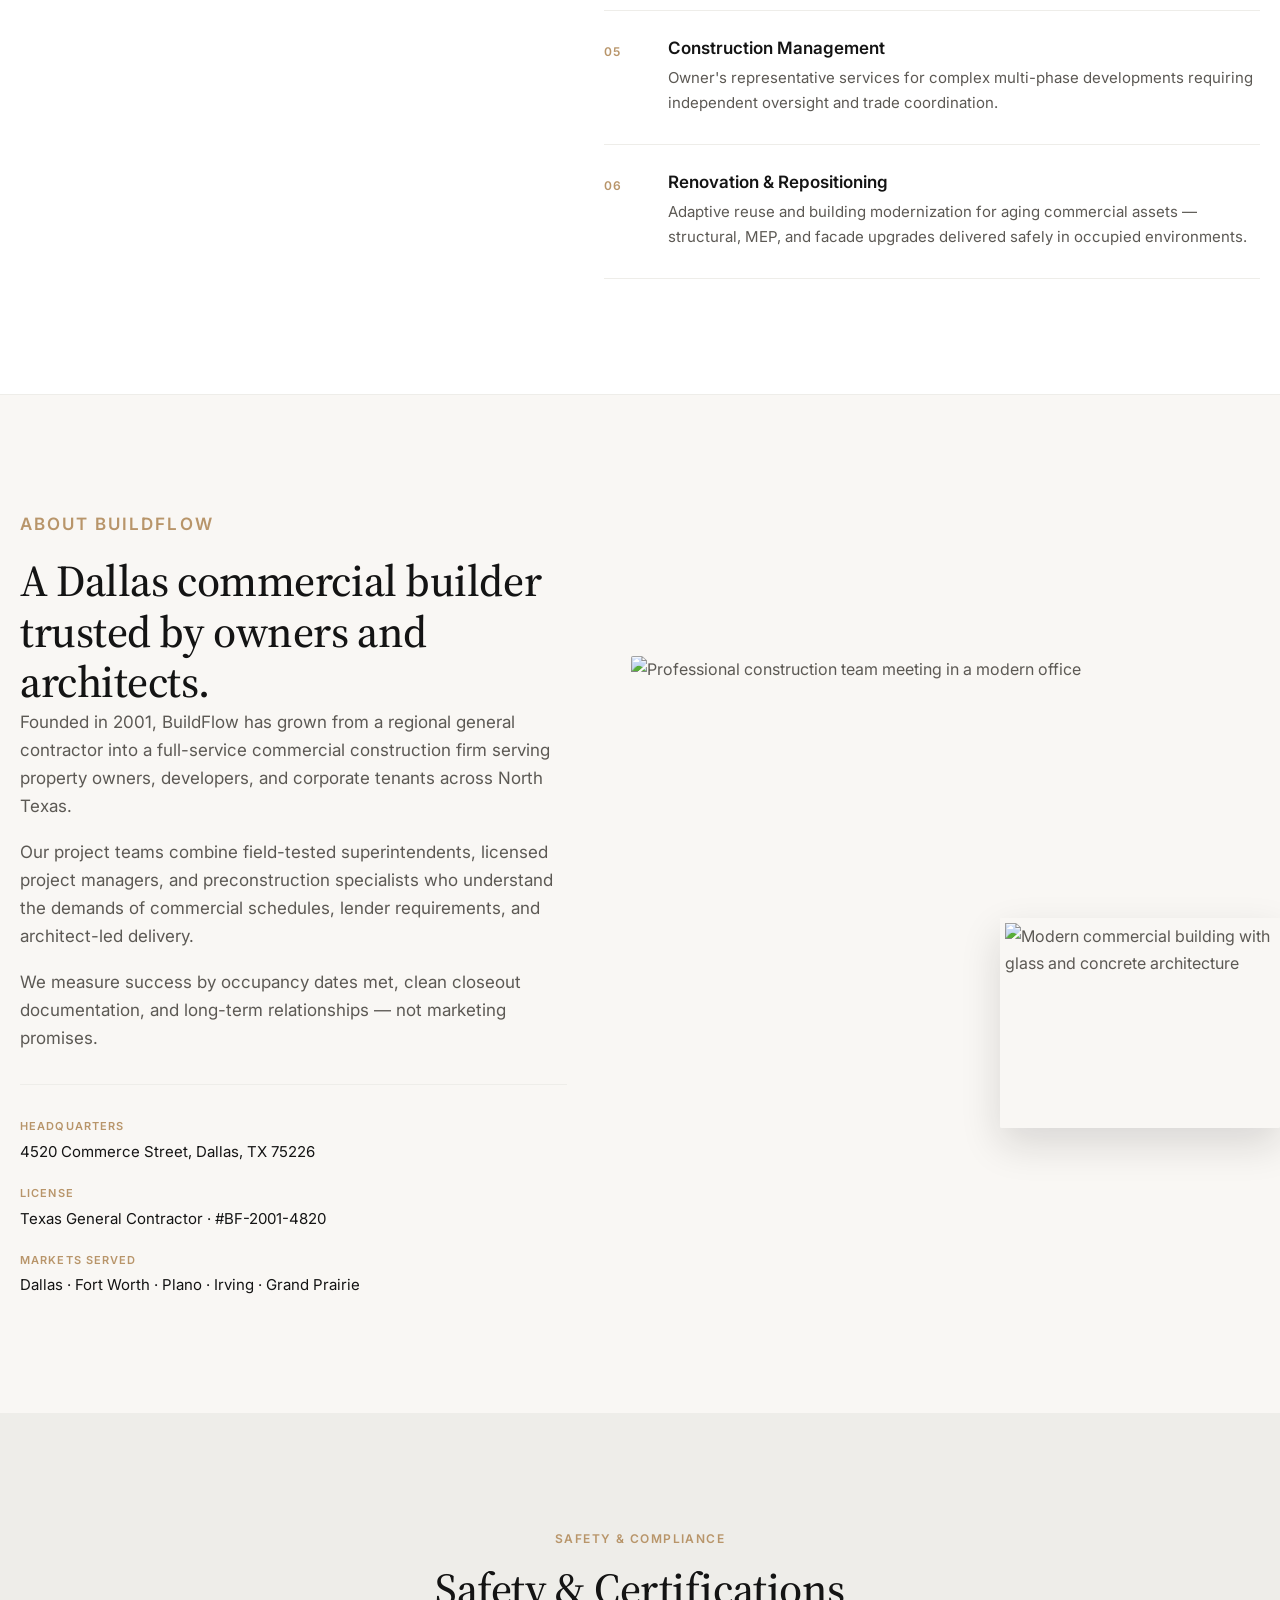
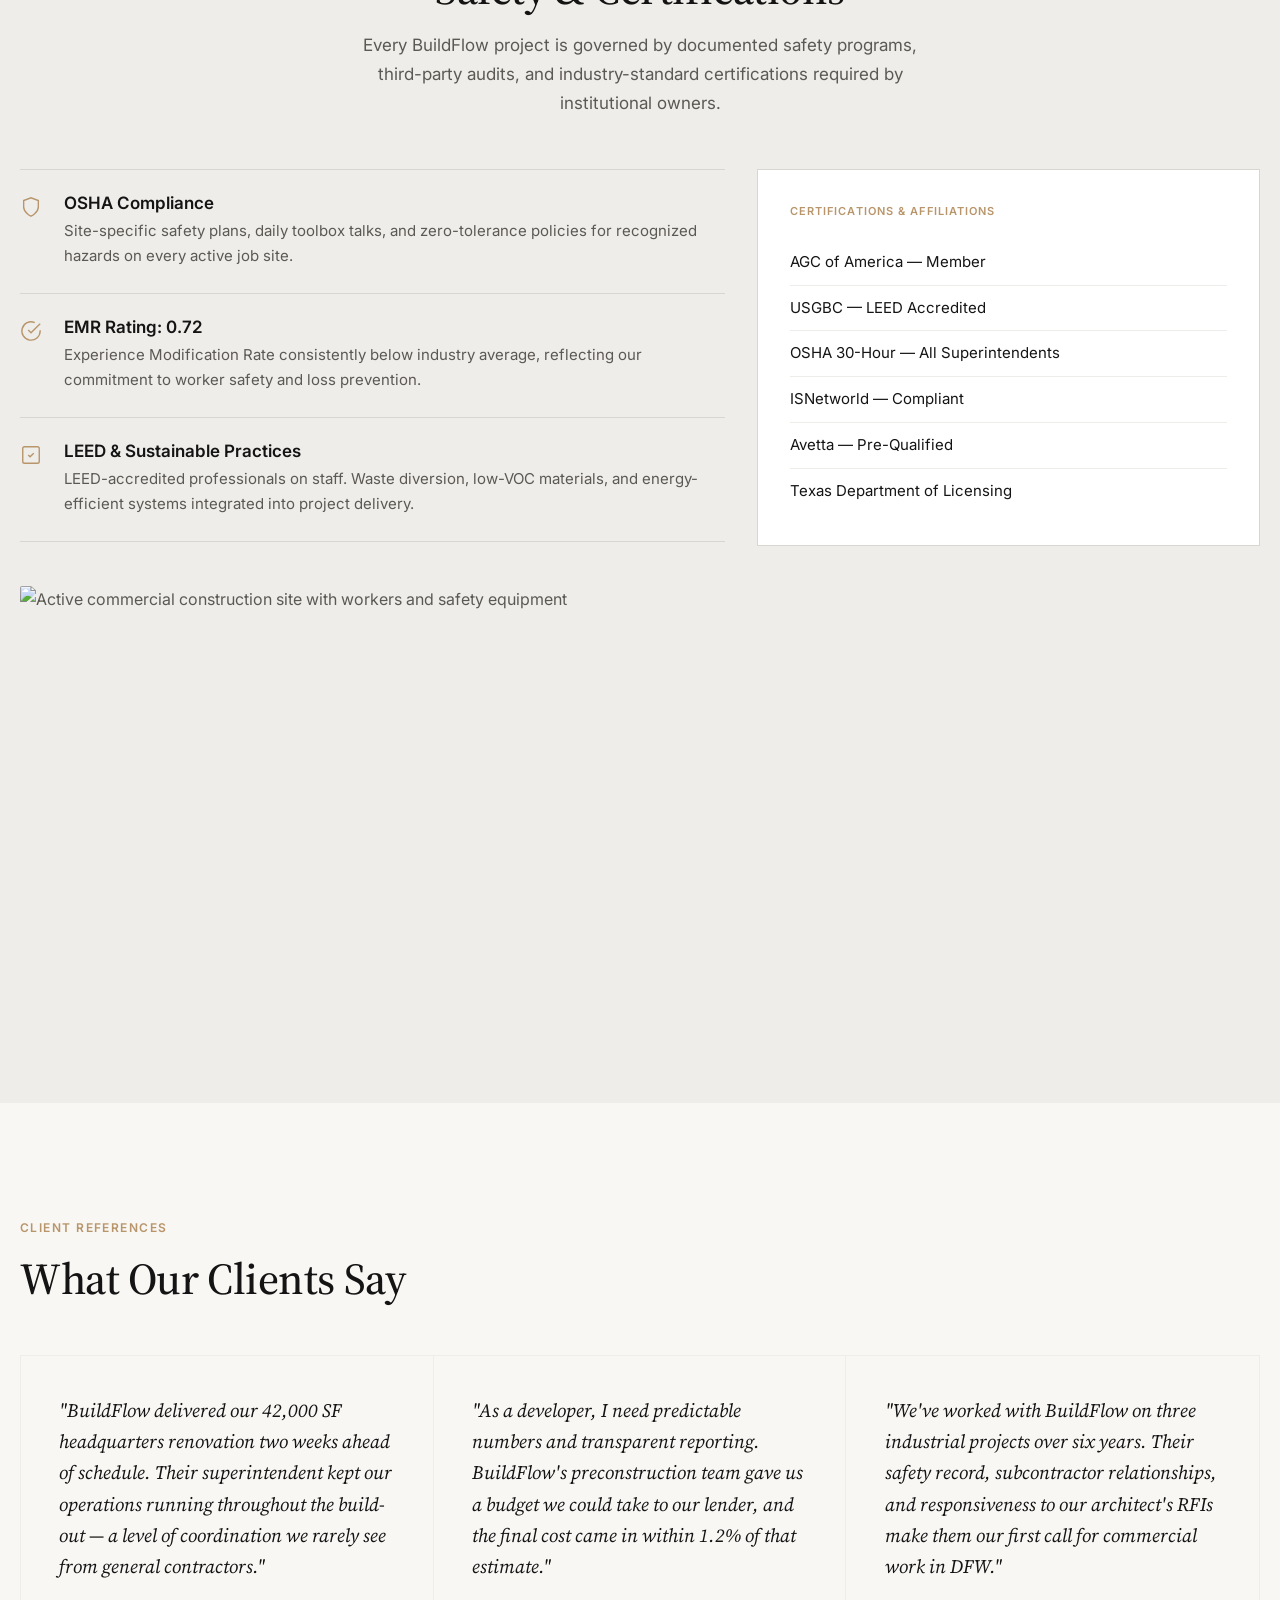
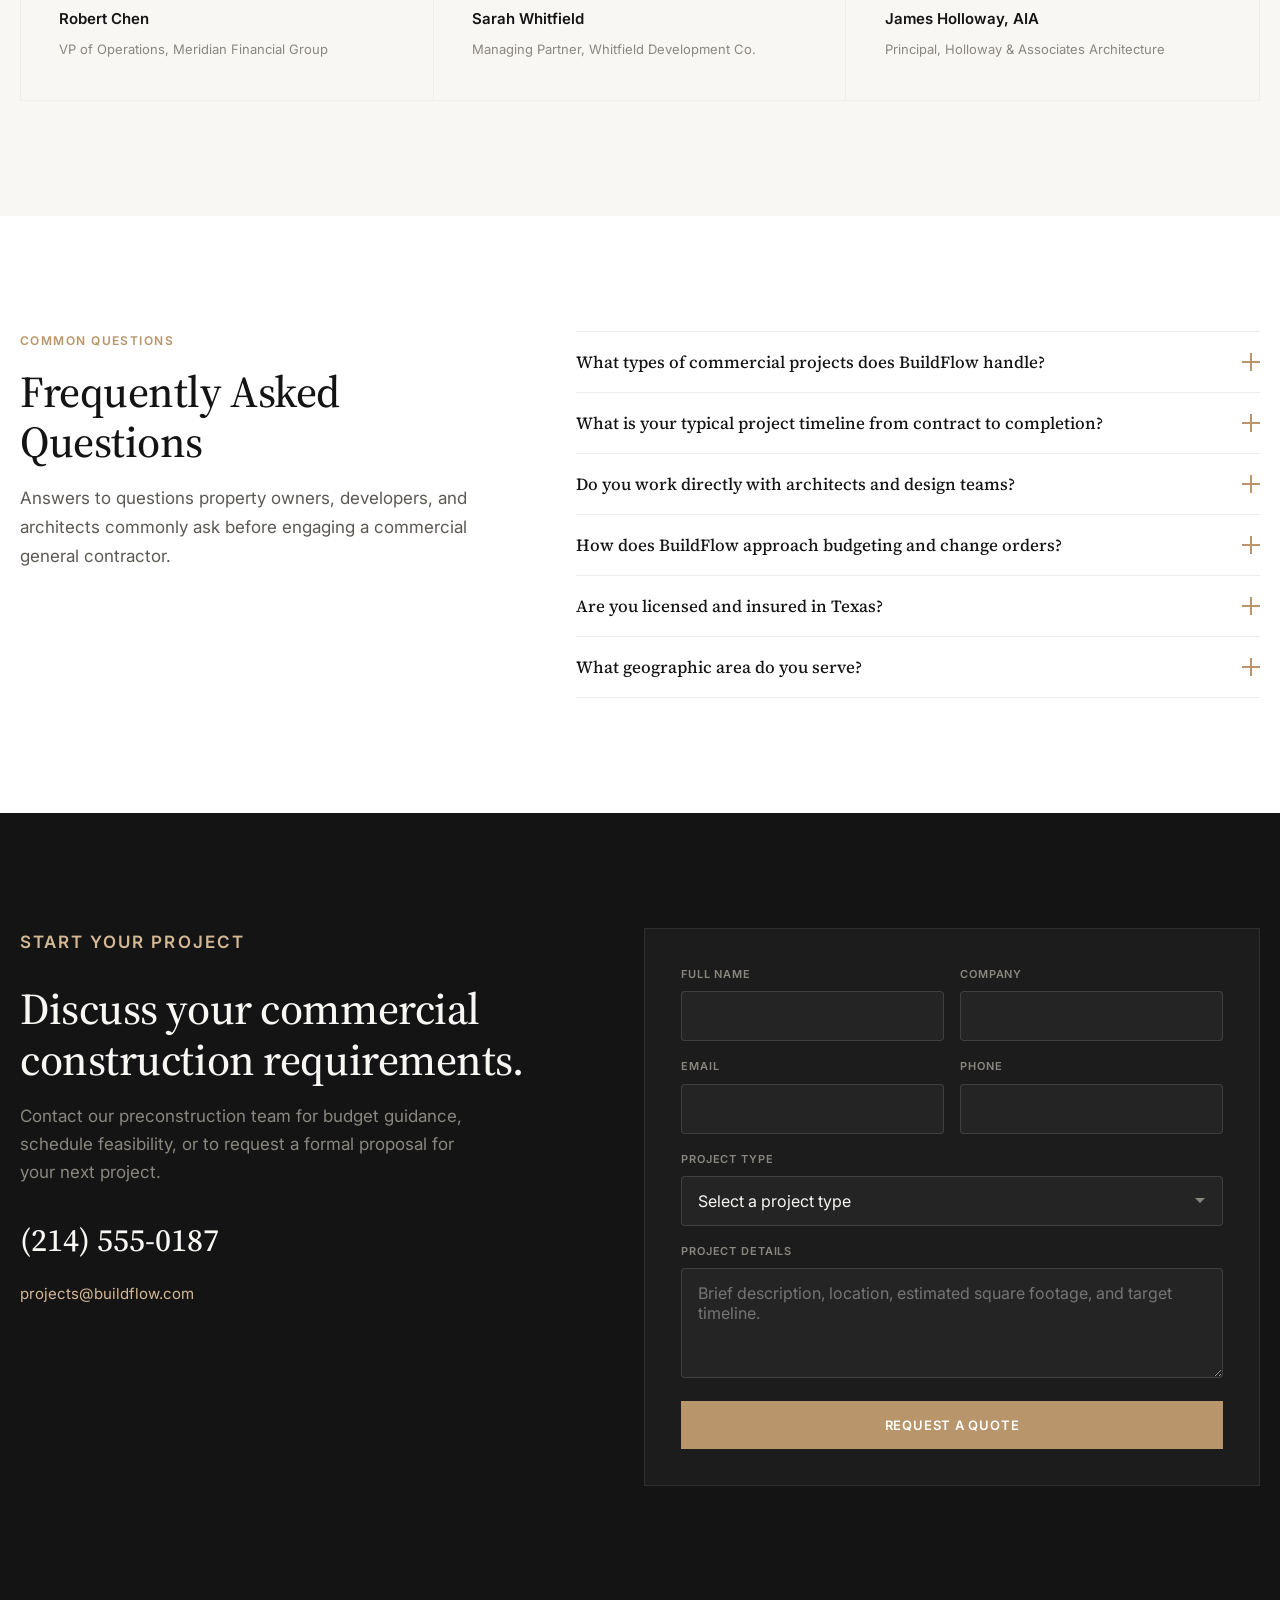
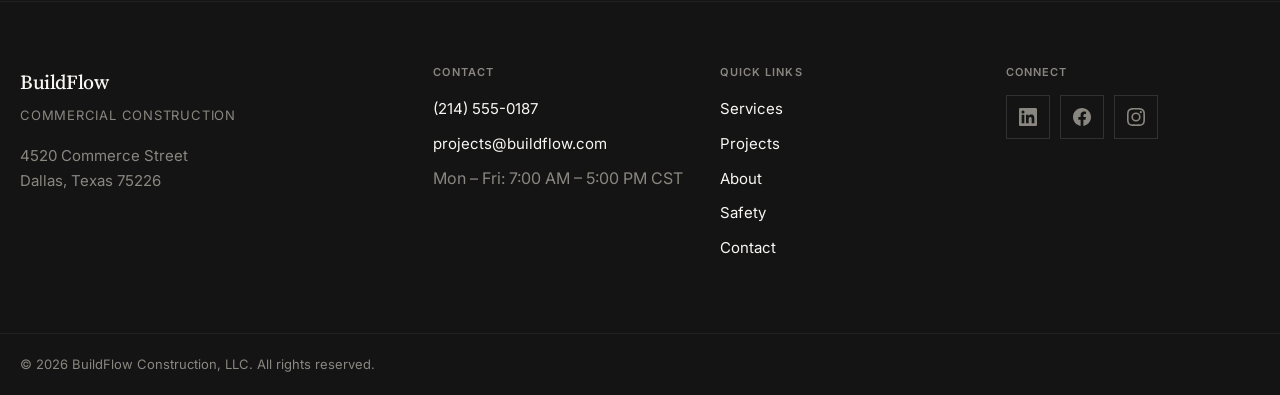
==== commit 98ede3f7: "Restore corporate BuildFlow site with mobile polish, favicon, and final assets. Revert blueprint sty" ====
--- a/index.html
+++ b/index.html
@@ -2,17 +2,21 @@
 <html lang="en">
 <head>
   <meta charset="UTF-8">
-  <meta name="viewport" content="width=device-width, initial-scale=1.0">
+  <meta name="viewport" content="width=device-width, initial-scale=1.0, viewport-fit=cover">
   <meta name="description" content="BuildFlow — Commercial construction services in Dallas, Texas. General contracting, design-build, and tenant improvements for property owners and developers.">
+  <meta name="theme-color" content="#141414">
+  <meta name="apple-mobile-web-app-capable" content="yes">
+  <meta name="apple-mobile-web-app-status-bar-style" content="default">
   <title>BuildFlow | Commercial Construction — Dallas, Texas</title>
+  <link rel="icon" type="image/png" sizes="512x512" href="assets/favicon.png">
+  <link rel="apple-touch-icon" href="assets/apple-touch-icon.png">
   <link rel="preconnect" href="https://fonts.googleapis.com">
   <link rel="preconnect" href="https://fonts.gstatic.com" crossorigin>
-  <link href="https://fonts.googleapis.com/css2?family=Big+Shoulders+Display:wght@500;600;700&family=IBM+Plex+Mono:wght@400;500&family=Inter:wght@400;500;600&display=swap" rel="stylesheet">
+  <link href="https://fonts.googleapis.com/css2?family=Inter:wght@400;500;600&family=Source+Serif+4:opsz,wght@8..60,400;8..60,500;8..60,600&display=swap" rel="stylesheet">
   <link rel="stylesheet" href="css/styles.css">
 </head>
 <body>
 
-  <!-- Header -->
   <header class="site-header" id="top">
     <div class="container header-inner">
       <a href="#top" class="logo" aria-label="BuildFlow home">
@@ -49,53 +53,52 @@
 
   <main>
 
-    <!-- Hero -->
-    <section class="hero bp-grid-bg" aria-label="Introduction">
+    <section class="hero" aria-label="Introduction">
+      <div class="hero-media">
+        <img
+          src="https://images.unsplash.com/photo-1541888946425-d81bb19240f5?w=1920&q=85&auto=format&fit=crop"
+          alt="Commercial construction site with steel framework at sunset"
+          width="1920"
+          height="1080"
+          fetchpriority="high"
+        >
+      </div>
+      <div class="hero-overlay"></div>
       <div class="container hero-content">
-        <div class="hero-frame bp-frame bp-frame--full">
-          <p class="hero-eyebrow">Commercial Construction · Dallas, Texas · Est. 2001</p>
-          <h1>Building commercial spaces that perform for decades.</h1>
-          <p class="hero-lead">BuildFlow delivers office, retail, industrial, and mixed-use construction for property owners, developers, and business leaders across North Texas.</p>
-          <div class="hero-actions">
-            <a href="#contact" class="btn btn-primary">Request a Quote</a>
-            <a href="tel:+12145550187" class="btn btn-secondary">Call Now</a>
-          </div>
-        </div>
-      </div>
-    </section>
-
-    <!-- Company Statistics -->
+        <p class="hero-eyebrow hero-animate">Commercial Construction · Dallas, Texas · Est. 2001</p>
+        <h1 class="hero-animate">Building commercial spaces that perform for decades.</h1>
+        <p class="hero-lead hero-animate">BuildFlow delivers office, retail, industrial, and mixed-use construction for property owners, developers, and business leaders across North Texas.</p>
+        <div class="hero-actions hero-animate">
+          <a href="#contact" class="btn btn-primary">Request a Quote</a>
+          <a href="tel:+12145550187" class="btn btn-secondary">Call Now</a>
+        </div>
+      </div>
+    </section>
+
     <section class="stats" aria-label="Company statistics">
       <div class="container">
-        <div class="title-block bp-frame">
-          <div class="title-block-header">
-            <span class="title-block-meta">BuildFlow — Company Data</span>
-            <span class="title-block-meta title-block-meta--accent">Sheet 01 / Rev. A</span>
-          </div>
-          <ul class="stats-grid">
-            <li>
-              <span class="stat-value">2001</span>
-              <span class="stat-label">Year Founded</span>
-            </li>
-            <li>
-              <span class="stat-value">480+</span>
-              <span class="stat-label">Commercial Projects</span>
-            </li>
-            <li>
-              <span class="stat-value">$20M</span>
-              <span class="stat-label">Annual Contract Volume</span>
-            </li>
-            <li>
-              <span class="stat-value">165</span>
-              <span class="stat-label">Team Members</span>
-            </li>
-          </ul>
-        </div>
-      </div>
-    </section>
-
-    <!-- Featured Projects -->
-    <section class="section section--paper projects" id="projects" aria-labelledby="projects-heading">
+        <ul class="stats-grid">
+          <li class="stat-item">
+            <span class="stat-value" data-count="24">24+</span>
+            <span class="stat-label">Years in Business</span>
+          </li>
+          <li class="stat-item">
+            <span class="stat-value">480+</span>
+            <span class="stat-label">Commercial Projects</span>
+          </li>
+          <li class="stat-item">
+            <span class="stat-value">$20M</span>
+            <span class="stat-label">Annual Contract Volume</span>
+          </li>
+          <li class="stat-item">
+            <span class="stat-value" data-count="165">165</span>
+            <span class="stat-label">Team Members</span>
+          </li>
+        </ul>
+      </div>
+    </section>
+
+    <section class="section projects reveal" id="projects" aria-labelledby="projects-heading">
       <div class="container">
         <header class="section-header">
           <p class="section-eyebrow">Portfolio</p>
@@ -104,13 +107,13 @@
         </header>
       </div>
       <div class="projects-grid">
-        <article class="project-card project-card--large">
+        <article class="project-card project-card--large reveal">
           <a href="#contact" class="project-link">
             <img
-              src="https://images.unsplash.com/photo-1486406146926-c627a92ad1ab?w=1200&q=80"
-              alt="Glass office tower exterior at dusk"
-              width="1200"
-              height="800"
+              src="https://images.unsplash.com/photo-1486406146926-c627a92ad1ab?w=1400&q=85&auto=format&fit=crop"
+              alt="Glass office tower exterior reflecting the sky at dusk"
+              width="1400"
+              height="900"
               loading="lazy"
             >
             <div class="project-info">
@@ -120,13 +123,13 @@
             </div>
           </a>
         </article>
-        <article class="project-card">
+        <article class="project-card reveal">
           <a href="#contact" class="project-link">
             <img
-              src="https://images.unsplash.com/photo-1497366216548-37526070297c?w=800&q=80"
-              alt="Modern corporate office interior with open workspace"
-              width="800"
-              height="600"
+              src="https://images.unsplash.com/photo-1497366216548-37526070297c?w=900&q=85&auto=format&fit=crop"
+              alt="Modern corporate office interior with glass walls and open workspace"
+              width="900"
+              height="650"
               loading="lazy"
             >
             <div class="project-info">
@@ -136,13 +139,13 @@
             </div>
           </a>
         </article>
-        <article class="project-card">
+        <article class="project-card reveal">
           <a href="#contact" class="project-link">
             <img
-              src="https://images.unsplash.com/photo-1565008576549-57569a49371d?w=800&q=80"
-              alt="Large industrial distribution warehouse exterior"
-              width="800"
-              height="600"
+              src="https://images.unsplash.com/photo-1565008576549-57569a49371d?w=900&q=85&auto=format&fit=crop"
+              alt="Large industrial distribution warehouse with loading docks"
+              width="900"
+              height="650"
               loading="lazy"
             >
             <div class="project-info">
@@ -152,13 +155,13 @@
             </div>
           </a>
         </article>
-        <article class="project-card">
+        <article class="project-card reveal">
           <a href="#contact" class="project-link">
             <img
-              src="https://images.unsplash.com/photo-1449824913935-59a10b8d2000?w=800&q=80"
-              alt="Mixed-use urban building with retail storefronts"
-              width="800"
-              height="600"
+              src="https://images.unsplash.com/photo-1449824913935-59a10b8d2000?w=900&q=85&auto=format&fit=crop"
+              alt="Mixed-use urban street with retail storefronts and commercial buildings"
+              width="900"
+              height="650"
               loading="lazy"
             >
             <div class="project-info">
@@ -168,13 +171,13 @@
             </div>
           </a>
         </article>
-        <article class="project-card">
+        <article class="project-card reveal">
           <a href="#contact" class="project-link">
             <img
-              src="https://images.unsplash.com/photo-1538108149393-fbbd81895907?w=800&q=80"
-              alt="Modern hospital and medical center building exterior"
-              width="800"
-              height="600"
+              src="https://images.unsplash.com/photo-1587351021759-3e566b6af7cc?w=900&q=85&auto=format&fit=crop"
+              alt="Modern hospital building exterior with glass facade"
+              width="900"
+              height="650"
               loading="lazy"
             >
             <div class="project-info">
@@ -187,8 +190,7 @@
       </div>
     </section>
 
-    <!-- Services -->
-    <section class="section section--paper services" id="services" aria-labelledby="services-heading">
+    <section class="section services reveal" id="services" aria-labelledby="services-heading">
       <div class="container">
         <header class="section-header section-header--split">
           <div>
@@ -198,52 +200,52 @@
           <p class="section-desc">Full-service general contracting for owners who require predictable outcomes, transparent communication, and experienced field leadership.</p>
         </header>
         <div class="services-layout">
-          <div class="services-image">
-            <img
-              src="https://images.unsplash.com/photo-1503387762-592deb58ef4e?w=900&q=80"
-              alt="Construction professionals reviewing architectural plans on site"
-              width="900"
-              height="1100"
+          <div class="services-image reveal">
+            <img
+              src="https://images.unsplash.com/photo-1503387762-592deb58ef4e?w=1000&q=85&auto=format&fit=crop"
+              alt="Construction professionals reviewing architectural blueprints on site"
+              width="1000"
+              height="1200"
               loading="lazy"
             >
           </div>
           <ul class="services-list">
-            <li class="service-item">
+            <li class="service-item reveal">
               <span class="service-num">01</span>
               <div>
                 <h3>General Contracting</h3>
                 <p>Ground-up commercial construction with dedicated project management, subcontractor coordination, and owner reporting from preconstruction through closeout.</p>
               </div>
             </li>
-            <li class="service-item">
+            <li class="service-item reveal">
               <span class="service-num">02</span>
               <div>
                 <h3>Design-Build</h3>
                 <p>Single-source delivery that aligns design, budget, and schedule early — reducing change orders and accelerating occupancy for developers and business owners.</p>
               </div>
             </li>
-            <li class="service-item">
+            <li class="service-item reveal">
               <span class="service-num">03</span>
               <div>
                 <h3>Tenant Improvements</h3>
                 <p>Office, retail, and medical build-outs executed with minimal disruption to existing tenants and strict adherence to landlord standards.</p>
               </div>
             </li>
-            <li class="service-item">
+            <li class="service-item reveal">
               <span class="service-num">04</span>
               <div>
                 <h3>Preconstruction</h3>
                 <p>Budget validation, value engineering, scheduling, and permitting support to establish a reliable project baseline before breaking ground.</p>
               </div>
             </li>
-            <li class="service-item">
+            <li class="service-item reveal">
               <span class="service-num">05</span>
               <div>
                 <h3>Construction Management</h3>
                 <p>Owner's representative services for complex multi-phase developments requiring independent oversight and trade coordination.</p>
               </div>
             </li>
-            <li class="service-item">
+            <li class="service-item reveal">
               <span class="service-num">06</span>
               <div>
                 <h3>Renovation &amp; Repositioning</h3>
@@ -255,8 +257,7 @@
       </div>
     </section>
 
-    <!-- About -->
-    <section class="section section--dark about" id="about" aria-labelledby="about-heading">
+    <section class="section about reveal" id="about" aria-labelledby="about-heading">
       <div class="container about-grid">
         <div class="about-content">
           <p class="section-eyebrow">About BuildFlow</p>
@@ -279,23 +280,21 @@
             </div>
           </dl>
         </div>
-        <div class="about-images">
-          <div class="about-img-wrap">
-            <img
-              src="https://images.unsplash.com/photo-1521737711867-e3b97375f902?w=700&q=80"
-              alt="Professional team meeting in a modern office"
+        <div class="about-images reveal">
+          <div class="about-photo-stack">
+            <img
+              src="https://images.unsplash.com/photo-1521737711867-e3b97375f902?w=800&q=85&auto=format&fit=crop"
+              alt="Professional construction team meeting in a modern office"
+              width="800"
+              height="560"
+              loading="lazy"
+              class="about-img-main"
+            >
+            <img
+              src="https://images.unsplash.com/photo-1487958449943-2429e8be8625?w=700&q=85&auto=format&fit=crop"
+              alt="Modern commercial building with glass and concrete architecture"
               width="700"
-              height="500"
-              loading="lazy"
-              class="about-img-main"
-            >
-          </div>
-          <div class="about-img-wrap">
-            <img
-              src="https://images.unsplash.com/photo-1581092918056-0c4c3acd3789?w=500&q=80"
-              alt="Construction engineer reviewing blueprints at a commercial job site"
-              width="500"
-              height="400"
+              height="520"
               loading="lazy"
               class="about-img-secondary"
             >
@@ -304,8 +303,7 @@
       </div>
     </section>
 
-    <!-- Safety & Certifications -->
-    <section class="section section--dark bp-grid-bg safety" id="safety" aria-labelledby="safety-heading">
+    <section class="section safety reveal" id="safety" aria-labelledby="safety-heading">
       <div class="container">
         <header class="section-header section-header--center">
           <p class="section-eyebrow">Safety &amp; Compliance</p>
@@ -315,21 +313,21 @@
         <div class="safety-grid">
           <div class="safety-content">
             <ul class="safety-points">
-              <li>
+              <li class="reveal">
                 <svg class="icon" viewBox="0 0 24 24" fill="none" stroke="currentColor" stroke-width="1.5" aria-hidden="true"><path d="M12 22s8-4 8-10V5l-8-3-8 3v7c0 6 8 10 8 10z"/></svg>
                 <div>
                   <h3>OSHA Compliance</h3>
                   <p>Site-specific safety plans, daily toolbox talks, and zero-tolerance policies for recognized hazards on every active job site.</p>
                 </div>
               </li>
-              <li>
+              <li class="reveal">
                 <svg class="icon" viewBox="0 0 24 24" fill="none" stroke="currentColor" stroke-width="1.5" aria-hidden="true"><path d="M22 11.08V12a10 10 0 1 1-5.93-9.14"/><polyline points="22 4 12 14.01 9 11.01"/></svg>
                 <div>
                   <h3>EMR Rating: 0.72</h3>
                   <p>Experience Modification Rate consistently below industry average, reflecting our commitment to worker safety and loss prevention.</p>
                 </div>
               </li>
-              <li>
+              <li class="reveal">
                 <svg class="icon" viewBox="0 0 24 24" fill="none" stroke="currentColor" stroke-width="1.5" aria-hidden="true"><rect x="3" y="3" width="18" height="18" rx="2"/><path d="M9 12l2 2 4-4"/></svg>
                 <div>
                   <h3>LEED &amp; Sustainable Practices</h3>
@@ -338,7 +336,7 @@
               </li>
             </ul>
           </div>
-          <div class="certifications">
+          <div class="certifications reveal">
             <p class="cert-label">Certifications &amp; Affiliations</p>
             <ul class="cert-list">
               <li>AGC of America — Member</li>
@@ -350,41 +348,40 @@
             </ul>
           </div>
         </div>
-        <div class="safety-banner">
+        <div class="safety-banner reveal">
           <img
-            src="https://images.unsplash.com/photo-1541888946425-d81bb19240f5?w=1400&q=80"
-            alt="Active commercial construction site with safety equipment and workers"
-            width="1400"
-            height="500"
+            src="https://images.unsplash.com/photo-1504307651254-35680f356dfd?w=1600&q=85&auto=format&fit=crop"
+            alt="Active commercial construction site with workers and safety equipment"
+            width="1600"
+            height="560"
             loading="lazy"
           >
         </div>
       </div>
     </section>
 
-    <!-- Testimonials -->
-    <section class="section section--paper testimonials" aria-labelledby="testimonials-heading">
+    <section class="section testimonials reveal" aria-labelledby="testimonials-heading">
       <div class="container">
         <header class="section-header">
           <p class="section-eyebrow">Client References</p>
           <h2 id="testimonials-heading">What Our Clients Say</h2>
         </header>
         <div class="testimonials-grid">
-          <blockquote class="testimonial">
+          <blockquote class="testimonial reveal">
             <p>"BuildFlow delivered our 42,000 SF headquarters renovation two weeks ahead of schedule. Their superintendent kept our operations running throughout the build-out — a level of coordination we rarely see from general contractors."</p>
             <footer>
               <cite>Robert Chen</cite>
               <span>VP of Operations, Meridian Financial Group</span>
             </footer>
           </blockquote>
-          <blockquote class="testimonial">
+          <blockquote class="testimonial reveal">
             <p>"As a developer, I need predictable numbers and transparent reporting. BuildFlow's preconstruction team gave us a budget we could take to our lender, and the final cost came in within 1.2% of that estimate."</p>
             <footer>
               <cite>Sarah Whitfield</cite>
               <span>Managing Partner, Whitfield Development Co.</span>
             </footer>
           </blockquote>
-          <blockquote class="testimonial">
+          <blockquote class="testimonial reveal">
             <p>"We've worked with BuildFlow on three industrial projects over six years. Their safety record, subcontractor relationships, and responsiveness to our architect's RFIs make them our first call for commercial work in DFW."</p>
             <footer>
               <cite>James Holloway, AIA</cite>
@@ -395,8 +392,7 @@
       </div>
     </section>
 
-    <!-- FAQ -->
-    <section class="section section--dark faq" aria-labelledby="faq-heading">
+    <section class="section faq reveal" aria-labelledby="faq-heading">
       <div class="container faq-layout">
         <header class="section-header">
           <p class="section-eyebrow">Common Questions</p>
@@ -474,8 +470,7 @@
       </div>
     </section>
 
-    <!-- Final CTA -->
-    <section class="section section--dark bp-grid-bg cta" id="contact" aria-labelledby="cta-heading">
+    <section class="section cta reveal" id="contact" aria-labelledby="cta-heading">
       <div class="container cta-grid">
         <div class="cta-content">
           <p class="section-eyebrow section-eyebrow--light">Start Your Project</p>
@@ -486,7 +481,7 @@
             <a href="mailto:projects@buildflow.com" class="cta-email">projects@buildflow.com</a>
           </div>
         </div>
-        <form class="contact-form" action="#" method="post">
+        <form class="contact-form reveal" action="#" method="post">
           <div class="form-row">
             <div class="form-group">
               <label for="name">Full Name</label>
@@ -500,11 +495,11 @@
           <div class="form-row">
             <div class="form-group">
               <label for="email">Email</label>
-              <input type="email" id="email" name="email" required autocomplete="email">
+              <input type="email" id="email" name="email" required autocomplete="email" inputmode="email">
             </div>
             <div class="form-group">
               <label for="phone">Phone</label>
-              <input type="tel" id="phone" name="phone" required autocomplete="tel">
+              <input type="tel" id="phone" name="phone" required autocomplete="tel" inputmode="tel">
             </div>
           </div>
           <div class="form-group">
@@ -530,7 +525,6 @@
 
   </main>
 
-  <!-- Footer -->
   <footer class="site-footer">
     <div class="container footer-grid">
       <div class="footer-brand">
--- a/css/styles.css
+++ b/css/styles.css
@@ -1,37 +1,34 @@
 /* ==========================================================================
-   BuildFlow — Blueprint / Engineering Drawing Design System
+   BuildFlow — Premium Corporate Construction
+   Near black · Warm white · Soft gray · Construction gold
    ========================================================================== */
 
 :root {
-  --bp-navy: #0a1628;
-  --bp-navy-mid: #0f1f3d;
-  --bp-navy-panel: #132847;
-  --bp-grid: rgba(96, 148, 210, 0.08);
-  --bp-grid-major: rgba(96, 148, 210, 0.16);
-  --bp-line: rgba(120, 175, 235, 0.35);
-  --bp-line-strong: rgba(120, 175, 235, 0.55);
-  --bp-text: #dce8f5;
-  --bp-text-muted: #7a94b8;
-  --bp-ink: #0a1628;
-  --bp-ink-muted: #3d5270;
-  --bp-paper: #eef2f7;
-  --bp-paper-line: #c5d3e3;
-  --bp-orange: #e8622a;
-  --bp-orange-hover: #cf5420;
-  --bp-orange-dim: rgba(232, 98, 42, 0.15);
-
-  --font-display: "Big Shoulders Display", sans-serif;
-  --font-mono: "IBM Plex Mono", monospace;
-  --font-body: "Inter", -apple-system, BlinkMacSystemFont, "Segoe UI", sans-serif;
+  --color-black: #141414;
+  --color-black-soft: #1c1c1c;
+  --color-white: #f9f7f4;
+  --color-white-pure: #ffffff;
+  --color-gray-100: #eeede9;
+  --color-gray-200: #d8d6d1;
+  --color-gray-400: #8a8780;
+  --color-gray-600: #5c5954;
+  --color-gold: #b8956a;
+  --color-gold-dark: #9a7a52;
+  --color-gold-light: #d4b896;
+
+  --font-serif: "Source Serif 4", Georgia, "Times New Roman", serif;
+  --font-sans: "Inter", -apple-system, BlinkMacSystemFont, "Segoe UI", sans-serif;
 
   --container-max: 1280px;
   --container-wide: 1440px;
   --header-height: 72px;
-  --section-space: clamp(4.5rem, 9vw, 7rem);
-  --transition: 220ms ease;
-}
-
-/* Reset
+  --section-space: clamp(4rem, 9vw, 7.5rem);
+  --ease-out: cubic-bezier(0.22, 1, 0.36, 1);
+  --transition: 280ms var(--ease-out);
+  --reveal-distance: 28px;
+}
+
+/* Reset & iOS base
    ========================================================================== */
 
 *,
@@ -44,7 +41,8 @@
 
 html {
   scroll-behavior: smooth;
-  scroll-padding-top: var(--header-height);
+  scroll-padding-top: calc(var(--header-height) + env(safe-area-inset-top, 0px));
+  -webkit-text-size-adjust: 100%;
 }
 
 @media (prefers-reduced-motion: reduce) {
@@ -54,17 +52,27 @@
   *::before,
   *::after {
     animation-duration: 0.01ms !important;
+    animation-iteration-count: 1 !important;
     transition-duration: 0.01ms !important;
   }
+
+  .reveal {
+    opacity: 1 !important;
+    transform: none !important;
+  }
 }
 
 body {
-  font-family: var(--font-body);
+  font-family: var(--font-sans);
   font-size: 1rem;
   line-height: 1.65;
-  color: var(--bp-ink-muted);
-  background-color: var(--bp-paper);
+  color: var(--color-gray-600);
+  background-color: var(--color-white);
   -webkit-font-smoothing: antialiased;
+  -moz-osx-font-smoothing: grayscale;
+  overflow-x: hidden;
+  -webkit-tap-highlight-color: transparent;
+  padding-bottom: env(safe-area-inset-bottom, 0px);
 }
 
 img {
@@ -86,192 +94,120 @@
   width: 100%;
   max-width: var(--container-max);
   margin-inline: auto;
-  padding-inline: clamp(1.25rem, 4vw, 2.5rem);
-}
-
-/* Blueprint utilities
-   ========================================================================== */
-
-.bp-grid-bg {
-  background-color: var(--bp-navy);
-  background-image:
-    linear-gradient(var(--bp-grid) 1px, transparent 1px),
-    linear-gradient(90deg, var(--bp-grid) 1px, transparent 1px),
-    linear-gradient(var(--bp-grid-major) 1px, transparent 1px),
-    linear-gradient(90deg, var(--bp-grid-major) 1px, transparent 1px);
-  background-size: 20px 20px, 20px 20px, 100px 100px, 100px 100px;
-}
-
-.bp-frame {
-  position: relative;
-  border: 1px solid var(--bp-line);
-}
-
-.bp-frame::before,
-.bp-frame::after {
-  content: "";
-  position: absolute;
-  width: 16px;
-  height: 16px;
-  pointer-events: none;
-}
-
-.bp-frame::before {
-  top: -1px;
-  left: -1px;
-  border-top: 2px solid var(--bp-orange);
-  border-left: 2px solid var(--bp-orange);
-}
-
-.bp-frame::after {
-  bottom: -1px;
-  right: -1px;
-  border-bottom: 2px solid var(--bp-orange);
-  border-right: 2px solid var(--bp-orange);
-}
-
-.bp-frame--light {
-  border-color: var(--bp-paper-line);
-}
-
-.bp-frame--light::before {
-  border-color: var(--bp-orange);
-}
-
-.bp-frame--light::after {
-  border-color: var(--bp-orange);
-}
-
-.bp-frame--full::before {
-  top: -1px;
-  right: -1px;
-  left: auto;
-  border-top: 2px solid var(--bp-orange);
-  border-right: 2px solid var(--bp-orange);
-  border-left: none;
-}
-
-.bp-frame--full::after {
-  bottom: -1px;
-  left: -1px;
-  right: auto;
-  border-bottom: 2px solid var(--bp-orange);
-  border-left: 2px solid var(--bp-orange);
-  border-right: none;
-}
+  padding-left: max(1.25rem, env(safe-area-inset-left, 0px));
+  padding-right: max(1.25rem, env(safe-area-inset-right, 0px));
+}
+
+/* Scroll reveal
+   ========================================================================== */
+
+.reveal {
+  opacity: 0;
+  transform: translateY(var(--reveal-distance));
+  transition:
+    opacity 0.85s var(--ease-out),
+    transform 0.85s var(--ease-out);
+}
+
+.reveal.is-visible {
+  opacity: 1;
+  transform: translateY(0);
+}
+
+.reveal:nth-child(2) { transition-delay: 0.06s; }
+.reveal:nth-child(3) { transition-delay: 0.12s; }
+.reveal:nth-child(4) { transition-delay: 0.18s; }
 
 /* Typography
    ========================================================================== */
 
 h1, h2, h3 {
-  font-family: var(--font-display);
+  font-family: var(--font-serif);
+  font-weight: 500;
+  color: var(--color-black);
+  line-height: 1.15;
+  letter-spacing: -0.01em;
+}
+
+h1 {
+  font-size: clamp(2rem, 5.5vw, 3.75rem);
+  max-width: 16ch;
+}
+
+h2 {
+  font-size: clamp(1.625rem, 3.5vw, 2.75rem);
+}
+
+h3 {
+  font-size: 1.0625rem;
+  font-family: var(--font-sans);
   font-weight: 600;
-  line-height: 1.05;
-  letter-spacing: 0.02em;
+  letter-spacing: 0;
+}
+
+.section-eyebrow {
+  font-size: 0.75rem;
+  font-weight: 600;
+  letter-spacing: 0.12em;
   text-transform: uppercase;
-}
-
-h1 {
-  font-size: clamp(2.5rem, 6vw, 4.25rem);
-  max-width: 14ch;
-}
-
-h2 {
-  font-size: clamp(1.75rem, 3.5vw, 2.75rem);
-}
-
-h3 {
-  font-size: 1rem;
-  font-family: var(--font-display);
-  font-weight: 600;
-  letter-spacing: 0.04em;
-  text-transform: uppercase;
-}
-
-.label-mono,
-.section-eyebrow,
-.hero-eyebrow,
-.stat-label,
-.project-type,
-.service-num,
-.cert-label,
-.form-group label,
-.footer-grid h3,
-.title-block-meta {
-  font-family: var(--font-mono);
-  font-size: 0.6875rem;
-  font-weight: 500;
-  letter-spacing: 0.1em;
-  text-transform: uppercase;
-}
-
-.section-eyebrow {
-  color: var(--bp-orange);
+  color: var(--color-gold);
   margin-bottom: 1rem;
 }
 
 .section-eyebrow--light {
-  color: var(--bp-orange);
+  color: var(--color-gold-light);
 }
 
 .section-desc {
-  font-size: 1rem;
-  color: var(--bp-ink-muted);
+  font-size: 1.0625rem;
+  color: var(--color-gray-600);
   max-width: 52ch;
   line-height: 1.7;
 }
 
-.section--dark h2,
-.section--dark h3 {
-  color: var(--bp-text);
-}
-
-.section--dark .section-desc {
-  color: var(--bp-text-muted);
-}
-
-.section--dark .section-eyebrow {
-  color: var(--bp-orange);
-}
-
-/* Buttons
+/* Buttons — 44px min touch target for iOS
    ========================================================================== */
 
 .btn {
   display: inline-flex;
   align-items: center;
   justify-content: center;
+  min-height: 48px;
   padding: 0.875rem 1.75rem;
-  font-family: var(--font-mono);
-  font-size: 0.75rem;
-  font-weight: 500;
-  letter-spacing: 0.08em;
+  font-family: var(--font-sans);
+  font-size: 0.8125rem;
+  font-weight: 600;
+  letter-spacing: 0.06em;
   text-transform: uppercase;
   border: 1px solid transparent;
   cursor: pointer;
-  transition: background-color var(--transition), border-color var(--transition), color var(--transition);
+  transition: background-color var(--transition), border-color var(--transition), color var(--transition), transform var(--transition);
+}
+
+.btn:active {
+  transform: scale(0.98);
 }
 
 .btn-primary {
-  background-color: var(--bp-orange);
-  border-color: var(--bp-orange);
-  color: #fff;
+  background-color: var(--color-gold);
+  border-color: var(--color-gold);
+  color: var(--color-white-pure);
 }
 
 .btn-primary:hover {
-  background-color: var(--bp-orange-hover);
-  border-color: var(--bp-orange-hover);
+  background-color: var(--color-gold-dark);
+  border-color: var(--color-gold-dark);
 }
 
 .btn-secondary {
   background-color: transparent;
-  border-color: var(--bp-line-strong);
-  color: var(--bp-text);
+  border-color: rgba(255, 255, 255, 0.55);
+  color: var(--color-white-pure);
 }
 
 .btn-secondary:hover {
-  border-color: var(--bp-text);
-  background-color: rgba(255, 255, 255, 0.04);
+  border-color: var(--color-white-pure);
+  background-color: rgba(255, 255, 255, 0.08);
 }
 
 .btn-full { width: 100%; }
@@ -285,21 +221,26 @@
   left: 0;
   right: 0;
   z-index: 100;
-  height: var(--header-height);
-  background-color: var(--bp-navy);
-  border-bottom: 1px solid var(--bp-line);
+  height: calc(var(--header-height) + env(safe-area-inset-top, 0px));
+  padding-top: env(safe-area-inset-top, 0px);
+  background-color: rgba(255, 255, 255, 0.96);
+  border-bottom: 1px solid transparent;
+  backdrop-filter: blur(12px);
+  -webkit-backdrop-filter: blur(12px);
+  transition: border-color var(--transition), box-shadow var(--transition), background-color var(--transition);
 }
 
 .site-header.scrolled {
-  box-shadow: 0 4px 24px rgba(0, 0, 0, 0.25);
+  border-bottom-color: var(--color-gray-100);
+  box-shadow: 0 4px 24px rgba(20, 20, 20, 0.06);
 }
 
 .header-inner {
   display: flex;
   align-items: center;
   justify-content: space-between;
-  height: 100%;
-  gap: 2rem;
+  height: var(--header-height);
+  gap: 1.5rem;
 }
 
 .logo {
@@ -309,12 +250,11 @@
 }
 
 .logo-text {
-  font-family: var(--font-display);
-  font-size: 1.375rem;
-  font-weight: 700;
-  color: var(--bp-text);
-  letter-spacing: 0.06em;
-  text-transform: uppercase;
+  font-family: var(--font-serif);
+  font-size: 1.25rem;
+  font-weight: 500;
+  color: var(--color-black);
+  letter-spacing: -0.02em;
 }
 
 .main-nav { display: none; }
@@ -325,45 +265,49 @@
 }
 
 .nav-list a {
-  font-family: var(--font-mono);
-  font-size: 0.6875rem;
+  font-size: 0.8125rem;
   font-weight: 500;
-  letter-spacing: 0.08em;
+  letter-spacing: 0.04em;
   text-transform: uppercase;
-  color: var(--bp-text-muted);
-}
-
-.nav-list a:hover { color: var(--bp-text); }
+  color: var(--color-gray-600);
+  padding-block: 0.5rem;
+}
+
+.nav-list a:hover { color: var(--color-black); }
 
 .header-phone {
   display: none;
-  font-family: var(--font-mono);
-  font-size: 0.8125rem;
-  color: var(--bp-orange);
+  align-items: center;
+  font-size: 0.875rem;
+  font-weight: 500;
+  color: var(--color-black);
   white-space: nowrap;
-}
-
-.header-phone:hover { color: var(--bp-text); }
+  min-height: 44px;
+}
+
+.header-phone:hover { color: var(--color-gold-dark); }
 
 .menu-toggle {
   display: flex;
   flex-direction: column;
   justify-content: center;
   gap: 6px;
-  width: 40px;
-  height: 40px;
+  width: 44px;
+  height: 44px;
   background: none;
-  border: 1px solid var(--bp-line);
+  border: 1px solid var(--color-gray-100);
+  border-radius: 4px;
   cursor: pointer;
-  padding: 8px;
+  padding: 10px;
+  flex-shrink: 0;
 }
 
 .menu-toggle span {
   display: block;
   width: 100%;
   height: 1.5px;
-  background-color: var(--bp-text);
-  transition: transform var(--transition), opacity var(--transition);
+  background-color: var(--color-black);
+  transition: transform 280ms var(--ease-out), opacity 280ms var(--ease-out);
 }
 
 .menu-toggle[aria-expanded="true"] span:first-child {
@@ -376,39 +320,58 @@
 
 .mobile-menu {
   position: absolute;
-  top: var(--header-height);
+  top: 100%;
   left: 0;
   right: 0;
-  background-color: var(--bp-navy-mid);
-  border-bottom: 1px solid var(--bp-line);
-  padding: 1.5rem clamp(1.25rem, 4vw, 2.5rem) 2rem;
+  background-color: var(--color-white-pure);
+  border-bottom: 1px solid var(--color-gray-100);
+  padding: 0 max(1.25rem, env(safe-area-inset-right)) max(1.5rem, env(safe-area-inset-bottom)) max(1.25rem, env(safe-area-inset-left));
+  max-height: 0;
+  overflow: hidden;
+  opacity: 0;
+  transition: max-height 0.45s var(--ease-out), opacity 0.35s var(--ease-out), padding 0.45s var(--ease-out);
+}
+
+.mobile-menu.is-open {
+  max-height: 420px;
+  opacity: 1;
+  padding-top: 1.25rem;
 }
 
 .mobile-menu ul {
   display: flex;
   flex-direction: column;
-  gap: 1.25rem;
+  gap: 0.25rem;
 }
 
 .mobile-menu a {
-  font-family: var(--font-mono);
-  font-size: 0.8125rem;
-  letter-spacing: 0.08em;
+  display: block;
+  font-size: 0.9375rem;
+  font-weight: 500;
+  letter-spacing: 0.04em;
   text-transform: uppercase;
-  color: var(--bp-text);
+  color: var(--color-black);
+  padding: 0.875rem 0;
+  min-height: 44px;
 }
 
 .mobile-phone {
-  display: inline-block;
-  margin-top: 1.5rem;
-  font-family: var(--font-mono);
-  font-size: 0.875rem;
-  color: var(--bp-orange);
+  display: inline-flex;
+  align-items: center;
+  margin-top: 1rem;
+  font-size: 1rem;
+  font-weight: 500;
+  color: var(--color-gold-dark);
+  min-height: 44px;
 }
 
 @media (min-width: 900px) {
   .main-nav { display: block; }
-  .header-phone { display: block; }
+
+  .header-phone {
+    display: inline-flex;
+  }
+
   .menu-toggle { display: none; }
 }
 
@@ -417,124 +380,184 @@
 
 .hero {
   position: relative;
-  min-height: calc(100vh - var(--header-height));
-  min-height: calc(100dvh - var(--header-height));
+  min-height: 85vh;
+  min-height: 85dvh;
   display: flex;
-  align-items: center;
-  margin-top: var(--header-height);
-  padding-block: clamp(3rem, 8vw, 5rem);
-}
-
-.hero-frame {
-  padding: clamp(2rem, 5vw, 3.5rem);
-  max-width: 820px;
-}
-
-.hero-frame::before,
-.hero-frame::after {
-  width: 24px;
-  height: 24px;
+  align-items: flex-end;
+  padding-bottom: clamp(2.5rem, 7vw, 5.5rem);
+  margin-top: calc(var(--header-height) + env(safe-area-inset-top, 0px));
+  overflow: hidden;
+  isolation: isolate;
+  background-color: var(--color-black);
+}
+
+.hero-media {
+  position: absolute;
+  inset: 0;
+  overflow: hidden;
+}
+
+.hero-media img {
+  width: 100%;
+  height: 100%;
+  min-width: 100%;
+  min-height: 100%;
+  object-fit: cover;
+  object-position: center 35%;
+  transform: scale(1.08);
+  animation: heroZoom 18s var(--ease-out) forwards;
+}
+
+@keyframes heroZoom {
+  from { transform: scale(1.08); }
+  to { transform: scale(1.12); }
+}
+
+.hero-overlay {
+  position: absolute;
+  inset: 0;
+  z-index: 1;
+  background:
+    linear-gradient(
+      105deg,
+      rgba(10, 10, 10, 0.72) 0%,
+      rgba(10, 10, 10, 0.55) 42%,
+      rgba(10, 10, 10, 0.32) 100%
+    ),
+    linear-gradient(
+      to top,
+      rgba(10, 10, 10, 0.82) 0%,
+      rgba(10, 10, 10, 0.58) 38%,
+      rgba(10, 10, 10, 0.35) 100%
+    );
+}
+
+.hero-content {
+  position: relative;
+  z-index: 2;
+  width: 100%;
 }
 
 .hero-eyebrow {
-  color: var(--bp-orange);
-  margin-bottom: 1.5rem;
+  font-size: 0.75rem;
+  font-weight: 600;
+  letter-spacing: 0.1em;
+  text-transform: uppercase;
+  color: var(--color-gold-light);
+  margin-bottom: 1.25rem;
+  text-shadow: 0 1px 10px rgba(0, 0, 0, 0.5);
 }
 
 .hero-content h1 {
-  color: var(--bp-text);
-  margin-bottom: 1.5rem;
+  color: var(--color-white-pure);
+  margin-bottom: 1.25rem;
+  text-shadow: 0 2px 28px rgba(0, 0, 0, 0.45);
 }
 
 .hero-lead {
-  font-size: clamp(1rem, 2vw, 1.125rem);
-  color: var(--bp-text-muted);
-  max-width: 50ch;
-  margin-bottom: 2.5rem;
+  font-size: clamp(1rem, 2.2vw, 1.125rem);
+  color: rgba(255, 255, 255, 0.94);
+  max-width: 52ch;
+  margin-bottom: 2rem;
   line-height: 1.7;
+  text-shadow: 0 1px 16px rgba(0, 0, 0, 0.4);
 }
 
 .hero-actions {
   display: flex;
   flex-wrap: wrap;
-  gap: 1rem;
-}
-
-/* Stats / Title Block
+  gap: 0.75rem;
+}
+
+.hero-animate {
+  opacity: 0;
+  transform: translateY(24px);
+  animation: heroFadeUp 0.9s var(--ease-out) forwards;
+}
+
+.hero-animate:nth-child(1) { animation-delay: 0.15s; }
+.hero-animate:nth-child(2) { animation-delay: 0.3s; }
+.hero-animate:nth-child(3) { animation-delay: 0.45s; }
+.hero-animate:nth-child(4) { animation-delay: 0.6s; }
+
+@keyframes heroFadeUp {
+  to {
+    opacity: 1;
+    transform: translateY(0);
+  }
+}
+
+@media (max-width: 430px) {
+  .hero {
+    min-height: 78dvh;
+    padding-bottom: 2rem;
+  }
+
+  .hero-actions {
+    flex-direction: column;
+  }
+
+  .hero-actions .btn {
+    width: 100%;
+  }
+}
+
+/* Stats
    ========================================================================== */
 
 .stats {
-  background-color: var(--bp-navy);
-  border-top: 1px solid var(--bp-line);
-  padding-block: clamp(2rem, 4vw, 3rem);
-}
-
-.title-block {
-  padding: 0;
-  overflow: hidden;
-}
-
-.title-block-header {
-  display: flex;
-  justify-content: space-between;
-  align-items: center;
-  gap: 1rem;
-  padding: 0.875rem 1.25rem;
-  border-bottom: 1px solid var(--bp-line);
-  background-color: rgba(0, 0, 0, 0.2);
-}
-
-.title-block-meta {
-  color: var(--bp-text-muted);
-}
-
-.title-block-meta--accent {
-  color: var(--bp-orange);
+  background-color: var(--color-black);
+  padding: clamp(2.5rem, 5vw, 4rem) 0;
 }
 
 .stats-grid {
   display: grid;
   grid-template-columns: repeat(2, 1fr);
-}
-
-.stats-grid li {
-  padding: clamp(1.5rem, 3vw, 2rem) 1.25rem;
-  border-right: 1px solid var(--bp-line);
-  border-bottom: 1px solid var(--bp-line);
-}
-
-.stats-grid li:nth-child(2n) { border-right: none; }
-.stats-grid li:nth-last-child(-n+2) { border-bottom: none; }
+  gap: 2rem 1.5rem;
+}
 
 .stat-value {
   display: block;
-  font-family: var(--font-display);
-  font-size: clamp(2rem, 4vw, 2.75rem);
-  font-weight: 700;
-  color: var(--bp-text);
+  font-family: var(--font-serif);
+  font-size: clamp(1.875rem, 4vw, 3rem);
+  font-weight: 500;
+  color: var(--color-white);
   line-height: 1;
   margin-bottom: 0.5rem;
-  letter-spacing: 0.02em;
 }
 
 .stat-label {
-  color: var(--bp-text-muted);
-}
+  font-size: 0.75rem;
+  font-weight: 500;
+  letter-spacing: 0.06em;
+  text-transform: uppercase;
+  color: var(--color-gray-400);
+}
+
+.stat-item {
+  opacity: 0;
+  transform: translateY(16px);
+  transition: opacity 0.7s var(--ease-out), transform 0.7s var(--ease-out);
+}
+
+.stat-item.is-visible {
+  opacity: 1;
+  transform: translateY(0);
+}
+
+.stat-item:nth-child(1) { transition-delay: 0.05s; }
+.stat-item:nth-child(2) { transition-delay: 0.12s; }
+.stat-item:nth-child(3) { transition-delay: 0.19s; }
+.stat-item:nth-child(4) { transition-delay: 0.26s; }
 
 @media (min-width: 768px) {
   .stats-grid {
     grid-template-columns: repeat(4, 1fr);
-  }
-
-  .stats-grid li {
-    border-bottom: none;
-  }
-
-  .stats-grid li:nth-child(2n) { border-right: 1px solid var(--bp-line); }
-  .stats-grid li:last-child { border-right: none; }
-}
-
-/* Sections — Shared
+    gap: 2rem;
+  }
+}
+
+/* Sections
    ========================================================================== */
 
 .section {
@@ -542,26 +565,19 @@
 }
 
 .section-header {
-  margin-bottom: clamp(2.5rem, 5vw, 3.5rem);
-}
-
-.section-header h2 {
-  color: var(--bp-ink);
-  margin-bottom: 1rem;
-}
+  margin-bottom: clamp(2rem, 4vw, 3.5rem);
+}
+
+.section-header h2 { margin-bottom: 1rem; }
 
 .section-header--split {
   display: grid;
-  gap: 1.5rem;
-}
-
-.section-header--center {
-  text-align: center;
-}
-
-.section-header--center .section-desc {
-  margin-inline: auto;
-}
+  gap: 1.25rem;
+}
+
+.section-header--center { text-align: center; }
+
+.section-header--center .section-desc { margin-inline: auto; }
 
 @media (min-width: 900px) {
   .section-header--split {
@@ -571,23 +587,6 @@
   }
 }
 
-.section--dark {
-  background-color: var(--bp-navy);
-  color: var(--bp-text-muted);
-}
-
-.section--dark .section-header h2 {
-  color: var(--bp-text);
-}
-
-.section--paper {
-  background-color: var(--bp-paper);
-  background-image:
-    linear-gradient(var(--bp-grid-major) 1px, transparent 1px),
-    linear-gradient(90deg, var(--bp-grid-major) 1px, transparent 1px);
-  background-size: 40px 40px;
-}
-
 /* Projects
    ========================================================================== */
 
@@ -596,42 +595,33 @@
 .projects-grid {
   display: grid;
   grid-template-columns: 1fr;
-  gap: 1px;
-  background-color: var(--bp-paper-line);
+  gap: 2px;
+  background-color: var(--color-gray-100);
   max-width: var(--container-wide);
   margin-inline: auto;
 }
 
 .project-card {
   position: relative;
-  background-color: var(--bp-navy);
+  background-color: var(--color-black);
   overflow: hidden;
 }
 
 .project-link {
   display: block;
   cursor: pointer;
-  border: 1px solid transparent;
-  transition: border-color var(--transition);
-}
-
-.project-link:hover {
-  border-color: var(--bp-orange);
 }
 
 .project-link img {
   width: 100%;
   height: 100%;
-  min-height: 260px;
+  min-height: 240px;
   object-fit: cover;
-  opacity: 0.82;
-  filter: saturate(0.7) contrast(1.05);
-  transition: opacity var(--transition), filter var(--transition);
+  transition: transform 0.7s var(--ease-out), opacity var(--transition);
 }
 
 .project-link:hover img {
-  opacity: 1;
-  filter: saturate(0.85) contrast(1.05);
+  transform: scale(1.04);
 }
 
 .project-info {
@@ -639,28 +629,31 @@
   bottom: 0;
   left: 0;
   right: 0;
-  padding: clamp(1.25rem, 3vw, 2rem);
-  background: linear-gradient(to top, rgba(10, 22, 40, 0.96) 0%, transparent 100%);
-  border-top: 1px solid var(--bp-line);
+  padding: clamp(1.25rem, 3vw, 2.25rem);
+  background: linear-gradient(to top, rgba(20, 20, 20, 0.92) 0%, transparent 100%);
 }
 
 .project-type {
   display: block;
-  color: var(--bp-orange);
+  font-size: 0.6875rem;
+  font-weight: 600;
+  letter-spacing: 0.1em;
+  text-transform: uppercase;
+  color: var(--color-gold-light);
   margin-bottom: 0.375rem;
 }
 
 .project-info h3 {
+  font-family: var(--font-serif);
   font-size: clamp(1.125rem, 2.5vw, 1.5rem);
-  color: var(--bp-text);
+  font-weight: 500;
+  color: var(--color-white);
   margin-bottom: 0.25rem;
 }
 
 .project-location {
-  font-family: var(--font-mono);
-  font-size: 0.6875rem;
-  letter-spacing: 0.06em;
-  color: var(--bp-text-muted);
+  font-size: 0.8125rem;
+  color: var(--color-gray-400);
 }
 
 @media (min-width: 768px) {
@@ -681,70 +674,57 @@
 /* Services
    ========================================================================== */
 
+.services {
+  background-color: var(--color-white-pure);
+  border-top: 1px solid var(--color-gray-100);
+}
+
 .services-layout {
   display: grid;
   gap: clamp(2rem, 4vw, 3rem);
 }
 
 .services-image {
-  border: 1px solid var(--bp-paper-line);
-  position: relative;
-}
-
-.services-image::before,
-.services-image::after {
-  content: "";
-  position: absolute;
-  width: 14px;
-  height: 14px;
-  z-index: 1;
-}
-
-.services-image::before {
-  top: -1px;
-  left: -1px;
-  border-top: 2px solid var(--bp-orange);
-  border-left: 2px solid var(--bp-orange);
-}
-
-.services-image::after {
-  bottom: -1px;
-  right: -1px;
-  border-bottom: 2px solid var(--bp-orange);
-  border-right: 2px solid var(--bp-orange);
+  overflow: hidden;
 }
 
 .services-image img {
   width: 100%;
-  min-height: 360px;
+  min-height: 280px;
   object-fit: cover;
-  filter: saturate(0.75);
+  transition: transform 0.8s var(--ease-out);
+}
+
+.services-image:hover img {
+  transform: scale(1.03);
 }
 
 .services-list {
-  border: 1px solid var(--bp-paper-line);
-  background-color: rgba(255, 255, 255, 0.5);
+  display: flex;
+  flex-direction: column;
 }
 
 .service-item {
   display: grid;
-  grid-template-columns: 3.5rem 1fr;
+  grid-template-columns: 2.75rem 1fr;
   gap: 1.25rem;
-  padding: 1.75rem 1.5rem;
-  border-bottom: 1px solid var(--bp-paper-line);
-}
-
-.service-item:last-child { border-bottom: none; }
+  padding-block: 1.75rem;
+  border-bottom: 1px solid var(--color-gray-100);
+}
+
+.service-item:first-child {
+  border-top: 1px solid var(--color-gray-100);
+}
 
 .service-num {
-  color: var(--bp-orange);
-  padding-top: 0.125rem;
-}
-
-.service-item h3 {
-  color: var(--bp-ink);
-  margin-bottom: 0.5rem;
-}
+  font-size: 0.75rem;
+  font-weight: 600;
+  letter-spacing: 0.08em;
+  color: var(--color-gold);
+  padding-top: 0.2rem;
+}
+
+.service-item h3 { margin-bottom: 0.5rem; }
 
 .service-item p {
   font-size: 0.9375rem;
@@ -753,332 +733,284 @@
 
 @media (min-width: 900px) {
   .services-layout {
-    grid-template-columns: 0.85fr 1.15fr;
+    grid-template-columns: 0.9fr 1.1fr;
     align-items: start;
   }
+
+  .services-image img { min-height: 480px; }
 }
 
 /* About
    ========================================================================== */
+
+.about { border-top: 1px solid var(--color-gray-100); }
 
 .about-grid {
   display: grid;
-  gap: clamp(3rem, 6vw, 4rem);
+  gap: clamp(2.5rem, 5vw, 4rem);
   align-items: center;
 }
 
 .about-content p {
   margin-bottom: 1.125rem;
-  font-size: 1rem;
-}
-
-.section--dark.about .about-content h2 {
-  color: var(--bp-text);
-}
-
-.section--dark.about .about-content p {
-  color: var(--bp-text-muted);
+  font-size: 1.0625rem;
 }
 
 .about-facts {
   display: grid;
   gap: 1.25rem;
   margin-top: 2rem;
-  padding: 1.5rem;
-  border: 1px solid var(--bp-paper-line);
-  background-color: rgba(255, 255, 255, 0.55);
+  padding-top: 2rem;
+  border-top: 1px solid var(--color-gray-100);
 }
 
 .about-facts dt {
-  font-family: var(--font-mono);
-  font-size: 0.625rem;
+  font-size: 0.6875rem;
+  font-weight: 600;
   letter-spacing: 0.1em;
   text-transform: uppercase;
-  color: var(--bp-orange);
+  color: var(--color-gold);
   margin-bottom: 0.25rem;
 }
 
 .about-facts dd {
   font-size: 0.9375rem;
-  color: var(--bp-ink);
-}
-
-.section--dark.about .about-facts {
-  border-color: var(--bp-line);
-  background-color: var(--bp-navy-panel);
-}
-
-.section--dark.about .about-facts dd {
-  color: var(--bp-text);
+  color: var(--color-black);
 }
 
 .about-images {
-  display: grid;
-  grid-template-columns: 1fr 0.6fr;
-  gap: 0.75rem;
-}
-
-.about-img-wrap {
+  width: 100%;
+}
+
+.about-photo-stack {
   position: relative;
-  border: 1px solid var(--bp-paper-line);
-}
-
-.about-img-wrap::before,
-.about-img-wrap::after {
-  content: "";
+  width: 100%;
+  min-height: clamp(320px, 52vw, 480px);
+  padding-bottom: clamp(2.5rem, 8vw, 4rem);
+}
+
+.about-img-main {
+  display: block;
+  width: 100%;
+  height: clamp(280px, 44vw, 420px);
+  object-fit: cover;
+  border-radius: 2px;
+}
+
+.about-img-secondary {
   position: absolute;
-  width: 12px;
-  height: 12px;
-  z-index: 1;
-}
-
-.about-img-wrap::before {
-  top: -1px;
-  left: -1px;
-  border-top: 2px solid var(--bp-orange);
-  border-left: 2px solid var(--bp-orange);
-}
-
-.about-img-wrap::after {
-  bottom: -1px;
-  right: -1px;
-  border-bottom: 2px solid var(--bp-orange);
-  border-right: 2px solid var(--bp-orange);
-}
-
-.about-img-main {
-  grid-column: 1 / -1;
-  width: 100%;
+  bottom: 0;
+  right: 0;
+  width: min(62%, 320px);
+  aspect-ratio: 4 / 3;
   object-fit: cover;
-  aspect-ratio: 16 / 10;
-  filter: saturate(0.8);
-}
-
-.about-img-secondary {
-  grid-column: 2;
-  grid-row: 2;
-  width: 100%;
-  object-fit: cover;
-  aspect-ratio: 4 / 3;
-  margin-top: -3rem;
-  border: 3px solid var(--bp-paper);
-  filter: saturate(0.8);
-}
-
-.section--dark.about .about-img-secondary {
-  border-color: var(--bp-navy);
+  border-radius: 2px;
+  border: 5px solid var(--color-white);
+  box-shadow: 0 16px 40px rgba(20, 20, 20, 0.14);
 }
 
 @media (min-width: 900px) {
   .about-grid { grid-template-columns: 1fr 1fr; }
+
+  .about-photo-stack {
+    min-height: 480px;
+    padding-bottom: 3.5rem;
+  }
+
+  .about-img-main {
+    height: 100%;
+    min-height: 440px;
+  }
+
+  .about-img-secondary {
+    width: 55%;
+    max-width: 280px;
+    bottom: 1.5rem;
+    right: -1.25rem;
+  }
 }
 
 @media (max-width: 599px) {
-  .about-images { grid-template-columns: 1fr; }
   .about-img-secondary {
-    grid-column: 1;
-    margin-top: 0;
-    border: none;
+    width: 70%;
+    right: 0;
   }
 }
 
 /* Safety
    ========================================================================== */
+
+.safety { background-color: var(--color-gray-100); }
 
 .safety-grid {
   display: grid;
-  gap: 1.5rem;
-  margin-bottom: 2rem;
+  gap: 2rem;
+  margin-bottom: 2.5rem;
 }
 
 .safety-points li {
   display: grid;
-  grid-template-columns: 2rem 1fr;
-  gap: 1.25rem;
-  padding: 1.5rem;
-  border: 1px solid var(--bp-line);
-  margin-bottom: 0.75rem;
-  background-color: rgba(0, 0, 0, 0.15);
+  grid-template-columns: 1.75rem 1fr;
+  gap: 1rem;
+  padding-block: 1.5rem;
+  border-bottom: 1px solid var(--color-gray-200);
+}
+
+.safety-points li:first-child {
+  border-top: 1px solid var(--color-gray-200);
 }
 
 .safety-points .icon {
   width: 1.375rem;
   height: 1.375rem;
-  color: var(--bp-orange);
+  color: var(--color-gold);
   margin-top: 0.125rem;
 }
 
-.safety-points h3 {
-  color: var(--bp-text);
-  margin-bottom: 0.375rem;
-}
-
-.safety-points p {
+.safety-points h3 { margin-bottom: 0.375rem; }
+
+.safety-points p { font-size: 0.9375rem; }
+
+.certifications {
+  background-color: var(--color-white-pure);
+  padding: 2rem;
+  border: 1px solid var(--color-gray-200);
+}
+
+.cert-label {
+  font-size: 0.6875rem;
+  font-weight: 600;
+  letter-spacing: 0.1em;
+  text-transform: uppercase;
+  color: var(--color-gold);
+  margin-bottom: 1.25rem;
+}
+
+.cert-list li {
   font-size: 0.9375rem;
-}
-
-.certifications {
-  padding: 1.75rem;
-  border: 1px solid var(--bp-line);
-  background-color: var(--bp-navy-panel);
-}
-
-.cert-label {
-  color: var(--bp-orange);
-  margin-bottom: 1.25rem;
-}
-
-.cert-list li {
-  font-family: var(--font-mono);
-  font-size: 0.75rem;
-  letter-spacing: 0.04em;
-  color: var(--bp-text);
+  color: var(--color-black);
   padding-block: 0.625rem;
-  border-bottom: 1px solid var(--bp-line);
+  border-bottom: 1px solid var(--color-gray-100);
 }
 
 .cert-list li:last-child { border-bottom: none; }
 
 .safety-banner {
-  border: 1px solid var(--bp-line);
-  position: relative;
-}
-
-.safety-banner::before,
-.safety-banner::after {
-  content: "";
-  position: absolute;
-  width: 16px;
-  height: 16px;
-  z-index: 1;
-}
-
-.safety-banner::before {
-  top: -1px;
-  left: -1px;
-  border-top: 2px solid var(--bp-orange);
-  border-left: 2px solid var(--bp-orange);
-}
-
-.safety-banner::after {
-  bottom: -1px;
-  right: -1px;
-  border-bottom: 2px solid var(--bp-orange);
-  border-right: 2px solid var(--bp-orange);
+  overflow: hidden;
+  border-radius: 2px;
 }
 
 .safety-banner img {
   width: 100%;
-  height: clamp(220px, 32vw, 380px);
+  height: clamp(200px, 32vw, 400px);
   object-fit: cover;
-  filter: saturate(0.65) brightness(0.9);
+  transition: transform 0.8s var(--ease-out);
+}
+
+.safety-banner:hover img {
+  transform: scale(1.03);
 }
 
 @media (min-width: 900px) {
   .safety-grid {
-    grid-template-columns: 1.35fr 1fr;
+    grid-template-columns: 1.4fr 1fr;
     align-items: start;
   }
 }
 
 /* Testimonials
    ========================================================================== */
+
+.testimonials { border-top: 1px solid var(--color-gray-100); }
 
 .testimonials-grid {
   display: grid;
-  gap: 1px;
-  background-color: var(--bp-paper-line);
-  border: 1px solid var(--bp-paper-line);
+  gap: 0;
+  border: 1px solid var(--color-gray-100);
 }
 
 .testimonial {
   padding: clamp(1.75rem, 3vw, 2.5rem);
-  background-color: rgba(255, 255, 255, 0.6);
-  border-left: 3px solid var(--bp-orange);
+  border-bottom: 1px solid var(--color-gray-100);
+  transition: background-color var(--transition);
+}
+
+.testimonial:last-child { border-bottom: none; }
+
+.testimonial:hover {
+  background-color: rgba(255, 255, 255, 0.7);
 }
 
 .testimonial p {
-  font-size: 1rem;
-  color: var(--bp-ink);
-  line-height: 1.7;
+  font-family: var(--font-serif);
+  font-size: clamp(1rem, 2vw, 1.1875rem);
+  font-style: italic;
+  color: var(--color-black);
+  line-height: 1.65;
   margin-bottom: 1.5rem;
-}
-
-.testimonial p::before {
-  content: "\201C";
-  font-family: var(--font-display);
-  font-size: 2rem;
-  color: var(--bp-orange);
-  line-height: 0;
-  display: block;
-  margin-bottom: 0.75rem;
 }
 
 .testimonial cite {
   display: block;
-  font-family: var(--font-display);
-  font-size: 0.875rem;
+  font-style: normal;
+  font-size: 0.9375rem;
   font-weight: 600;
-  font-style: normal;
-  letter-spacing: 0.04em;
-  text-transform: uppercase;
-  color: var(--bp-ink);
-  margin-bottom: 0.25rem;
+  color: var(--color-black);
+  margin-bottom: 0.2rem;
 }
 
 .testimonial span {
-  font-family: var(--font-mono);
-  font-size: 0.6875rem;
-  letter-spacing: 0.04em;
-  color: var(--bp-ink-muted);
+  font-size: 0.8125rem;
+  color: var(--color-gray-400);
 }
 
 @media (min-width: 900px) {
   .testimonials-grid { grid-template-columns: repeat(3, 1fr); }
+
+  .testimonial {
+    border-bottom: none;
+    border-right: 1px solid var(--color-gray-100);
+  }
+
+  .testimonial:last-child { border-right: none; }
 }
 
 /* FAQ
    ========================================================================== */
+
+.faq { background-color: var(--color-white-pure); }
 
 .faq-layout {
   display: grid;
-  gap: clamp(2.5rem, 5vw, 4rem);
+  gap: clamp(2rem, 4vw, 3.5rem);
 }
 
 .faq-list {
-  border: 1px solid var(--bp-line);
-  background-color: var(--bp-navy-panel);
-}
-
-.faq-item {
-  border-bottom: 1px solid var(--bp-line);
-}
-
-.faq-item:last-child { border-bottom: none; }
+  border-top: 1px solid var(--color-gray-100);
+}
+
+.faq-item { border-bottom: 1px solid var(--color-gray-100); }
 
 .faq-question {
   display: flex;
   align-items: center;
   justify-content: space-between;
-  gap: 1.5rem;
+  gap: 1.25rem;
   width: 100%;
-  padding: 1.375rem 1.5rem;
+  min-height: 56px;
+  padding: 1.125rem 0;
   background: none;
   border: none;
   text-align: left;
-  font-family: var(--font-display);
-  font-size: 1rem;
-  font-weight: 600;
-  letter-spacing: 0.03em;
-  text-transform: uppercase;
-  color: var(--bp-text);
+  font-family: var(--font-serif);
+  font-size: clamp(1rem, 2vw, 1.0625rem);
+  font-weight: 500;
+  color: var(--color-black);
   cursor: pointer;
-  transition: background-color var(--transition);
-}
-
-.faq-question:hover {
-  background-color: rgba(255, 255, 255, 0.03);
-}
+  transition: color var(--transition);
+}
+
+.faq-question:hover { color: var(--color-gold-dark); }
 
 .faq-icon {
   position: relative;
@@ -1091,8 +1023,8 @@
 .faq-icon::after {
   content: "";
   position: absolute;
-  background-color: var(--bp-orange);
-  transition: transform 250ms ease, opacity 250ms ease;
+  background-color: var(--color-gold);
+  transition: transform 250ms var(--ease-out), opacity 250ms var(--ease-out);
 }
 
 .faq-icon::before {
@@ -1119,7 +1051,7 @@
 .faq-answer {
   height: 0;
   overflow: hidden;
-  transition: height 250ms ease;
+  transition: height 280ms var(--ease-out);
 }
 
 .faq-answer[hidden] {
@@ -1129,13 +1061,12 @@
 }
 
 .faq-answer-inner {
-  padding: 0 1.5rem 1.375rem;
+  padding-bottom: 1.25rem;
 }
 
 .faq-answer-inner p {
   font-size: 0.9375rem;
   line-height: 1.7;
-  color: var(--bp-text-muted);
   max-width: 65ch;
 }
 
@@ -1149,14 +1080,19 @@
 /* CTA / Contact
    ========================================================================== */
 
+.cta {
+  background-color: var(--color-black);
+  color: var(--color-gray-400);
+}
+
 .cta h2 {
-  color: var(--bp-text);
+  color: var(--color-white);
   margin-bottom: 1rem;
 }
 
 .cta-content p {
-  font-size: 1rem;
-  margin-bottom: 2rem;
+  font-size: 1.0625rem;
+  margin-bottom: 1.75rem;
   max-width: 42ch;
 }
 
@@ -1167,23 +1103,26 @@
 }
 
 .cta-phone {
-  font-family: var(--font-display);
-  font-size: clamp(1.5rem, 3vw, 2rem);
-  font-weight: 700;
-  letter-spacing: 0.04em;
-  color: var(--bp-text);
-}
-
-.cta-phone:hover { color: var(--bp-orange); }
+  font-family: var(--font-serif);
+  font-size: clamp(1.375rem, 3vw, 2rem);
+  font-weight: 500;
+  color: var(--color-white);
+  min-height: 44px;
+  display: inline-flex;
+  align-items: center;
+}
+
+.cta-phone:hover { color: var(--color-gold-light); }
 
 .cta-email {
-  font-family: var(--font-mono);
-  font-size: 0.8125rem;
-  letter-spacing: 0.04em;
-  color: var(--bp-orange);
-}
-
-.cta-email:hover { color: var(--bp-text); }
+  font-size: 0.9375rem;
+  color: var(--color-gold-light);
+  min-height: 44px;
+  display: inline-flex;
+  align-items: center;
+}
+
+.cta-email:hover { color: var(--color-white); }
 
 .cta-grid {
   display: grid;
@@ -1191,32 +1130,9 @@
 }
 
 .contact-form {
-  padding: clamp(1.75rem, 3vw, 2.25rem);
-  border: 1px solid var(--bp-line);
-  background-color: var(--bp-navy-panel);
-  position: relative;
-}
-
-.contact-form::before,
-.contact-form::after {
-  content: "";
-  position: absolute;
-  width: 16px;
-  height: 16px;
-}
-
-.contact-form::before {
-  top: -1px;
-  left: -1px;
-  border-top: 2px solid var(--bp-orange);
-  border-left: 2px solid var(--bp-orange);
-}
-
-.contact-form::after {
-  bottom: -1px;
-  right: -1px;
-  border-bottom: 2px solid var(--bp-orange);
-  border-right: 2px solid var(--bp-orange);
+  background-color: var(--color-black-soft);
+  padding: clamp(1.5rem, 3vw, 2.25rem);
+  border: 1px solid rgba(255, 255, 255, 0.08);
 }
 
 .form-row {
@@ -1228,7 +1144,11 @@
 
 .form-group label {
   display: block;
-  color: var(--bp-text-muted);
+  font-size: 0.6875rem;
+  font-weight: 600;
+  letter-spacing: 0.08em;
+  text-transform: uppercase;
+  color: var(--color-gray-400);
   margin-bottom: 0.5rem;
 }
 
@@ -1236,33 +1156,36 @@
 .form-group select,
 .form-group textarea {
   width: 100%;
-  padding: 0.8125rem 1rem;
-  font-family: var(--font-body);
-  font-size: 0.9375rem;
-  color: var(--bp-text);
-  background-color: rgba(0, 0, 0, 0.25);
-  border: 1px solid var(--bp-line);
-  transition: border-color var(--transition);
+  padding: 0.875rem 1rem;
+  font-family: var(--font-sans);
+  font-size: 16px;
+  color: var(--color-white);
+  background-color: rgba(255, 255, 255, 0.04);
+  border: 1px solid rgba(255, 255, 255, 0.12);
+  border-radius: 4px;
+  transition: border-color var(--transition), background-color var(--transition);
+  -webkit-appearance: none;
+  appearance: none;
 }
 
 .form-group input:focus,
 .form-group select:focus,
 .form-group textarea:focus {
   outline: none;
-  border-color: var(--bp-orange);
+  border-color: var(--color-gold);
+  background-color: rgba(255, 255, 255, 0.06);
 }
 
 .form-group select {
   cursor: pointer;
-  appearance: none;
-  background-image: url("data:image/svg+xml,%3Csvg xmlns='http://www.w3.org/2000/svg' width='12' height='12' viewBox='0 0 12 12'%3E%3Cpath fill='%237a94b8' d='M6 8L1 3h10z'/%3E%3C/svg%3E");
+  background-image: url("data:image/svg+xml,%3Csvg xmlns='http://www.w3.org/2000/svg' width='12' height='12' viewBox='0 0 12 12'%3E%3Cpath fill='%238a8780' d='M6 8L1 3h10z'/%3E%3C/svg%3E");
   background-repeat: no-repeat;
   background-position: right 1rem center;
   padding-right: 2.5rem;
 }
 
 .form-group select option {
-  background-color: var(--bp-navy);
+  background-color: var(--color-black);
 }
 
 .form-group textarea {
@@ -1285,23 +1208,23 @@
    ========================================================================== */
 
 .site-footer {
-  background-color: var(--bp-navy);
-  color: var(--bp-text-muted);
-  border-top: 1px solid var(--bp-line);
+  background-color: var(--color-black);
+  color: var(--color-gray-400);
+  border-top: 1px solid rgba(255, 255, 255, 0.06);
+  padding-bottom: env(safe-area-inset-bottom, 0px);
 }
 
 .footer-grid {
   display: grid;
-  gap: 2.5rem;
-  padding-block: clamp(3rem, 6vw, 4rem);
-}
-
-.logo--footer .logo-text { color: var(--bp-text); }
+  gap: 2rem;
+  padding-block: clamp(2.5rem, 5vw, 4rem);
+}
+
+.logo--footer .logo-text { color: var(--color-white); }
 
 .footer-tagline {
-  font-family: var(--font-mono);
-  font-size: 0.6875rem;
-  letter-spacing: 0.08em;
+  font-size: 0.8125rem;
+  letter-spacing: 0.06em;
   text-transform: uppercase;
   margin-top: 0.375rem;
   margin-bottom: 1rem;
@@ -1313,7 +1236,12 @@
 }
 
 .footer-grid h3 {
-  color: var(--bp-text-muted);
+  font-family: var(--font-sans);
+  font-size: 0.6875rem;
+  font-weight: 600;
+  letter-spacing: 0.1em;
+  text-transform: uppercase;
+  color: var(--color-gray-400);
   margin-bottom: 1rem;
 }
 
@@ -1321,10 +1249,13 @@
 
 .footer-grid a {
   font-size: 0.9375rem;
-  color: var(--bp-text);
-}
-
-.footer-grid a:hover { color: var(--bp-orange); }
+  color: var(--color-white);
+  display: inline-flex;
+  align-items: center;
+  min-height: 44px;
+}
+
+.footer-grid a:hover { color: var(--color-gold-light); }
 
 .social-icons {
   display: flex;
@@ -1335,33 +1266,34 @@
   display: flex;
   align-items: center;
   justify-content: center;
-  width: 38px;
-  height: 38px;
-  border: 1px solid var(--bp-line);
-  color: var(--bp-text-muted);
-  transition: border-color var(--transition), color var(--transition);
-}
+  width: 44px;
+  height: 44px;
+  border: 1px solid rgba(255, 255, 255, 0.12);
+  color: var(--color-gray-400);
+  min-height: 44px;
+  transition: border-color var(--transition), color var(--transition), transform var(--transition);
+}
+
+.social-icons a:active { transform: scale(0.95); }
 
 .social-icons a:hover {
-  border-color: var(--bp-orange);
-  color: var(--bp-orange);
+  border-color: var(--color-gold);
+  color: var(--color-gold-light);
 }
 
 .social-icons svg {
-  width: 16px;
-  height: 16px;
+  width: 18px;
+  height: 18px;
 }
 
 .footer-bottom {
-  border-top: 1px solid var(--bp-line);
+  border-top: 1px solid rgba(255, 255, 255, 0.06);
   padding-block: 1.25rem;
 }
 
 .footer-bottom p {
-  font-family: var(--font-mono);
-  font-size: 0.6875rem;
-  letter-spacing: 0.04em;
-  color: var(--bp-text-muted);
+  font-size: 0.8125rem;
+  color: var(--color-gray-400);
 }
 
 @media (min-width: 768px) {
@@ -1369,6 +1301,8 @@
     grid-template-columns: 1.5fr 1fr 1fr 1fr;
     gap: 2rem;
   }
+
+  .footer-grid a { min-height: auto; }
 }
 
 /* Focus
@@ -1379,6 +1313,6 @@
 input:focus-visible,
 select:focus-visible,
 textarea:focus-visible {
-  outline: 2px solid var(--bp-orange);
+  outline: 2px solid var(--color-gold);
   outline-offset: 2px;
 }
